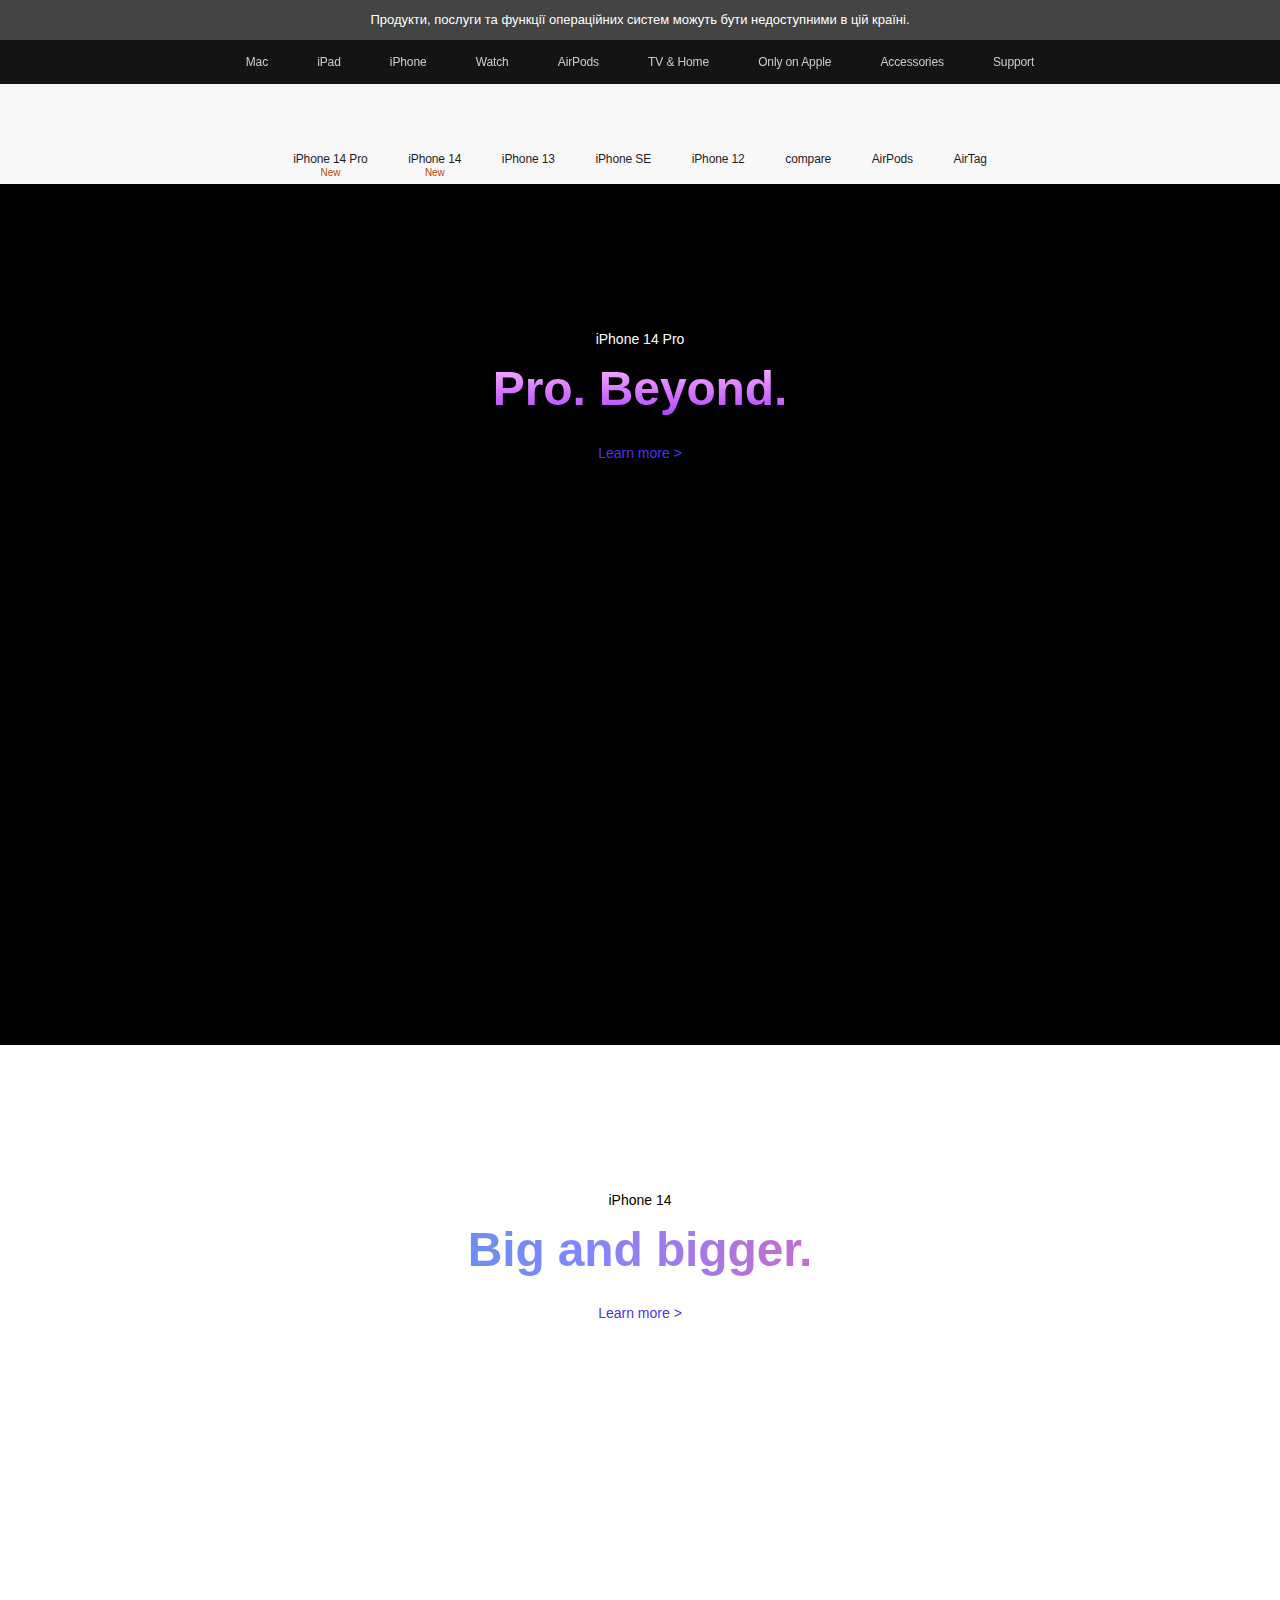
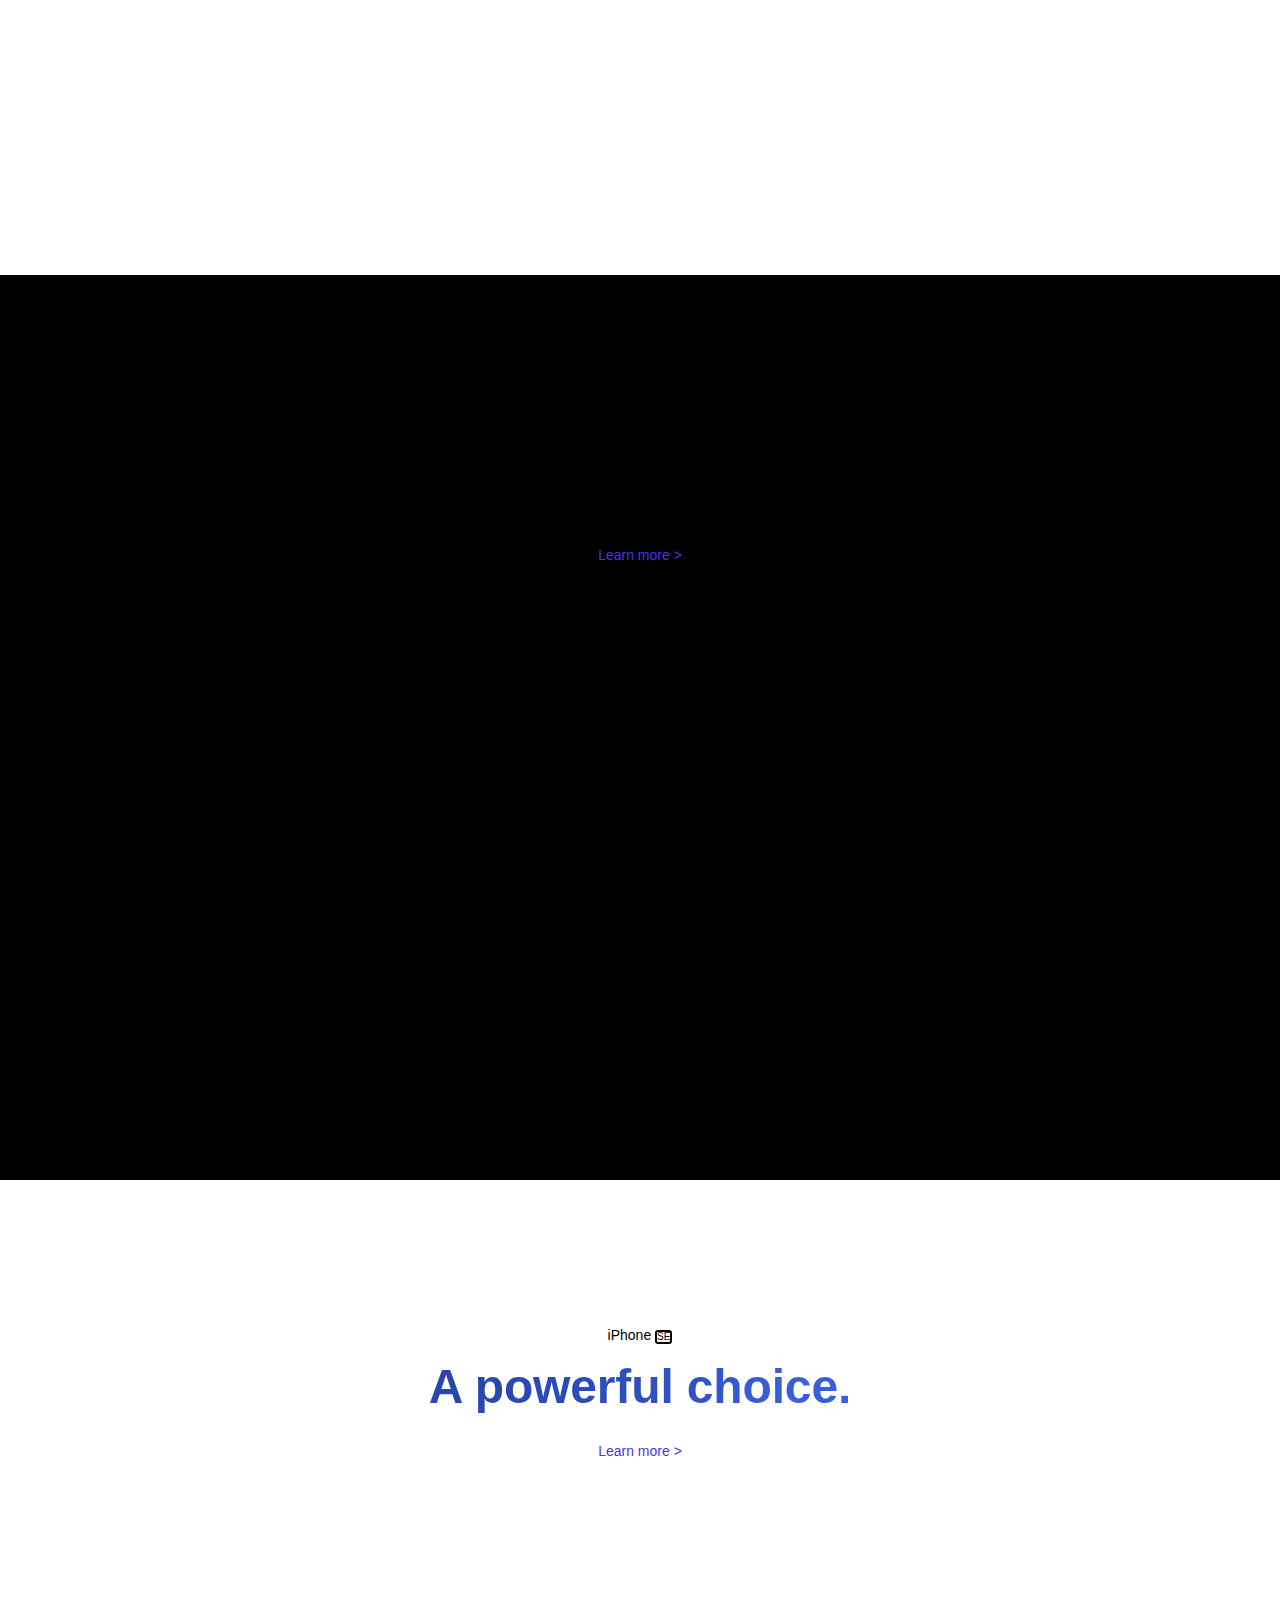
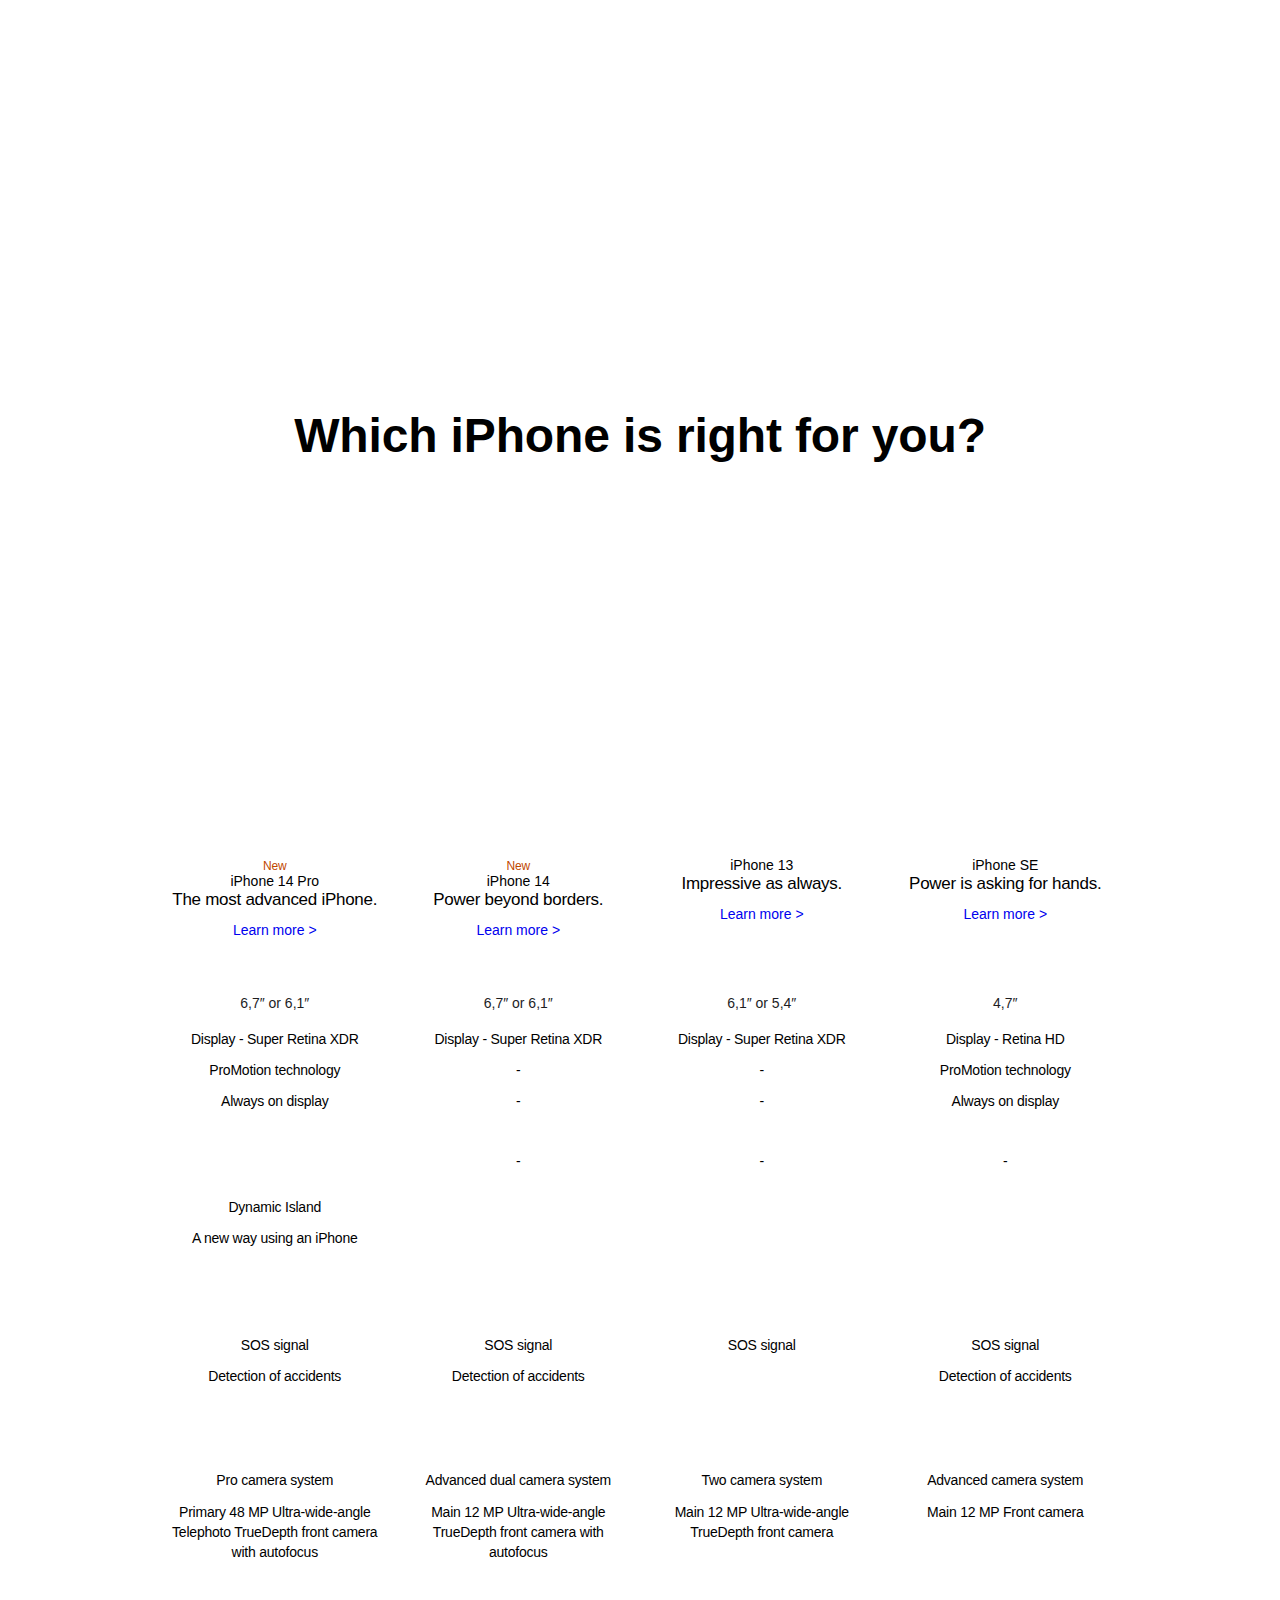
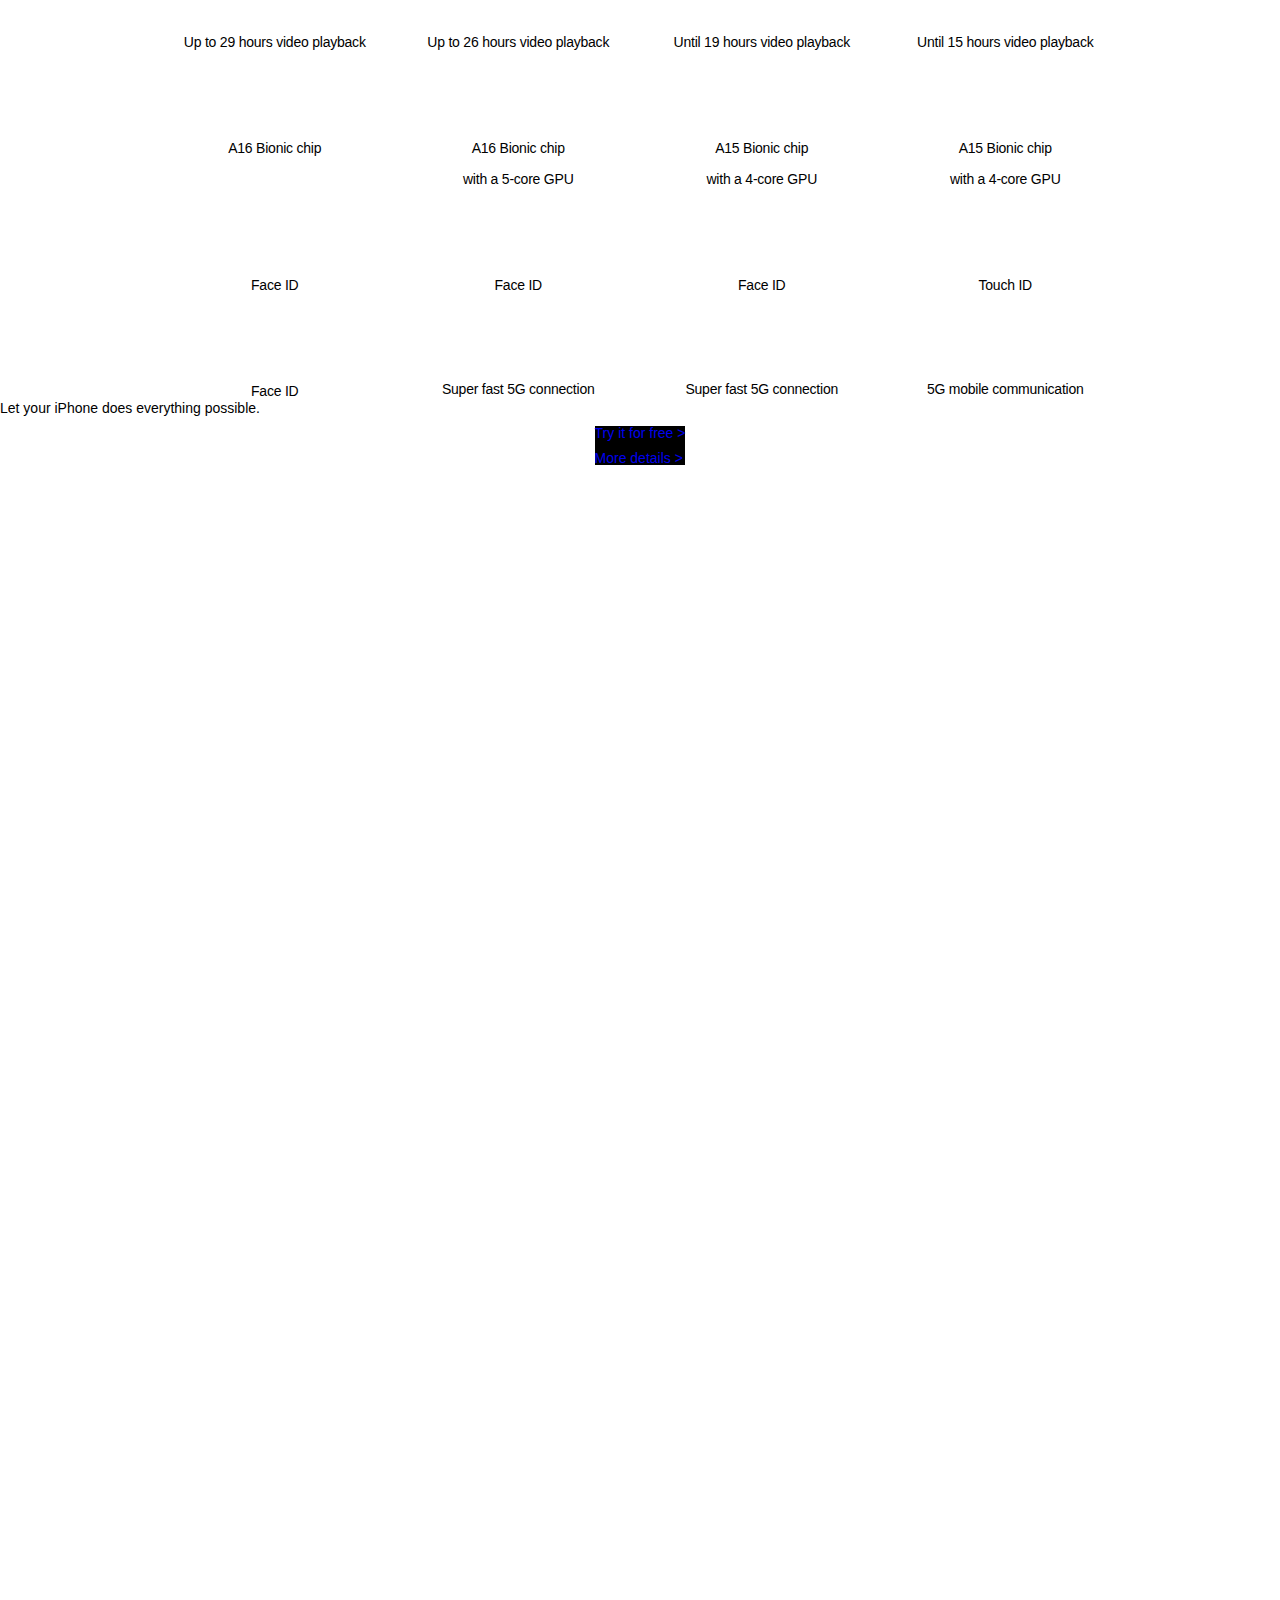
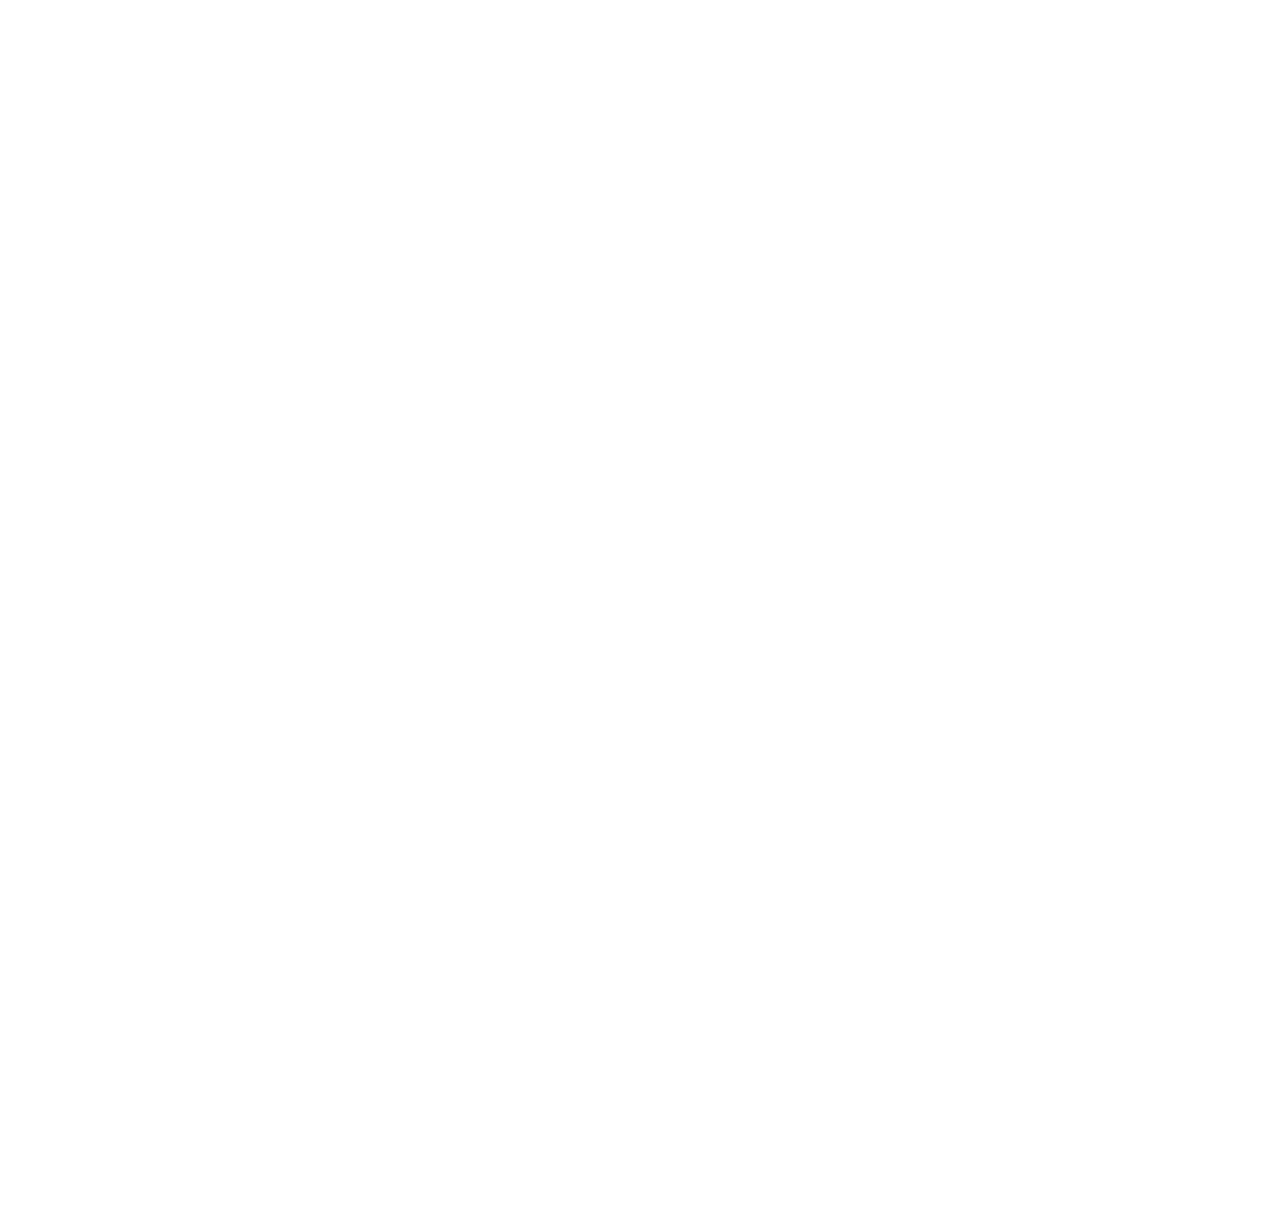
==== index.html @ 3da1f284 "tile-tv-plus-river" ====
<!DOCTYPE html>
<html lang="en">
<head>
    <meta charset="UTF-8">
    <meta http-equiv="X-UA-Compatible" content="IE=edge">
    <meta name="viewport" content="width=device-width, initial-scale=1.0">
    <link rel="stylesheet" href="css/style.css">
    <link rel="stylesheet" href="css/style-null.css">
    <link rel="stylesheet" href="css/fonts.css">
    <title>iPhone - Apple (UA)</title>
</head>
<body>
    <head>
        <div class="adv-wrapper">
            <div class="adv-wrapper-text">Продукти, послуги та&nbsp;функції операційних систем можуть&nbsp;бути&nbsp;недоступними&nbsp;в&nbsp;цій&nbsp;країні.</div>
        </div>
        <nav class="navbar">
            <ul class="navbar__list">
                <li class="navbar__item ac-gn-link-apple"></li>
                <li class="navbar__item">Mac</li>
                <li class="navbar__item">iPad</li>
                <li class="navbar__item">iPhone</li>
                <li class="navbar__item">Watch</li>
                <li class="navbar__item">AirPods</li>
                <li class="navbar__item">TV & Home</li>
                <li class="navbar__item">Only on Apple</li>
                <li class="navbar__item">Accessories</li>
                <li class="navbar__item">Support</li>
                <li class="navbar__item ac-gn-link-search"></li>
            </ul>
        </nav>
        <div class="chapternav">
            <div class="chapternav__wrapper">
                <ul class="chapternav__items">
                    <li class="chapternav-item">
                        <a href="#name">
                            <figure class="chapternav-icon chapternav-item--iphone-14-pro"></figure>
                            <p class="chapternav-label" >iPhone 14 Pro</p>
                            <span class="chapternav-new"> New</span>
                        </a>
                    </li>
                    <li class="chapternav-item">
                        <a href="#name">
                            <figure class="chapternav-icon chapternav-item--iphone-14"></figure>
                            <p class="chapternav-label" >iPhone 14</p>
                            <span class="chapternav-new"> New</span>
                        </a>
                    </li>
                    <li class="chapternav-item">
                        <a href="#name">
                            <figure class="chapternav-icon chapternav-item--iphone-13"></figure>
                            <p class="chapternav-label" >iPhone 13</p>
                            <span class="chapternav-new"> </span>
                        </a>
                    </li>
                    <li class="chapternav-item">
                        <a href="#name">
                            <figure class="chapternav-icon chapternav-item--iphone-se"></figure>
                            <p class="chapternav-label" >iPhone SE</p>
                            <span class="chapternav-new"> </span>
                        </a>
                    </li>
                    <li class="chapternav-item">
                        <a href="#name">
                            <figure class="chapternav-icon chapternav-item--iphone-12"></figure>
                            <p class="chapternav-label" >iPhone 12</p>
                            <span class="chapternav-new"> </span>
                        </a>
                    </li>
                    <li class="chapternav-item">
                        <a href="#name">
                            <figure class="chapternav-icon chapternav-item--compare"></figure>
                            <p class="chapternav-label" >compare</p>
                            <span class="chapternav-new"> </span>
                        </a>
                    </li>
                    <li class="chapternav-item">
                        <a href="#name">
                            <figure class="chapternav-icon chapternav-item--airpods"></figure>
                            <p class="chapternav-label" >AirPods</p>
                            <span class="chapternav-new"></span>
                        </a>
                    </li>
                    <li class="chapternav-item">
                        <a href="#name">
                            <figure class="chapternav-icon chapternav-item--airtag"></figure>
                            <p class="chapternav-label" >AirTag</p>
                            <span class="chapternav-new"></span>
                        </a>
                    </li>
                </ul>
            </div>
        </div>
    </head>
        <section class="homepage__section collection__module">
            <div class="section__iphone-14-pro">
                <div class="module__content">
                    <div class="unit-wrapper theme-dark">
                        <div class="unit-copy-wrapper">
                            <h2 class="headline headline__14-pro">iPhone 14 Pro</h2>
                            <h3 class="subhead subhead__14-pro">Pro. Beyond.</h3>
                            <h3 class="cta-links"><a href="#learnmore">Learn more ></a></h3>
                        </div>
                        <div class="unit__image-wrapper"></div>
                            <figure class="unit__image unit-image-iphone-14-pro"></figure>
                    </div>
                </div>
            </div>
        </section>
        <section class="homepage__section collection__module">
            <div class="section__iphone-14">
                <div class="module__content">
                    <div class="unit__wrapper">
                        <div class="unit-copy-wrapper">
                            <h2 class="headline headline__14">iPhone 14</h2>
                            <h3 class="subhead subhead__14">Big and bigger.</h3>
                            <h3 class="cta-links"><a href="#learnmore">Learn more ></a></h3>
                        </div>
                        <div class="unit__image-wrapper"></div>
                            <figure class="unit__image unit-image-iphone-14"></figure>
                    </div>
                </div>
            </div>
        </section>
        <section class="homepage__section collection__module theme-dark">
            <div class="section__apple-watch">
                <div class="module__content">
                    <div class="unit-wrapper theme-dark">
                        <div class="unit-copy-wrapper">
                            <h2 class="headline headline__apple-watch">iPhone SE</h2>
                            <h3 class="subhead subhead__apple-watch">Big and bigger.</h3>
                            <h3 class="cta-links cta-links__apple-watch"><a href="#learnmore">Learn more ></a></h3>
                        </div>
                        <div class="unit__image-wrapper"></div>
                            <figure class="unit__image unit-image-apple-watch"></figure>
                    </div>
                </div>
            </div>
        </section>
        <section class="homepage__section collection__module">
            <div class="section__iphone-se">
                <div class="module__content">
                    <div class="unit__wrapper unit__wrapper__se">
                        <div class="unit-copy-wrapper">
                            <h2 class="headline headline__se">iPhone <p>SE</p></h2>
                            <h3 class="subhead subhead__se">A powerful choice.</h3>
                            <h3 class="cta-links"><a href="#learnmore">Learn more ></a></h3>
                        </div>
                        <div class="unit__image-wrapper"></div>
                            <figure class="unit__image unit-image-iphone__se"></figure>
                    </div>
                </div>
            </div>
        </section>
        <section class="section__compare">
            <div class="section-content">
                <h2 class="typography-headline tile-headline">Which iPhone is right for you?</h2>
                <div class="compare-table">
                    <div class="iphone-14-pro device">
                        <div class="image-wrapper image-compare-iphone-14-pro"></div>
                        <div class="swatch-wrapper image-swatch-iphone-14-pro"></div>
                        <div class="device-content">
                            <h3 class="device-content-title" >
                                <span class="violator-frameless">New</span>
                                <span class="visuallyhidden">iPhone 14 Pro</span>
                            </h3>
                            <p class="typography-body-tight tout">The most advanced iPhone.</p>
                            <a href="#learnmore">Learn more ></a>
                        </div>
                    </div>
                    <div class="iphone-14-pro display cell row"> 
                        <h4 class="typography-compare-size size">6,7″ or 6,1″</h4>
                        <p class="typography-body-reduced column"> Display - Super Retina XDR</p>
                        <p class="typography-body-reduced">ProMotion technology</p>
                        <p class="typography-body-reduced">Always on display</p>
                    </div>
                    <div class="iphone-14-pro dynamic-island cell row">
                        <figure class="image-icon-dynamic-island image-icon"></figure>
                        <p class="typography-body-reduced column ">Dynamic Island</p>
                        <p class="typography-body-reduced column ">A new way using an iPhone</p>
                    </div>
                    <div class="iphone-14-pro sos cell row">
                        <figure class="image-icon-sos image-icon"></figure>
                        <p class="typography-body-reduced column ">SOS signal</p>
                        <p class="typography-body-reduced column ">Detection of accidents</p>
                    </div>
                    <div class="iphone-14-pro camera cell row">
                        <figure class="image-icon-14-pro-camera image-icon"></figure>
                        <p class="typography-body-reduced column ">Pro camera system</p>
                        <p class="typography-body-reduced feature-note column">Primary 48 MP Ultra-wide-angle Telephoto TrueDepth front camera with autofocus</p>
                    </div>
                    <div class="iphone-14-pro battery cell row">
                        <figure class="image-icon-battery image-icon"></figure>
                        <p class="typography-body-reduced column ">Up to 29 hours video playback</p>
                     </div>
                    <div class="iphone-14-pro chip cell row">
                        <figure class="image-icon-a16 image-icon"></figure>
                        <p class="typography-body-reduced column ">A16 Bionic chip</p>
                    </div>
                    <div class="iphone-14-pro authentication cell row">
                        <figure class="image-icon-face-id image-icon"></figure>
                        <p class="typography-body-reduced column ">Face ID</p>
                    </div>
                    <div class="iphone-14-pro cellular cell row">
                        <figure class="image-icon-face-id image-icon"></figure>
                        <p class="typography-body-reduced column ">Face ID</p>
                    </div>
                    <div class="iphone-14-pro device">
                        <div class="image-wrapper image-compare-iphone-14"></div>
                        <div class="swatch-wrapper image-swatch-iphone-14"></div>
                        <div class="device-content">
                            <h3 class="device-content-title">
                                <span class="violator-frameless">New</span>
                                <span class="visuallyhidden">iPhone 14</span>
                            </h3>
                            <p class="typography-body-tight tout">Power beyond borders.</p>
                            <a href="#learnmore">Learn more ></a>
                        </div>
                    </div>
                    <div class="iphone-14-pro display cell row"> 
                        <h4 class="typography-compare-size size">6,7″ or 6,1″</h4>
                        <p class="typography-body-reduced column"> Display - Super Retina XDR</p>
                        <p class="typography-body-reduced feature-null-secondary">-</p>
                        <p class="typography-body-reduced feature-null-secondary">-</p>
                    </div>
                    <div class="iphone-14-pro dynamic-island cell row">
                        <figure class="image-icon-dynamic-island image-icon hidden"></figure>
                        <p class="typography-body-reduced column feature-null-secondary">-</p>
                        <p class="typography-body-reduced column feature-null-secondary"> </p>
                    </div>
                    <div class="iphone-14-pro sos cell row">
                        <figure class="image-icon-sos image-icon"></figure>
                        <p class="typography-body-reduced column ">SOS signal</p>
                        <p class="typography-body-reduced column ">Detection of accidents</p>
                    </div>
                    <div class="iphone-14-pro camera cell row">
                        <figure class="image-icon-14-camera image-icon"></figure>
                        <p class="typography-body-reduced column ">Advanced dual camera system</p>
                        <p class="typography-body-reduced feature-note column">Main 12 MP Ultra-wide-angle
                            TrueDepth front camera
                            with autofocus</p>
                    </div>
                    <div class="iphone-14-pro battery cell row">
                        <figure class="image-icon-battery image-icon"></figure>
                        <p class="typography-body-reduced column ">Up to 26 hours video playback</p>
                     </div>
                    <div class="iphone-14-pro chip cell row">
                        <figure class="image-icon-a16 image-icon"></figure>
                        <p class="typography-body-reduced column ">A16 Bionic chip</p>
                        <p class="typography-body-reduced column ">with a 5-core GPU</p>
                    </div>
                    <div class="iphone-14-pro authentication cell row">
                        <figure class="image-icon-face-id image-icon"></figure>
                        <p class="typography-body-reduced column ">Face ID</p>
                    </div>
                    <div class="iphone-14-pro cellular cell row">
                        <figure class="image-icon-5g image-icon"></figure>
                        <p class="typography-body-reduced column ">Super fast 5G connection</p>
                    </div>
                    <div class="iphone-13 device">
                        <div class="image-wrapper image-compare-iphone-13"></div>
                        <div class="swatch-wrapper image-swatch-iphone-13"></div>
                        <div class="device-content">
                            <h3 class="device-content-title">
                                <span class="violator-frameless"></span>
                                <span class="visuallyhidden">iPhone 13</span>
                            </h3>
                            <p class="typography-body-tight tout">Impressive as always.</p>
                            <a href="#learnmore">Learn more ></a>
                        </div>
                    </div>
                    <div class="iphone-13 display cell row"> 
                        <h4 class="typography-compare-size size">6,1″ or 5,4″</h4>
                        <p class="typography-body-reduced column"> Display - Super Retina XDR</p>
                        <p class="typography-body-reduced">-</p>
                        <p class="typography-body-reduced">-</p>
                    </div>
                    <div class="iphone-13 dynamic-island cell row">
                        <figure class="image-icon-dynamic-island image-icon hidden"></figure>
                        <p class="typography-body-reduced column feature-null-secondary">-</p>
                        <p class="typography-body-reduced column "></p>
                    </div>
                    <div class="iphone-13 sos cell row">
                        <figure class="image-icon-sos image-icon"></figure>
                        <p class="typography-body-reduced column ">SOS signal</p>
                        <p class="typography-body-reduced column "></p>
                    </div>
                    <div class="iphone-13 camera cell row">
                        <figure class="image-icon-13-camera image-icon"></figure>
                        <p class="typography-body-reduced column ">Two camera system</p>
                        <p class="typography-body-reduced feature-note column">Main 12 MP Ultra-wide-angle

                            TrueDepth front camera</p>
                    </div>
                    <div class="iphone-13 battery cell row">
                        <figure class="image-icon-battery image-icon"></figure>
                        <p class="typography-body-reduced column ">Until 19 hours
                            video playback</p>
                     </div>
                    <div class="iphone-13 chip cell row">
                        <figure class="image-icon-a15 image-icon"></figure>
                        <p class="typography-body-reduced column ">A15 Bionic chip</p>
                        <p class="typography-body-reduced column ">with a 4-core GPU</p>
                    </div>
                    <div class="iphone-13 authentication cell row">
                        <figure class="image-icon-face-id image-icon"></figure>
                        <p class="typography-body-reduced column ">Face ID</p>
                    </div>
                    <div class="iphone-13 cellular cell row">
                        <figure class="image-icon-5g image-icon"></figure>
                        <p class="typography-body-reduced column ">Super fast 5G connection</p>
                    </div>
                    <div class="iphone-14-pro device">
                        <div class="image-wrapper image-compare-iphone-se"></div>
                        <div class="swatch-wrapper image-swatch-iphone-se"></div>
                        <div class="device-content">
                            <h3 class="device-content-title">
                                <span class="violator-frameless"> </span>
                                <span class="visuallyhidden headline__se">iPhone SE</span>
                            </h3>
                            <p class="typography-body-tight tout">Power is asking for hands.</p>
                            <a href="#learnmore">Learn more ></a>
                        </div>
                    </div>
                    <div class="iphone-se display cell row"> 
                        <h4 class="typography-compare-size size">4,7″</h4>
                        <p class="typography-body-reduced column"> Display - Retina HD</p>
                        <p class="typography-body-reduced">ProMotion technology</p>
                        <p class="typography-body-reduced">Always on display</p>
                    </div>
                    <div class="iphone-se dynamic-island cell row">
                        <figure class="image-icon-dynamic-island image-icon hidden"></figure>
                        <p class="typography-body-reduced column feature-null-secondary">-</p>
                        <p class="typography-body-reduced column feature-null-secondary"></p>
                    </div>
                    <div class="iphone-se sos cell row">
                        <figure class="image-icon-sos image-icon"></figure>
                        <p class="typography-body-reduced column ">SOS signal</p>
                        <p class="typography-body-reduced column ">Detection of accidents</p>
                    </div>
                    <div class="iphone-se camera cell row">
                        <figure class="image-icon-se-camera image-icon"></figure>
                        <p class="typography-body-reduced column ">Advanced camera system</p>
                        <p class="typography-body-reduced feature-note column">Main 12 MP


                            Front camera</p>
                    </div>
                    <div class="iphone-se battery cell row">
                        <figure class="image-icon-battery image-icon"></figure>
                        <p class="typography-body-reduced column ">Until 15 hours
                            video playback</p>
                     </div>
                    <div class="iphone-se chip cell row">
                        <figure class="image-icon-a15 image-icon"></figure>
                        <p class="typography-body-reduced column ">A15 Bionic chip</p>
                        <p class="typography-body-reduced column ">with a 4-core GPU</p>
                    </div>
                    <div class="iphone-se authentication cell row">
                        <figure class="image-icon-touch-id image-icon"></figure>
                        <p class="typography-body-reduced column ">Touch ID</p>
                    </div>
                    <div class="iphone-se cellular cell row">
                        <figure class="image-icon-5g image-icon"></figure>
                        <p class="typography-body-reduced column ">5G mobile communication</p>
                    </div>
                    
                    
                </div>
            </div>
        </section>
        <section class="section section-more-iphone">
            <h2 class="typography-section-headline more-iphone-headline large-centered large-10">Let your iPhone
                does everything possible.</h2>
            <div class="flex-tile-wrapper row">
                <div class="tile-wrapper tile-tv-plus-river two-up-tile-wrapper large-12 small-12">
                    <div class="tv-plus-river geo-alt">
                        <div class="content-wrapper theme-dark">
                            <div class="promo-copy">
                                <h3 class="tv-plus-river-icon"> </h3>
                                <p class="typography-tile-copy tile-copy"></p>
                                <p class="typography-tile-copy trial-cta cta-color">
                                    <a href="#">Try it for free ></a>
                                </p>
                                <p class="typography-tile-copy tile-cta cta-color">
                                    <a href="#">More details ></a>
                                </p>
                            </div>
                        </div>
                        <div class="river-wrapper">
                            <div class="controls enhanced">
                                <play-pause-btn class="control playing"> </play-pause-btn>
                            </div>
                            <div class="transform-wrapper will-change-t" style="transform: translateX(-4017.36px);"><ul><li style="background-image: url(&quot;https://is3-ssl.mzstatic.com/image/thumb/Jj8T9VNcfHfMQ4fDwp31-Q/476x267.jpg&quot;);" aria-hidden="true">
                                <a href="https://tv.apple.com/us/show/servant/umc.cmc.4y25wuby7pck9o6vaubbbk7gb?itscg=10000&amp;itsct=atv-apl_iphone--atv_river-220405" target="_blank" data-analytics-exit-link="" aria-label="Stream Servant now" data-analytics-title="stream now - servant" data-rid-relay="{&quot;289&quot;:&quot;itsct&quot;}" tabindex="-1">
                                <h4 class="marquee-hover-content" aria-hidden="true">
                                    <span aria-hidden="true" class="marquee-cta">Stream  now</span>
                                </h4>
                            </a></li><li style="background-image: url(&quot;https://is1-ssl.mzstatic.com/image/thumb/qL-yBoKCFztx-kDyvIXlHw/476x267.jpg&quot;);" aria-hidden="true">
                                <a href="https://tv.apple.com/us/show/shrinking/umc.cmc.apzybj6eqf6pzccd97kev7bs?itscg=10000&amp;itsct=atv-apl_iphone--atv_river-220405" target="_blank" data-analytics-exit-link="" aria-label="Stream Shrinking now" data-analytics-title="stream now - shrinking" data-rid-relay="{&quot;289&quot;:&quot;itsct&quot;}" tabindex="-1">
                                <h4 class="marquee-hover-content" aria-hidden="true">
                                    <span aria-hidden="true" class="marquee-cta">Stream  now</span>
                                </h4>
                            </a></li><li style="background-image: url(&quot;https://is3-ssl.mzstatic.com/image/thumb/Cij0RwKUCosYztZKtOovKg/476x267.jpg&quot;);" aria-hidden="true">
                                <a href="https://tv.apple.com/us/show/truth-be-told/umc.cmc.6hegr60w8pjyfcblgocjek7oo?itscg=10000&amp;itsct=atv-apl_iphone--atv_river-220405" target="_blank" data-analytics-exit-link="" aria-label="Stream Truth Be Told now" data-analytics-title="stream now - truth be told" data-rid-relay="{&quot;289&quot;:&quot;itsct&quot;}" tabindex="-1">
                                <h4 class="marquee-hover-content" aria-hidden="true">
                                    <span aria-hidden="true" class="marquee-cta">Stream  now</span>
                                </h4>
                            </a></li><li style="background-image: url(&quot;https://is3-ssl.mzstatic.com/image/thumb/CUcDZ-At1_oNSxrwvuRguA/476x267.jpg&quot;);" aria-hidden="true">
                                <a href="https://tv.apple.com/us/movie/causeway/umc.cmc.30p2zn6vd14159dorn1vo68el?itscg=10000&amp;itsct=atv-apl_iphone--atv_river-220405" target="_blank" data-analytics-exit-link="" aria-label="Stream Causeway now" data-analytics-title="stream now - causeway" data-rid-relay="{&quot;289&quot;:&quot;itsct&quot;}" tabindex="-1">
                                <h4 class="marquee-hover-content" aria-hidden="true">
                                    <span aria-hidden="true" class="marquee-cta">Stream  now</span>
                                </h4>
                            </a></li><li style="background-image: url(&quot;https://is2-ssl.mzstatic.com/image/thumb/GT66HoV8VJL1IZwaqos_TQ/476x267.jpg&quot;);" aria-hidden="true">
                                <a href="https://tv.apple.com/us/show/ted-lasso/umc.cmc.vtoh0mn0xn7t3c643xqonfzy?itscg=10000&amp;itsct=atv-apl_iphone--atv_river-220405" target="_blank" data-analytics-exit-link="" aria-label="Stream Ted Lasso now" data-analytics-title="stream now - ted lasso" data-rid-relay="{&quot;289&quot;:&quot;itsct&quot;}" tabindex="-1">
                                <h4 class="marquee-hover-content" aria-hidden="true">
                                    <span aria-hidden="true" class="marquee-cta">Stream  now</span>
                                </h4>
                            </a></li><li style="background-image: url(&quot;https://is3-ssl.mzstatic.com/image/thumb/CXnyehPcDHEauavhg0D79Q/476x267.jpg&quot;);" aria-hidden="true">
                                <a href="https://tv.apple.com/us/movie/selena-gomez-my-mind--me/umc.cmc.39yw4dp13gshxq5bt9fsl0o5y?itscg=10000&amp;itsct=atv-apl_iphone--atv_river-220405" target="_blank" data-analytics-exit-link="" aria-label="Stream Selena Gomez: My Mind &amp; Me now" data-analytics-title="stream now - selena gomez: my mind &amp; me" data-rid-relay="{&quot;289&quot;:&quot;itsct&quot;}" tabindex="-1">
                                <h4 class="marquee-hover-content" aria-hidden="true">
                                    <span aria-hidden="true" class="marquee-cta">Stream  now</span>
                                </h4>
                            </a></li><li style="background-image: url(&quot;https://is2-ssl.mzstatic.com/image/thumb/OM7DSB_I6MgAJQDYTEWc5w/476x267.jpg&quot;);" aria-hidden="true">
                                <a href="https://tv.apple.com/us/show/super-league-the-war-for-football/umc.cmc.744k10sqewo1m6taxvt8rcnhy?itscg=10000&amp;itsct=atv-apl_iphone--atv_river-220405" target="_blank" data-analytics-exit-link="" aria-label="Stream Super League: The War for Football now" data-analytics-title="stream now - super league: the war for football" data-rid-relay="{&quot;289&quot;:&quot;itsct&quot;}" tabindex="-1">
                                <h4 class="marquee-hover-content" aria-hidden="true">
                                    <span aria-hidden="true" class="marquee-cta">Stream  now</span>
                                </h4>
                            </a></li><li style="background-image: url(&quot;https://is3-ssl.mzstatic.com/image/thumb/Auxgchkiva7ORjAQy9DP6w/476x267.jpg&quot;);" aria-hidden="true">
                                <a href="https://tv.apple.com/us/show/mythic-quest/umc.cmc.1nfdfd5zlk05fo1bwwetzldy3?itscg=10000&amp;itsct=atv-apl_iphone--atv_river-220405" target="_blank" data-analytics-exit-link="" aria-label="Stream Mythic Quest now" data-analytics-title="stream now - mythic quest" data-rid-relay="{&quot;289&quot;:&quot;itsct&quot;}" tabindex="-1">
                                <h4 class="marquee-hover-content" aria-hidden="true">
                                    <span aria-hidden="true" class="marquee-cta">Stream  now</span>
                                </h4>
                            </a></li><li style="background-image: url(&quot;https://is3-ssl.mzstatic.com/image/thumb/EuF6BWsgBeic_Ap2qeAGBQ/476x267.jpg&quot;);" aria-hidden="true">
                                <a href="https://tv.apple.com/us/show/echo-3/umc.cmc.mzqa5sj4m2i80g51cgu04i3j?itscg=10000&amp;itsct=atv-apl_iphone--atv_river-220405" target="_blank" data-analytics-exit-link="" aria-label="Stream Echo 3 now" data-analytics-title="stream now - echo 3" data-rid-relay="{&quot;289&quot;:&quot;itsct&quot;}" tabindex="-1">
                                <h4 class="marquee-hover-content" aria-hidden="true">
                                    <span aria-hidden="true" class="marquee-cta">Stream  now</span>
                                </h4>
                            </a></li><li style="background-image: url(&quot;https://is2-ssl.mzstatic.com/image/thumb/StRHuSLsy2WhrdoPNZ07xQ/476x267.jpg&quot;);" aria-hidden="true">
                                <a href="https://tv.apple.com/us/show/pinecone--pony/umc.cmc.2jwlalsi34m25fcfljpvk990r?itscg=10000&amp;itsct=atv-apl_iphone--atv_river-220405" target="_blank" data-analytics-exit-link="" aria-label="Stream Pinecone &amp; Pony now" data-analytics-title="stream now - pinecone &amp; pony" data-rid-relay="{&quot;289&quot;:&quot;itsct&quot;}" tabindex="-1">
                                <h4 class="marquee-hover-content" aria-hidden="true">
                                    <span aria-hidden="true" class="marquee-cta">Stream  now</span>
                                </h4>
                            </a></li><li style="background-image: url(&quot;https://is1-ssl.mzstatic.com/image/thumb/NuIOgsGJ11I4jRoa7-GbSA/476x267.jpg&quot;);" aria-hidden="true">
                                <a href="https://tv.apple.com/us/show/bad-sisters/umc.cmc.14kr4vv65unannh7doqgvlh20?itscg=10000&amp;itsct=atv-apl_iphone--atv_river-220405" target="_blank" data-analytics-exit-link="" aria-label="Stream Bad Sisters now" data-analytics-title="stream now - bad sisters" data-rid-relay="{&quot;289&quot;:&quot;itsct&quot;}" tabindex="-1">
                                <h4 class="marquee-hover-content" aria-hidden="true">
                                    <span aria-hidden="true" class="marquee-cta">Stream  now</span>
                                </h4>
                            </a></li><li style="background-image: url(&quot;https://is2-ssl.mzstatic.com/image/thumb/78-I7VenST4ztZYfwMf6AQ/476x267.jpg&quot;);" aria-hidden="true">
                                <a href="https://tv.apple.com/us/show/severance/umc.cmc.1srk2goyh2q2zdxcx605w8vtx?itscg=10000&amp;itsct=atv-apl_iphone--atv_river-220405" target="_blank" data-analytics-exit-link="" aria-label="Stream Severance now" data-analytics-title="stream now - severance" data-rid-relay="{&quot;289&quot;:&quot;itsct&quot;}" tabindex="-1">
                                <h4 class="marquee-hover-content" aria-hidden="true">
                                    <span aria-hidden="true" class="marquee-cta">Stream  now</span>
                                </h4>
                            </a></li><li style="background-image: url(&quot;https://is1-ssl.mzstatic.com/image/thumb/kjrFHClZ3Bt-pT0MJnwdFw/476x267.jpg&quot;);" aria-hidden="true">
                                <a href="https://tv.apple.com/us/show/for-all-mankind/umc.cmc.6wsi780sz5tdbqcf11k76mkp7?itscg=10000&amp;itsct=atv-apl_iphone--atv_river-220405" target="_blank" data-analytics-exit-link="" aria-label="Stream For All Mankind now" data-analytics-title="stream now - for all mankind" data-rid-relay="{&quot;289&quot;:&quot;itsct&quot;}" tabindex="-1">
                                <h4 class="marquee-hover-content" aria-hidden="true">
                                    <span aria-hidden="true" class="marquee-cta">Stream  now</span>
                                </h4>
                            </a></li><li style="background-image: url(&quot;https://is2-ssl.mzstatic.com/image/thumb/WTDZpzkQlaatpb1X4w9jZg/476x267.jpg&quot;);" aria-hidden="true">
                                <a href="https://tv.apple.com/us/show/black-bird/umc.cmc.30gx1y8nwthydkrvhqu156p3?itscg=10000&amp;itsct=atv-apl_iphone--atv_river-220405" target="_blank" data-analytics-exit-link="" aria-label="Stream Black Bird now" data-analytics-title="stream now - black bird" data-rid-relay="{&quot;289&quot;:&quot;itsct&quot;}" tabindex="-1">
                                <h4 class="marquee-hover-content" aria-hidden="true">
                                    <span aria-hidden="true" class="marquee-cta">Stream  now</span>
                                </h4>
                            </a></li><li style="background-image: url(&quot;https://is1-ssl.mzstatic.com/image/thumb/vPnF3gIE_xEMoXPI1SyluA/476x267.jpg&quot;);" aria-hidden="true">
                                <a href="https://tv.apple.com/us/show/prehistoric-planet/umc.cmc.4lh4bmztauvkooqz400akxav?itscg=10000&amp;itsct=atv-apl_iphone--atv_river-220405" target="_blank" data-analytics-exit-link="" aria-label="Stream Prehistoric Planet now" data-analytics-title="stream now - prehistoric planet" data-rid-relay="{&quot;289&quot;:&quot;itsct&quot;}" tabindex="-1">
                                <h4 class="marquee-hover-content" aria-hidden="true">
                                    <span aria-hidden="true" class="marquee-cta">Stream  now</span>
                                </h4>
                            </a></li><li style="background-image: url(&quot;https://is3-ssl.mzstatic.com/image/thumb/AWDRdQz0nepFpnsUNiTDuw/476x267.jpg&quot;);" aria-hidden="true">
                                <a href="https://tv.apple.com/us/show/the-morning-show/umc.cmc.25tn3v8ku4b39tr6ccgb8nl6m?itscg=10000&amp;itsct=atv-apl_iphone--atv_river-220405" target="_blank" data-analytics-exit-link="" aria-label="Stream The Morning Show now" data-analytics-title="stream now - the morning show" data-rid-relay="{&quot;289&quot;:&quot;itsct&quot;}" tabindex="-1">
                                <h4 class="marquee-hover-content" aria-hidden="true">
                                    <span aria-hidden="true" class="marquee-cta">Stream  now</span>
                                </h4>
                            </a></li><li style="background-image: url(&quot;https://is3-ssl.mzstatic.com/image/thumb/wz1O2ciZoiyoBS7pvEHkog/476x267.jpg&quot;);" aria-hidden="true">
                                <a href="https://tv.apple.com/us/show/shape-island/umc.cmc.40xdlw2jijoj95c3a6y2m3738?itscg=10000&amp;itsct=atv-apl_iphone--atv_river-220405" target="_blank" data-analytics-exit-link="" aria-label="Stream Shape Island now" data-analytics-title="stream now - shape island" data-rid-relay="{&quot;289&quot;:&quot;itsct&quot;}" tabindex="-1">
                                <h4 class="marquee-hover-content" aria-hidden="true">
                                    <span aria-hidden="true" class="marquee-cta">Stream  now</span>
                                </h4>
                            </a></li><li style="background-image: url(&quot;https://is4-ssl.mzstatic.com/image/thumb/P-HquLNfkzU1g_Wx0-eZUA/476x267.jpg&quot;);">
                                <a href="https://tv.apple.com/us/movie/the-boy-the-mole-the-fox-and-the-horse/umc.cmc.2aenzye90tqkj7iy0131oom9x?itscg=10000&amp;itsct=atv-apl_iphone--atv_river-220405" target="_blank" data-analytics-exit-link="" aria-label="Stream The Boy, the Mole, the Fox and the Horse now" data-analytics-title="stream now - the boy, the mole, the fox and the horse" data-rid-relay="{&quot;289&quot;:&quot;itsct&quot;}">
                                <h4 class="marquee-hover-content" aria-hidden="true">
                                    <span aria-hidden="true" class="marquee-cta">Stream  now</span>
                                </h4>
                            </a></li></ul><ul class="clone"><li style="background-image: url(&quot;https://is3-ssl.mzstatic.com/image/thumb/Jj8T9VNcfHfMQ4fDwp31-Q/476x267.jpg&quot;);">
                                <a href="https://tv.apple.com/us/show/servant/umc.cmc.4y25wuby7pck9o6vaubbbk7gb?itscg=10000&amp;itsct=atv-apl_iphone--atv_river-220405" target="_blank" data-analytics-exit-link="" aria-label="Stream Servant now" data-analytics-title="stream now - servant" data-rid-relay="{&quot;289&quot;:&quot;itsct&quot;}">
                                <h4 class="marquee-hover-content" aria-hidden="true">
                                    <span aria-hidden="true" class="marquee-cta">Stream  now</span>
                                </h4>
                            </a></li><li style="background-image: url(&quot;https://is1-ssl.mzstatic.com/image/thumb/qL-yBoKCFztx-kDyvIXlHw/476x267.jpg&quot;);">
                                <a href="https://tv.apple.com/us/show/shrinking/umc.cmc.apzybj6eqf6pzccd97kev7bs?itscg=10000&amp;itsct=atv-apl_iphone--atv_river-220405" target="_blank" data-analytics-exit-link="" aria-label="Stream Shrinking now" data-analytics-title="stream now - shrinking" data-rid-relay="{&quot;289&quot;:&quot;itsct&quot;}">
                                <h4 class="marquee-hover-content" aria-hidden="true">
                                    <span aria-hidden="true" class="marquee-cta">Stream  now</span>
                                </h4>
                            </a></li><li style="background-image: url(&quot;https://is3-ssl.mzstatic.com/image/thumb/Cij0RwKUCosYztZKtOovKg/476x267.jpg&quot;);">
                                <a href="https://tv.apple.com/us/show/truth-be-told/umc.cmc.6hegr60w8pjyfcblgocjek7oo?itscg=10000&amp;itsct=atv-apl_iphone--atv_river-220405" target="_blank" data-analytics-exit-link="" aria-label="Stream Truth Be Told now" data-analytics-title="stream now - truth be told" data-rid-relay="{&quot;289&quot;:&quot;itsct&quot;}">
                                <h4 class="marquee-hover-content" aria-hidden="true">
                                    <span aria-hidden="true" class="marquee-cta">Stream  now</span>
                                </h4>
                            </a></li><li style="background-image: url(&quot;https://is3-ssl.mzstatic.com/image/thumb/CUcDZ-At1_oNSxrwvuRguA/476x267.jpg&quot;);" aria-hidden="true">
                                <a href="https://tv.apple.com/us/movie/causeway/umc.cmc.30p2zn6vd14159dorn1vo68el?itscg=10000&amp;itsct=atv-apl_iphone--atv_river-220405" target="_blank" data-analytics-exit-link="" aria-label="Stream Causeway now" data-analytics-title="stream now - causeway" data-rid-relay="{&quot;289&quot;:&quot;itsct&quot;}" tabindex="-1">
                                <h4 class="marquee-hover-content" aria-hidden="true">
                                    <span aria-hidden="true" class="marquee-cta">Stream  now</span>
                                </h4>
                            </a></li><li style="background-image: url(&quot;https://is2-ssl.mzstatic.com/image/thumb/GT66HoV8VJL1IZwaqos_TQ/476x267.jpg&quot;);" aria-hidden="true">
                                <a href="https://tv.apple.com/us/show/ted-lasso/umc.cmc.vtoh0mn0xn7t3c643xqonfzy?itscg=10000&amp;itsct=atv-apl_iphone--atv_river-220405" target="_blank" data-analytics-exit-link="" aria-label="Stream Ted Lasso now" data-analytics-title="stream now - ted lasso" data-rid-relay="{&quot;289&quot;:&quot;itsct&quot;}" tabindex="-1">
                                <h4 class="marquee-hover-content" aria-hidden="true">
                                    <span aria-hidden="true" class="marquee-cta">Stream  now</span>
                                </h4>
                            </a></li><li style="background-image: url(&quot;https://is3-ssl.mzstatic.com/image/thumb/CXnyehPcDHEauavhg0D79Q/476x267.jpg&quot;);" aria-hidden="true">
                                <a href="https://tv.apple.com/us/movie/selena-gomez-my-mind--me/umc.cmc.39yw4dp13gshxq5bt9fsl0o5y?itscg=10000&amp;itsct=atv-apl_iphone--atv_river-220405" target="_blank" data-analytics-exit-link="" aria-label="Stream Selena Gomez: My Mind &amp; Me now" data-analytics-title="stream now - selena gomez: my mind &amp; me" data-rid-relay="{&quot;289&quot;:&quot;itsct&quot;}" tabindex="-1">
                                <h4 class="marquee-hover-content" aria-hidden="true">
                                    <span aria-hidden="true" class="marquee-cta">Stream  now</span>
                                </h4>
                            </a></li><li style="background-image: url(&quot;https://is2-ssl.mzstatic.com/image/thumb/OM7DSB_I6MgAJQDYTEWc5w/476x267.jpg&quot;);" aria-hidden="true">
                                <a href="https://tv.apple.com/us/show/super-league-the-war-for-football/umc.cmc.744k10sqewo1m6taxvt8rcnhy?itscg=10000&amp;itsct=atv-apl_iphone--atv_river-220405" target="_blank" data-analytics-exit-link="" aria-label="Stream Super League: The War for Football now" data-analytics-title="stream now - super league: the war for football" data-rid-relay="{&quot;289&quot;:&quot;itsct&quot;}" tabindex="-1">
                                <h4 class="marquee-hover-content" aria-hidden="true">
                                    <span aria-hidden="true" class="marquee-cta">Stream  now</span>
                                </h4>
                            </a></li><li style="background-image: url(&quot;https://is3-ssl.mzstatic.com/image/thumb/Auxgchkiva7ORjAQy9DP6w/476x267.jpg&quot;);" aria-hidden="true">
                                <a href="https://tv.apple.com/us/show/mythic-quest/umc.cmc.1nfdfd5zlk05fo1bwwetzldy3?itscg=10000&amp;itsct=atv-apl_iphone--atv_river-220405" target="_blank" data-analytics-exit-link="" aria-label="Stream Mythic Quest now" data-analytics-title="stream now - mythic quest" data-rid-relay="{&quot;289&quot;:&quot;itsct&quot;}" tabindex="-1">
                                <h4 class="marquee-hover-content" aria-hidden="true">
                                    <span aria-hidden="true" class="marquee-cta">Stream  now</span>
                                </h4>
                            </a></li><li style="background-image: url(&quot;https://is3-ssl.mzstatic.com/image/thumb/EuF6BWsgBeic_Ap2qeAGBQ/476x267.jpg&quot;);" aria-hidden="true">
                                <a href="https://tv.apple.com/us/show/echo-3/umc.cmc.mzqa5sj4m2i80g51cgu04i3j?itscg=10000&amp;itsct=atv-apl_iphone--atv_river-220405" target="_blank" data-analytics-exit-link="" aria-label="Stream Echo 3 now" data-analytics-title="stream now - echo 3" data-rid-relay="{&quot;289&quot;:&quot;itsct&quot;}" tabindex="-1">
                                <h4 class="marquee-hover-content" aria-hidden="true">
                                    <span aria-hidden="true" class="marquee-cta">Stream  now</span>
                                </h4>
                            </a></li><li style="background-image: url(&quot;https://is2-ssl.mzstatic.com/image/thumb/StRHuSLsy2WhrdoPNZ07xQ/476x267.jpg&quot;);" aria-hidden="true">
                                <a href="https://tv.apple.com/us/show/pinecone--pony/umc.cmc.2jwlalsi34m25fcfljpvk990r?itscg=10000&amp;itsct=atv-apl_iphone--atv_river-220405" target="_blank" data-analytics-exit-link="" aria-label="Stream Pinecone &amp; Pony now" data-analytics-title="stream now - pinecone &amp; pony" data-rid-relay="{&quot;289&quot;:&quot;itsct&quot;}" tabindex="-1">
                                <h4 class="marquee-hover-content" aria-hidden="true">
                                    <span aria-hidden="true" class="marquee-cta">Stream  now</span>
                                </h4>
                            </a></li><li style="background-image: url(&quot;https://is1-ssl.mzstatic.com/image/thumb/NuIOgsGJ11I4jRoa7-GbSA/476x267.jpg&quot;);" aria-hidden="true">
                                <a href="https://tv.apple.com/us/show/bad-sisters/umc.cmc.14kr4vv65unannh7doqgvlh20?itscg=10000&amp;itsct=atv-apl_iphone--atv_river-220405" target="_blank" data-analytics-exit-link="" aria-label="Stream Bad Sisters now" data-analytics-title="stream now - bad sisters" data-rid-relay="{&quot;289&quot;:&quot;itsct&quot;}" tabindex="-1">
                                <h4 class="marquee-hover-content" aria-hidden="true">
                                    <span aria-hidden="true" class="marquee-cta">Stream  now</span>
                                </h4>
                            </a></li><li style="background-image: url(&quot;https://is2-ssl.mzstatic.com/image/thumb/78-I7VenST4ztZYfwMf6AQ/476x267.jpg&quot;);" aria-hidden="true">
                                <a href="https://tv.apple.com/us/show/severance/umc.cmc.1srk2goyh2q2zdxcx605w8vtx?itscg=10000&amp;itsct=atv-apl_iphone--atv_river-220405" target="_blank" data-analytics-exit-link="" aria-label="Stream Severance now" data-analytics-title="stream now - severance" data-rid-relay="{&quot;289&quot;:&quot;itsct&quot;}" tabindex="-1">
                                <h4 class="marquee-hover-content" aria-hidden="true">
                                    <span aria-hidden="true" class="marquee-cta">Stream  now</span>
                                </h4>
                            </a></li><li style="background-image: url(&quot;https://is1-ssl.mzstatic.com/image/thumb/kjrFHClZ3Bt-pT0MJnwdFw/476x267.jpg&quot;);" aria-hidden="true">
                                <a href="https://tv.apple.com/us/show/for-all-mankind/umc.cmc.6wsi780sz5tdbqcf11k76mkp7?itscg=10000&amp;itsct=atv-apl_iphone--atv_river-220405" target="_blank" data-analytics-exit-link="" aria-label="Stream For All Mankind now" data-analytics-title="stream now - for all mankind" data-rid-relay="{&quot;289&quot;:&quot;itsct&quot;}" tabindex="-1">
                                <h4 class="marquee-hover-content" aria-hidden="true">
                                    <span aria-hidden="true" class="marquee-cta">Stream  now</span>
                                </h4>
                            </a></li><li style="background-image: url(&quot;https://is2-ssl.mzstatic.com/image/thumb/WTDZpzkQlaatpb1X4w9jZg/476x267.jpg&quot;);" aria-hidden="true">
                                <a href="https://tv.apple.com/us/show/black-bird/umc.cmc.30gx1y8nwthydkrvhqu156p3?itscg=10000&amp;itsct=atv-apl_iphone--atv_river-220405" target="_blank" data-analytics-exit-link="" aria-label="Stream Black Bird now" data-analytics-title="stream now - black bird" data-rid-relay="{&quot;289&quot;:&quot;itsct&quot;}" tabindex="-1">
                                <h4 class="marquee-hover-content" aria-hidden="true">
                                    <span aria-hidden="true" class="marquee-cta">Stream  now</span>
                                </h4>
                            </a></li><li style="background-image: url(&quot;https://is1-ssl.mzstatic.com/image/thumb/vPnF3gIE_xEMoXPI1SyluA/476x267.jpg&quot;);" aria-hidden="true">
                                <a href="https://tv.apple.com/us/show/prehistoric-planet/umc.cmc.4lh4bmztauvkooqz400akxav?itscg=10000&amp;itsct=atv-apl_iphone--atv_river-220405" target="_blank" data-analytics-exit-link="" aria-label="Stream Prehistoric Planet now" data-analytics-title="stream now - prehistoric planet" data-rid-relay="{&quot;289&quot;:&quot;itsct&quot;}" tabindex="-1">
                                <h4 class="marquee-hover-content" aria-hidden="true">
                                    <span aria-hidden="true" class="marquee-cta">Stream  now</span>
                                </h4>
                            </a></li><li style="background-image: url(&quot;https://is3-ssl.mzstatic.com/image/thumb/AWDRdQz0nepFpnsUNiTDuw/476x267.jpg&quot;);" aria-hidden="true">
                                <a href="https://tv.apple.com/us/show/the-morning-show/umc.cmc.25tn3v8ku4b39tr6ccgb8nl6m?itscg=10000&amp;itsct=atv-apl_iphone--atv_river-220405" target="_blank" data-analytics-exit-link="" aria-label="Stream The Morning Show now" data-analytics-title="stream now - the morning show" data-rid-relay="{&quot;289&quot;:&quot;itsct&quot;}" tabindex="-1">
                                <h4 class="marquee-hover-content" aria-hidden="true">
                                    <span aria-hidden="true" class="marquee-cta">Stream  now</span>
                                </h4>
                            </a></li><li style="background-image: url(&quot;https://is3-ssl.mzstatic.com/image/thumb/wz1O2ciZoiyoBS7pvEHkog/476x267.jpg&quot;);" aria-hidden="true">
                                <a href="https://tv.apple.com/us/show/shape-island/umc.cmc.40xdlw2jijoj95c3a6y2m3738?itscg=10000&amp;itsct=atv-apl_iphone--atv_river-220405" target="_blank" data-analytics-exit-link="" aria-label="Stream Shape Island now" data-analytics-title="stream now - shape island" data-rid-relay="{&quot;289&quot;:&quot;itsct&quot;}" tabindex="-1">
                                <h4 class="marquee-hover-content" aria-hidden="true">
                                    <span aria-hidden="true" class="marquee-cta">Stream  now</span>
                                </h4>
                            </a></li><li style="background-image: url(&quot;https://is4-ssl.mzstatic.com/image/thumb/P-HquLNfkzU1g_Wx0-eZUA/476x267.jpg&quot;);" aria-hidden="true">
                                <a href="https://tv.apple.com/us/movie/the-boy-the-mole-the-fox-and-the-horse/umc.cmc.2aenzye90tqkj7iy0131oom9x?itscg=10000&amp;itsct=atv-apl_iphone--atv_river-220405" target="_blank" data-analytics-exit-link="" aria-label="Stream The Boy, the Mole, the Fox and the Horse now" data-analytics-title="stream now - the boy, the mole, the fox and the horse" data-rid-relay="{&quot;289&quot;:&quot;itsct&quot;}" tabindex="-1">
                                <h4 class="marquee-hover-content" aria-hidden="true">
                                    <span aria-hidden="true" class="marquee-cta">Stream  now</span>
                                </h4>
                            </a></li></ul></div>
                            <div class="transform-wrapper will-change-t" style="transform: translateX(-4252.4px);"><ul><li style="background-image: url(&quot;https://is5-ssl.mzstatic.com/image/thumb/lgskq6n1xkUI5DOyA5tWWQ/476x267.jpg&quot;);" aria-hidden="true">
                                <a href="https://tv.apple.com/us/movie/emancipation/umc.cmc.1j6fdxookwtqml3bd8ivvcbbv?itscg=10000&amp;itsct=atv-apl_iphone--atv_river-220405" target="_blank" data-analytics-exit-link="" aria-label="Stream Emancipation now" data-analytics-title="stream now - emancipation" data-rid-relay="{&quot;289&quot;:&quot;itsct&quot;}" tabindex="-1">
                                <h4 class="marquee-hover-content" aria-hidden="true">
                                    <span aria-hidden="true" class="marquee-cta">Stream  now</span>
                                </h4>
                            </a></li><li style="background-image: url(&quot;https://is3-ssl.mzstatic.com/image/thumb/J1yl4jEMcms8sTty6L5OFg/476x267.jpg&quot;);" aria-hidden="true">
                                <a href="https://tv.apple.com/us/show/helpsters/umc.cmc.kfh7cellb1a3dmiehxhvq8gl?itscg=10000&amp;itsct=atv-apl_iphone--atv_river-220405" target="_blank" data-analytics-exit-link="" aria-label="Stream Helpsters now" data-analytics-title="stream now - helpsters" data-rid-relay="{&quot;289&quot;:&quot;itsct&quot;}" tabindex="-1">
                                <h4 class="marquee-hover-content" aria-hidden="true">
                                    <span aria-hidden="true" class="marquee-cta">Stream  now</span>
                                </h4>
                            </a></li><li style="background-image: url(&quot;https://is1-ssl.mzstatic.com/image/thumb/gkWjLqLfF8Pahc6a6Udtxg/476x267.jpg&quot;);" aria-hidden="true">
                                <a href="https://tv.apple.com/us/show/slow-horses/umc.cmc.2szz3fdt71tl1ulnbp8utgq5o?itscg=10000&amp;itsct=atv-apl_iphone--atv_river-220405" target="_blank" data-analytics-exit-link="" aria-label="Stream Slow Horses now" data-analytics-title="stream now - slow horses" data-rid-relay="{&quot;289&quot;:&quot;itsct&quot;}" tabindex="-1">
                                <h4 class="marquee-hover-content" aria-hidden="true">
                                    <span aria-hidden="true" class="marquee-cta">Stream  now</span>
                                </h4>
                            </a></li><li style="background-image: url(&quot;https://is5-ssl.mzstatic.com/image/thumb/RcgPZ5VHFSmr43fk1fjuMw/476x267.jpg&quot;);" aria-hidden="true">
                                <a href="https://tv.apple.com/us/movie/louis-armstrongs-black--blues/umc.cmc.fj66nlndoybhmetv2a0dcarj?itscg=10000&amp;itsct=atv-apl_iphone--atv_river-220405" target="_blank" data-analytics-exit-link="" aria-label="Stream Louis Armstrong's Black &amp; Blues now" data-analytics-title="stream now - louis armstrong's black &amp; blues" data-rid-relay="{&quot;289&quot;:&quot;itsct&quot;}" tabindex="-1">
                                <h4 class="marquee-hover-content" aria-hidden="true">
                                    <span aria-hidden="true" class="marquee-cta">Stream  now</span>
                                </h4>
                            </a></li><li style="background-image: url(&quot;https://is2-ssl.mzstatic.com/image/thumb/a_voEGGOjHGvUUhwrbStXQ/476x267.jpg&quot;);" aria-hidden="true">
                                <a href="https://tv.apple.com/us/movie/spirited/umc.cmc.3lp7wqowerzdbej98tveildi3?itscg=10000&amp;itsct=atv-apl_iphone--atv_river-220405" target="_blank" data-analytics-exit-link="" aria-label="Stream Spirited now" data-analytics-title="stream now - spirited" data-rid-relay="{&quot;289&quot;:&quot;itsct&quot;}" tabindex="-1">
                                <h4 class="marquee-hover-content" aria-hidden="true">
                                    <span aria-hidden="true" class="marquee-cta">Stream  now</span>
                                </h4>
                            </a></li><li style="background-image: url(&quot;https://is5-ssl.mzstatic.com/image/thumb/BG3rKYXaPe9KkpZOZUjj_w/476x267.jpg&quot;);" aria-hidden="true">
                                <a href="https://tv.apple.com/us/show/little-america/umc.cmc.2ice8mlcn1zrtxf81e5ktwg8p?itscg=10000&amp;itsct=atv-apl_iphone--atv_river-220405" target="_blank" data-analytics-exit-link="" aria-label="Stream Little America now" data-analytics-title="stream now - little america" data-rid-relay="{&quot;289&quot;:&quot;itsct&quot;}" tabindex="-1">
                                <h4 class="marquee-hover-content" aria-hidden="true">
                                    <span aria-hidden="true" class="marquee-cta">Stream  now</span>
                                </h4>
                            </a></li><li style="background-image: url(&quot;https://is4-ssl.mzstatic.com/image/thumb/C7vq4me467uKBCWL8QZA6g/476x267.jpg&quot;);" aria-hidden="true">
                                <a href="https://tv.apple.com/us/show/the-mosquito-coast/umc.cmc.5nghmxp88xe0qxhtlhfiu5r2h?itscg=10000&amp;itsct=atv-apl_iphone--atv_river-220405" target="_blank" data-analytics-exit-link="" aria-label="Stream The Mosquito Coast now" data-analytics-title="stream now - the mosquito coast" data-rid-relay="{&quot;289&quot;:&quot;itsct&quot;}" tabindex="-1">
                                <h4 class="marquee-hover-content" aria-hidden="true">
                                    <span aria-hidden="true" class="marquee-cta">Stream  now</span>
                                </h4>
                            </a></li><li style="background-image: url(&quot;https://is2-ssl.mzstatic.com/image/thumb/_vkF4kzNiSCdmWsVNp0gjw/476x267.jpg&quot;);" aria-hidden="true">
                                <a href="https://tv.apple.com/us/movie/raymond--ray/umc.cmc.3mkaxf4ege0ytr5ycan41jzjb?itscg=10000&amp;itsct=atv-apl_iphone--atv_river-220405" target="_blank" data-analytics-exit-link="" aria-label="Stream Raymond &amp; Ray now" data-analytics-title="stream now - raymond &amp; ray" data-rid-relay="{&quot;289&quot;:&quot;itsct&quot;}" tabindex="-1">
                                <h4 class="marquee-hover-content" aria-hidden="true">
                                    <span aria-hidden="true" class="marquee-cta">Stream  now</span>
                                </h4>
                            </a></li><li style="background-image: url(&quot;https://is5-ssl.mzstatic.com/image/thumb/xq9mcYu6NXUtGcDJMMfc5w/476x267.jpg&quot;);" aria-hidden="true">
                                <a href="https://tv.apple.com/us/show/acapulco/umc.cmc.8xrkg9zywke7g6a9ahmvpr3l?itscg=10000&amp;itsct=atv-apl_iphone--atv_river-220405" target="_blank" data-analytics-exit-link="" aria-label="Stream Acapulco now" data-analytics-title="stream now - acapulco" data-rid-relay="{&quot;289&quot;:&quot;itsct&quot;}" tabindex="-1">
                                <h4 class="marquee-hover-content" aria-hidden="true">
                                    <span aria-hidden="true" class="marquee-cta">Stream  now</span>
                                </h4>
                            </a></li><li style="background-image: url(&quot;https://is5-ssl.mzstatic.com/image/thumb/nnWkHXH4wyIt0sZovHx0tA/476x267.jpg&quot;);" aria-hidden="true">
                                <a href="https://tv.apple.com/us/show/the-problem-with-jon-stewart/umc.cmc.4fcexvzqezr25p9weks6sxpob?itscg=10000&amp;itsct=atv-apl_iphone--atv_river-220405" target="_blank" data-analytics-exit-link="" aria-label="Stream The Problem With Jon Stewart now" data-analytics-title="stream now - the problem with jon stewart" data-rid-relay="{&quot;289&quot;:&quot;itsct&quot;}" tabindex="-1">
                                <h4 class="marquee-hover-content" aria-hidden="true">
                                    <span aria-hidden="true" class="marquee-cta">Stream  now</span>
                                </h4>
                            </a></li><li style="background-image: url(&quot;https://is2-ssl.mzstatic.com/image/thumb/vkRecJ7JSiYQecCMWMmzOA/476x267.jpg&quot;);" aria-hidden="true">
                                <a href="https://tv.apple.com/us/movie/the-greatest-beer-run-ever/umc.cmc.54tpvwt1vapino8t6kulcf2d1?itscg=10000&amp;itsct=atv-apl_iphone--atv_river-220405" target="_blank" data-analytics-exit-link="" aria-label="Stream The Greatest Beer Run Ever now" data-analytics-title="stream now - the greatest beer run ever" data-rid-relay="{&quot;289&quot;:&quot;itsct&quot;}" tabindex="-1">
                                <h4 class="marquee-hover-content" aria-hidden="true">
                                    <span aria-hidden="true" class="marquee-cta">Stream  now</span>
                                </h4>
                            </a></li><li style="background-image: url(&quot;https://is5-ssl.mzstatic.com/image/thumb/ewq0-5ZSairVdRtcg43s0w/476x267.jpg&quot;);" aria-hidden="true">
                                <a href="https://tv.apple.com/us/show/five-days-at-memorial/umc.cmc.50agn5zbvuj7z70teq1p0pixn?itscg=10000&amp;itsct=atv-apl_iphone--atv_river-220405" target="_blank" data-analytics-exit-link="" aria-label="Stream Five Days at Memorial now" data-analytics-title="stream now - five days at memorial" data-rid-relay="{&quot;289&quot;:&quot;itsct&quot;}" tabindex="-1">
                                <h4 class="marquee-hover-content" aria-hidden="true">
                                    <span aria-hidden="true" class="marquee-cta">Stream  now</span>
                                </h4>
                            </a></li><li style="background-image: url(&quot;https://is1-ssl.mzstatic.com/image/thumb/IyvoDdhWEjtSADaSryepIw/476x267.jpg&quot;);" aria-hidden="true">
                                <a href="https://tv.apple.com/us/show/loot/umc.cmc.5erbujil1mpazuerhr1udnk45?itscg=10000&amp;itsct=atv-apl_iphone--atv_river-220405" target="_blank" data-analytics-exit-link="" aria-label="Stream Loot now" data-analytics-title="stream now - loot" data-rid-relay="{&quot;289&quot;:&quot;itsct&quot;}" tabindex="-1">
                                <h4 class="marquee-hover-content" aria-hidden="true">
                                    <span aria-hidden="true" class="marquee-cta">Stream  now</span>
                                </h4>
                            </a></li><li style="background-image: url(&quot;https://is5-ssl.mzstatic.com/image/thumb/7SeRlnCzKlgeqrg6-ixkig/476x267.jpg&quot;);" aria-hidden="true">
                                <a href="https://tv.apple.com/us/show/see/umc.cmc.3s4mgg2y7h95fks9gnc4pw13m?itscg=10000&amp;itsct=atv-apl_iphone--atv_river-220405" target="_blank" data-analytics-exit-link="" aria-label="Stream See now" data-analytics-title="stream now - see" data-rid-relay="{&quot;289&quot;:&quot;itsct&quot;}" tabindex="-1">
                                <h4 class="marquee-hover-content" aria-hidden="true">
                                    <span aria-hidden="true" class="marquee-cta">Stream  now</span>
                                </h4>
                            </a></li><li style="background-image: url(&quot;https://is2-ssl.mzstatic.com/image/thumb/_dJgnWG8W30_qMRZYCEx-Q/476x267.jpg&quot;);" aria-hidden="true">
                                <a href="https://tv.apple.com/us/movie/luck/umc.cmc.5w6fq1u39v7ozsdv3jkx0nrfs?itscg=10000&amp;itsct=atv-apl_iphone--atv_river-220405" target="_blank" data-analytics-exit-link="" aria-label="Stream Luck now" data-analytics-title="stream now - luck" data-rid-relay="{&quot;289&quot;:&quot;itsct&quot;}" tabindex="-1">
                                <h4 class="marquee-hover-content" aria-hidden="true">
                                    <span aria-hidden="true" class="marquee-cta">Stream  now</span>
                                </h4>
                            </a></li><li style="background-image: url(&quot;https://is5-ssl.mzstatic.com/image/thumb/P-1f-E_Qew_9syoQd34Wlw/476x267.jpg&quot;);" aria-hidden="true">
                                <a href="https://tv.apple.com/us/show/the-snoopy-show/umc.cmc.5iswprrvjjw6ab020a17x4ca3?itscg=10000&amp;itsct=atv-apl_iphone--atv_river-220405" target="_blank" data-analytics-exit-link="" aria-label="Stream The Snoopy Show now" data-analytics-title="stream now - the snoopy show" data-rid-relay="{&quot;289&quot;:&quot;itsct&quot;}" tabindex="-1">
                                <h4 class="marquee-hover-content" aria-hidden="true">
                                    <span aria-hidden="true" class="marquee-cta">Stream  now</span>
                                </h4>
                            </a></li><li style="background-image: url(&quot;https://is1-ssl.mzstatic.com/image/thumb/zRCSBlp0LjwClRXsjyDNYQ/476x267.jpg&quot;);" aria-hidden="true">
                                <a href="https://tv.apple.com/us/movie/coda/umc.cmc.3eh9r5iz32ggdm4ccvw5igiir?itscg=10000&amp;itsct=atv-apl_iphone--atv_river-220405" target="_blank" data-analytics-exit-link="" aria-label="Stream CODA now" data-analytics-title="stream now - coda" data-rid-relay="{&quot;289&quot;:&quot;itsct&quot;}" tabindex="-1">
                                <h4 class="marquee-hover-content" aria-hidden="true">
                                    <span aria-hidden="true" class="marquee-cta">Stream  now</span>
                                </h4>
                            </a></li><li style="background-image: url(&quot;https://is5-ssl.mzstatic.com/image/thumb/owNSUO3F109RC75YDPMY7A/476x267.jpg&quot;);">
                                <a href="https://tv.apple.com/us/show/fraggle-rock-back-to-the-rock/umc.cmc.2r077021gw7fu0noml0hln2yq?itscg=10000&amp;itsct=atv-apl_iphone--atv_river-220405" target="_blank" data-analytics-exit-link="" aria-label="Stream Fraggle Rock: Back to the Rock now" data-analytics-title="stream now - fraggle rock: back to the rock" data-rid-relay="{&quot;289&quot;:&quot;itsct&quot;}">
                                <h4 class="marquee-hover-content" aria-hidden="true">
                                    <span aria-hidden="true" class="marquee-cta">Stream  now</span>
                                </h4>
                            </a></li></ul><ul class="clone"><li style="background-image: url(&quot;https://is5-ssl.mzstatic.com/image/thumb/lgskq6n1xkUI5DOyA5tWWQ/476x267.jpg&quot;);">
                                <a href="https://tv.apple.com/us/movie/emancipation/umc.cmc.1j6fdxookwtqml3bd8ivvcbbv?itscg=10000&amp;itsct=atv-apl_iphone--atv_river-220405" target="_blank" data-analytics-exit-link="" aria-label="Stream Emancipation now" data-analytics-title="stream now - emancipation" data-rid-relay="{&quot;289&quot;:&quot;itsct&quot;}">
                                <h4 class="marquee-hover-content" aria-hidden="true">
                                    <span aria-hidden="true" class="marquee-cta">Stream  now</span>
                                </h4>
                            </a></li><li style="background-image: url(&quot;https://is3-ssl.mzstatic.com/image/thumb/J1yl4jEMcms8sTty6L5OFg/476x267.jpg&quot;);">
                                <a href="https://tv.apple.com/us/show/helpsters/umc.cmc.kfh7cellb1a3dmiehxhvq8gl?itscg=10000&amp;itsct=atv-apl_iphone--atv_river-220405" target="_blank" data-analytics-exit-link="" aria-label="Stream Helpsters now" data-analytics-title="stream now - helpsters" data-rid-relay="{&quot;289&quot;:&quot;itsct&quot;}">
                                <h4 class="marquee-hover-content" aria-hidden="true">
                                    <span aria-hidden="true" class="marquee-cta">Stream  now</span>
                                </h4>
                            </a></li><li style="background-image: url(&quot;https://is1-ssl.mzstatic.com/image/thumb/gkWjLqLfF8Pahc6a6Udtxg/476x267.jpg&quot;);">
                                <a href="https://tv.apple.com/us/show/slow-horses/umc.cmc.2szz3fdt71tl1ulnbp8utgq5o?itscg=10000&amp;itsct=atv-apl_iphone--atv_river-220405" target="_blank" data-analytics-exit-link="" aria-label="Stream Slow Horses now" data-analytics-title="stream now - slow horses" data-rid-relay="{&quot;289&quot;:&quot;itsct&quot;}">
                                <h4 class="marquee-hover-content" aria-hidden="true">
                                    <span aria-hidden="true" class="marquee-cta">Stream  now</span>
                                </h4>
                            </a></li><li style="background-image: url(&quot;https://is5-ssl.mzstatic.com/image/thumb/RcgPZ5VHFSmr43fk1fjuMw/476x267.jpg&quot;);" aria-hidden="true">
                                <a href="https://tv.apple.com/us/movie/louis-armstrongs-black--blues/umc.cmc.fj66nlndoybhmetv2a0dcarj?itscg=10000&amp;itsct=atv-apl_iphone--atv_river-220405" target="_blank" data-analytics-exit-link="" aria-label="Stream Louis Armstrong's Black &amp; Blues now" data-analytics-title="stream now - louis armstrong's black &amp; blues" data-rid-relay="{&quot;289&quot;:&quot;itsct&quot;}" tabindex="-1">
                                <h4 class="marquee-hover-content" aria-hidden="true">
                                    <span aria-hidden="true" class="marquee-cta">Stream  now</span>
                                </h4>
                            </a></li><li style="background-image: url(&quot;https://is2-ssl.mzstatic.com/image/thumb/a_voEGGOjHGvUUhwrbStXQ/476x267.jpg&quot;);" aria-hidden="true">
                                <a href="https://tv.apple.com/us/movie/spirited/umc.cmc.3lp7wqowerzdbej98tveildi3?itscg=10000&amp;itsct=atv-apl_iphone--atv_river-220405" target="_blank" data-analytics-exit-link="" aria-label="Stream Spirited now" data-analytics-title="stream now - spirited" data-rid-relay="{&quot;289&quot;:&quot;itsct&quot;}" tabindex="-1">
                                <h4 class="marquee-hover-content" aria-hidden="true">
                                    <span aria-hidden="true" class="marquee-cta">Stream  now</span>
                                </h4>
                            </a></li><li style="background-image: url(&quot;https://is5-ssl.mzstatic.com/image/thumb/BG3rKYXaPe9KkpZOZUjj_w/476x267.jpg&quot;);" aria-hidden="true">
                                <a href="https://tv.apple.com/us/show/little-america/umc.cmc.2ice8mlcn1zrtxf81e5ktwg8p?itscg=10000&amp;itsct=atv-apl_iphone--atv_river-220405" target="_blank" data-analytics-exit-link="" aria-label="Stream Little America now" data-analytics-title="stream now - little america" data-rid-relay="{&quot;289&quot;:&quot;itsct&quot;}" tabindex="-1">
                                <h4 class="marquee-hover-content" aria-hidden="true">
                                    <span aria-hidden="true" class="marquee-cta">Stream  now</span>
                                </h4>
                            </a></li><li style="background-image: url(&quot;https://is4-ssl.mzstatic.com/image/thumb/C7vq4me467uKBCWL8QZA6g/476x267.jpg&quot;);" aria-hidden="true">
                                <a href="https://tv.apple.com/us/show/the-mosquito-coast/umc.cmc.5nghmxp88xe0qxhtlhfiu5r2h?itscg=10000&amp;itsct=atv-apl_iphone--atv_river-220405" target="_blank" data-analytics-exit-link="" aria-label="Stream The Mosquito Coast now" data-analytics-title="stream now - the mosquito coast" data-rid-relay="{&quot;289&quot;:&quot;itsct&quot;}" tabindex="-1">
                                <h4 class="marquee-hover-content" aria-hidden="true">
                                    <span aria-hidden="true" class="marquee-cta">Stream  now</span>
                                </h4>
                            </a></li><li style="background-image: url(&quot;https://is2-ssl.mzstatic.com/image/thumb/_vkF4kzNiSCdmWsVNp0gjw/476x267.jpg&quot;);" aria-hidden="true">
                                <a href="https://tv.apple.com/us/movie/raymond--ray/umc.cmc.3mkaxf4ege0ytr5ycan41jzjb?itscg=10000&amp;itsct=atv-apl_iphone--atv_river-220405" target="_blank" data-analytics-exit-link="" aria-label="Stream Raymond &amp; Ray now" data-analytics-title="stream now - raymond &amp; ray" data-rid-relay="{&quot;289&quot;:&quot;itsct&quot;}" tabindex="-1">
                                <h4 class="marquee-hover-content" aria-hidden="true">
                                    <span aria-hidden="true" class="marquee-cta">Stream  now</span>
                                </h4>
                            </a></li><li style="background-image: url(&quot;https://is5-ssl.mzstatic.com/image/thumb/xq9mcYu6NXUtGcDJMMfc5w/476x267.jpg&quot;);" aria-hidden="true">
                                <a href="https://tv.apple.com/us/show/acapulco/umc.cmc.8xrkg9zywke7g6a9ahmvpr3l?itscg=10000&amp;itsct=atv-apl_iphone--atv_river-220405" target="_blank" data-analytics-exit-link="" aria-label="Stream Acapulco now" data-analytics-title="stream now - acapulco" data-rid-relay="{&quot;289&quot;:&quot;itsct&quot;}" tabindex="-1">
                                <h4 class="marquee-hover-content" aria-hidden="true">
                                    <span aria-hidden="true" class="marquee-cta">Stream  now</span>
                                </h4>
                            </a></li><li style="background-image: url(&quot;https://is5-ssl.mzstatic.com/image/thumb/nnWkHXH4wyIt0sZovHx0tA/476x267.jpg&quot;);" aria-hidden="true">
                                <a href="https://tv.apple.com/us/show/the-problem-with-jon-stewart/umc.cmc.4fcexvzqezr25p9weks6sxpob?itscg=10000&amp;itsct=atv-apl_iphone--atv_river-220405" target="_blank" data-analytics-exit-link="" aria-label="Stream The Problem With Jon Stewart now" data-analytics-title="stream now - the problem with jon stewart" data-rid-relay="{&quot;289&quot;:&quot;itsct&quot;}" tabindex="-1">
                                <h4 class="marquee-hover-content" aria-hidden="true">
                                    <span aria-hidden="true" class="marquee-cta">Stream  now</span>
                                </h4>
                            </a></li><li style="background-image: url(&quot;https://is2-ssl.mzstatic.com/image/thumb/vkRecJ7JSiYQecCMWMmzOA/476x267.jpg&quot;);" aria-hidden="true">
                                <a href="https://tv.apple.com/us/movie/the-greatest-beer-run-ever/umc.cmc.54tpvwt1vapino8t6kulcf2d1?itscg=10000&amp;itsct=atv-apl_iphone--atv_river-220405" target="_blank" data-analytics-exit-link="" aria-label="Stream The Greatest Beer Run Ever now" data-analytics-title="stream now - the greatest beer run ever" data-rid-relay="{&quot;289&quot;:&quot;itsct&quot;}" tabindex="-1">
                                <h4 class="marquee-hover-content" aria-hidden="true">
                                    <span aria-hidden="true" class="marquee-cta">Stream  now</span>
                                </h4>
                            </a></li><li style="background-image: url(&quot;https://is5-ssl.mzstatic.com/image/thumb/ewq0-5ZSairVdRtcg43s0w/476x267.jpg&quot;);" aria-hidden="true">
                                <a href="https://tv.apple.com/us/show/five-days-at-memorial/umc.cmc.50agn5zbvuj7z70teq1p0pixn?itscg=10000&amp;itsct=atv-apl_iphone--atv_river-220405" target="_blank" data-analytics-exit-link="" aria-label="Stream Five Days at Memorial now" data-analytics-title="stream now - five days at memorial" data-rid-relay="{&quot;289&quot;:&quot;itsct&quot;}" tabindex="-1">
                                <h4 class="marquee-hover-content" aria-hidden="true">
                                    <span aria-hidden="true" class="marquee-cta">Stream  now</span>
                                </h4>
                            </a></li><li style="background-image: url(&quot;https://is1-ssl.mzstatic.com/image/thumb/IyvoDdhWEjtSADaSryepIw/476x267.jpg&quot;);" aria-hidden="true">
                                <a href="https://tv.apple.com/us/show/loot/umc.cmc.5erbujil1mpazuerhr1udnk45?itscg=10000&amp;itsct=atv-apl_iphone--atv_river-220405" target="_blank" data-analytics-exit-link="" aria-label="Stream Loot now" data-analytics-title="stream now - loot" data-rid-relay="{&quot;289&quot;:&quot;itsct&quot;}" tabindex="-1">
                                <h4 class="marquee-hover-content" aria-hidden="true">
                                    <span aria-hidden="true" class="marquee-cta">Stream  now</span>
                                </h4>
                            </a></li><li style="background-image: url(&quot;https://is5-ssl.mzstatic.com/image/thumb/7SeRlnCzKlgeqrg6-ixkig/476x267.jpg&quot;);" aria-hidden="true">
                                <a href="https://tv.apple.com/us/show/see/umc.cmc.3s4mgg2y7h95fks9gnc4pw13m?itscg=10000&amp;itsct=atv-apl_iphone--atv_river-220405" target="_blank" data-analytics-exit-link="" aria-label="Stream See now" data-analytics-title="stream now - see" data-rid-relay="{&quot;289&quot;:&quot;itsct&quot;}" tabindex="-1">
                                <h4 class="marquee-hover-content" aria-hidden="true">
                                    <span aria-hidden="true" class="marquee-cta">Stream  now</span>
                                </h4>
                            </a></li><li style="background-image: url(&quot;https://is2-ssl.mzstatic.com/image/thumb/_dJgnWG8W30_qMRZYCEx-Q/476x267.jpg&quot;);" aria-hidden="true">
                                <a href="https://tv.apple.com/us/movie/luck/umc.cmc.5w6fq1u39v7ozsdv3jkx0nrfs?itscg=10000&amp;itsct=atv-apl_iphone--atv_river-220405" target="_blank" data-analytics-exit-link="" aria-label="Stream Luck now" data-analytics-title="stream now - luck" data-rid-relay="{&quot;289&quot;:&quot;itsct&quot;}" tabindex="-1">
                                <h4 class="marquee-hover-content" aria-hidden="true">
                                    <span aria-hidden="true" class="marquee-cta">Stream  now</span>
                                </h4>
                            </a></li><li style="background-image: url(&quot;https://is5-ssl.mzstatic.com/image/thumb/P-1f-E_Qew_9syoQd34Wlw/476x267.jpg&quot;);" aria-hidden="true">
                                <a href="https://tv.apple.com/us/show/the-snoopy-show/umc.cmc.5iswprrvjjw6ab020a17x4ca3?itscg=10000&amp;itsct=atv-apl_iphone--atv_river-220405" target="_blank" data-analytics-exit-link="" aria-label="Stream The Snoopy Show now" data-analytics-title="stream now - the snoopy show" data-rid-relay="{&quot;289&quot;:&quot;itsct&quot;}" tabindex="-1">
                                <h4 class="marquee-hover-content" aria-hidden="true">
                                    <span aria-hidden="true" class="marquee-cta">Stream  now</span>
                                </h4>
                            </a></li><li style="background-image: url(&quot;https://is1-ssl.mzstatic.com/image/thumb/zRCSBlp0LjwClRXsjyDNYQ/476x267.jpg&quot;);" aria-hidden="true">
                                <a href="https://tv.apple.com/us/movie/coda/umc.cmc.3eh9r5iz32ggdm4ccvw5igiir?itscg=10000&amp;itsct=atv-apl_iphone--atv_river-220405" target="_blank" data-analytics-exit-link="" aria-label="Stream CODA now" data-analytics-title="stream now - coda" data-rid-relay="{&quot;289&quot;:&quot;itsct&quot;}" tabindex="-1">
                                <h4 class="marquee-hover-content" aria-hidden="true">
                                    <span aria-hidden="true" class="marquee-cta">Stream  now</span>
                                </h4>
                            </a></li><li style="background-image: url(&quot;https://is5-ssl.mzstatic.com/image/thumb/owNSUO3F109RC75YDPMY7A/476x267.jpg&quot;);" aria-hidden="true">
                                <a href="https://tv.apple.com/us/show/fraggle-rock-back-to-the-rock/umc.cmc.2r077021gw7fu0noml0hln2yq?itscg=10000&amp;itsct=atv-apl_iphone--atv_river-220405" target="_blank" data-analytics-exit-link="" aria-label="Stream Fraggle Rock: Back to the Rock now" data-analytics-title="stream now - fraggle rock: back to the rock" data-rid-relay="{&quot;289&quot;:&quot;itsct&quot;}" tabindex="-1">
                                <h4 class="marquee-hover-content" aria-hidden="true">
                                    <span aria-hidden="true" class="marquee-cta">Stream  now</span>
                                </h4>
                            </a></li></ul></div>
                        </div>
                    </div>
                </div>
            </div>
        </section>
    
</body>
</html>
---- css/style.css ----
body{
    overflow-x:hidden;
    font-family: "SF Pro Text","Myriad Set Pro","SF Pro Icons","Helvetica Neue","Helvetica","Arial",sans-serif;
}

h1, h2, h3, h4, h5, h6 {
    font-size: inherit;
    font-weight: 400;
}

h4 {
    display: block;
    margin-block-start: 1.33em;
    margin-block-end: 1.33em;
    margin-inline-start: 0px;
    margin-inline-end: 0px;
    font-weight: bold;
    font-weight: 600;
    color: rgb(29 29 31);
}

ol+*, p+*, ul+* {
    margin-top: .8em;
}

.adv-wrapper {
    background: #444;
    width: 100%;
    height: 40px;
    z-index: 9999;
}

.adv-wrapper .adv-wrapper-text {
    display: block;
    padding-top: 13px;
    font-size: 13px;
    font-family: "SF Pro Text", "Myriad Set Pro", "Helvetica Neue", Helvetica, Arial, sans-serif;
    color: rgb(255 255 255);
    text-align: center;
  
}

nav{
    /* position: absolute;
    top: 0;
    right: 0;
    left: 0; */
    z-index: 9999;
    display: block;
    margin: 0;
    width: 100%;
    min-width: 1024px;
    height: 48px;
    max-height: 44px;
    background: rgba(0,0,0,0.92);
    font-size: 17px;
    -webkit-user-select: none;
    -moz-user-select: none;
    -ms-user-select: none;
    user-select: none;
}

.navbar__list{
    display: flex;
    margin: 0 auto;
    max-width: 980px;
    padding: 0 22px;
    position: relative;
    flex-direction: row;
    justify-content: space-around;
    align-items: center;
}

.navbar__item{
    
    font-size: 12px;
    line-height: 3.66667;
    font-weight: 400;
    letter-spacing: -.01em;
    font-family: "SF Pro Text","Myriad Set Pro","SF Pro Icons","Helvetica Neue","Helvetica","Arial",sans-serif;
    color: #f5f5f7;
    position: relative;
    z-index: 1;
    display: inline-block;
    padding: 0 8px;
    height: 44px;
    opacity: .8;
    background: no-repeat;
    text-decoration: none;
    white-space: nowrap;
    -webkit-transition: opacity 0.3s cubic-bezier(0.25, 0.1, 0.25, 1);
    transition: opacity 0.3s cubic-bezier(0.25, 0.1, 0.25, 1);
    -webkit-tap-highlight-color: rgba(0,0,0,0);
    outline-offset: -7px;
}



.ac-gn-link-apple {
    background-size: 14px 44px;
    background-repeat: no-repeat;
    background-image: url(https://www.apple.com/ac/globalnav/7/uk_UA/images/be15095f-5a20-57d0-ad14-cf4c638e223a/globalnav_apple_image__b5er5ngrzxqq_large.svg);
    background-position: center center;
    width: 14px;
}

.ac-gn-link-search {
    background-size: 15px 88px;
    background-repeat: no-repeat;
    background-image: url(https://www.apple.com/ac/globalnav/7/uk_UA/images/be15095f-5a20-57d0-ad14-cf4c638e223a/globalnav_search_image__cbllq1gkias2_large.svg);
    background-position: center center;
    width: 15px;
    background-position: 0px 0;
}

.chapternav {
    background: rgb(251 251 253);
    background: rgb(245 245 247 / 70%);
    padding: 3px 0;
    text-align: center;
    height: 100px;
    z-index: 9987;
    --chapternav-paddle-width: 34px;
    --chapternav-paddle-chevron-color: rgb(29 29 31);
    --chapternav-border-color: rgb(210 210 215);
    --chapternav-paddle-opacity: 0.8;
    --chapternav-paddle-hover-opacity: 1;
    --chapternav-paddle-hover-duration: 200ms;
    --chapternav-paddle-fade-duration: 150ms;
    --chapternav-paddle-horizontal-offset: -0.5px;
    --chapternav-border-width: 1px;
    --chapternav-safearea-offset: -10px;
    width: 100%;
    position: relative;
    overflow: hidden;
    
}

.chapternav-wrapper {
    position: relative;
    height: 100%;
    z-index: 1;
}

.chapternav-items {
    margin: 0 var(--chapternav-paddle-width);
    overflow-x: auto;
    overflow-y: hidden;
    white-space: nowrap;
    -webkit-overflow-scrolling: touch;
    -ms-overflow-style: none;
    list-style: none;
    padding-bottom: 50px;
}

.chapternav-item {
    display: inline-block;
    vertical-align: top;
    margin: 0 -0.1176470588em;
    padding: 0 20px;
    
    
}

.chapternav-item a {
    color: rgb(29 29 31);
    display: block;
    padding: 0;
    margin-top: 3px;
    position: relative;
    z-index: 1;
    
}

.chapternav-icon {
    background: bottom no-repeat;
    display: block;
    margin: 0 auto 7px;
    height: 54px;
    
    
}

.chapternav-item--iphone-14-pro{
    background-size: 40px 54px;
    background-repeat: no-repeat;
    width: 40px;
    background-image: url(https://www.apple.com/v/iphone/home/bj/images/chapternav/iphone_14_pro_light__dfhcc00ur2oi_large.svg);
}

.chapternav-item--iphone-14{
    background-size: 38px 54px;
    background-repeat: no-repeat;
    background-image: url(https://www.apple.com/v/iphone/home/bj/images/chapternav/iphone_14_light__fwknsxkf80uq_large.svg);
    width: 38px;
}

.chapternav-item--iphone-13{
    background-size: 36px 54px;
    background-repeat: no-repeat;
    background-image: url(https://www.apple.com/v/iphone/home/bj/images/chapternav/iphone_13_light__ewo3e0sf67o2_large.svg);
    width: 36px;
}

.chapternav-item--iphone-se {
    background-size: 19px 54px;
    background-repeat: no-repeat;
    background-image: url(https://www.apple.com/v/iphone/home/bj/images/chapternav/iphone_se_light__fhg8duy6ffau_large.svg);
    width: 19px;
}

.chapternav-item--iphone-12 {
    background-size: 22px 54px;
    background-repeat: no-repeat;
    background-image: url(https://www.apple.com/v/iphone/home/bj/images/chapternav/iphone_12_light__cxh2ll1zwpw2_large.svg);
    width: 22px;
}

.chapternav-item--compare{
    background-size: 45px 54px;
    background-repeat: no-repeat;
    background-image: url(https://www.apple.com/v/iphone/home/bj/images/chapternav/iphone_compare_light__f4jj7brpbvm2_large.svg);
    width: 45px;
}

.chapternav-item--airpods{
    background-size: 39px 54px;
    background-repeat: no-repeat;
    background-image: url(https://www.apple.com/v/iphone/home/bj/images/chapternav/airpods_light__8oj157p2476a_large.svg);
    width: 39px;
}

.chapternav-item--airtag {
    background-size: 30px 54px;
    background-repeat: no-repeat;
    background-image: url(https://www.apple.com/v/iphone/home/bj/images/chapternav/airtag_light__cb2bmnv6aoeu_large.svg);
    width: 30px;
}

.chapternav-label{
    font-size: 12px;
    line-height: 1.3333733333;
    font-weight: 400;
    letter-spacing: -0.01em;
    font-family: "SF Pro Text","Myriad Set Pro","SF Pro Icons","Helvetica Neue","Helvetica","Arial",sans-serif;
    display: block;
    margin: 0;
}

.chapternav-new{
    font-size: 10px;
    line-height: 1.2;
    font-weight: 400;
    letter-spacing: -0.008em;
    font-family: "SF Pro Text","Myriad Set Pro","SF Pro Icons","Helvetica Neue","Helvetica","Arial",sans-serif;
    color: rgb(191 72 0);
    display: block;
    margin-top: 0px;
}


section{

}

.theme-dark {
    background-color: rgb(0 0 0);
}

.collection__module {
    margin-left: auto;
    margin-right: auto;
}

.unit-copy-wrapper{
    padding-top: 148px;
    padding-bottom: 0;
    margin-bottom: 15px;
}

.headline{
    
    text-align: center;
    font-family: "SF Pro Text","Myriad Set Pro","SF Pro Icons","Helvetica Neue","Helvetica","Arial",sans-serif;
}

.headline__14-pro{
    color: #fff;
}

.subhead{
    display: block;
    color: rgb(0 0 0 / 0%);
    -webkit-background-clip: text;
    padding-top: 0.5px;
    overflow: hidden;
    margin-top: 16px;
    font-size: 48px;
    line-height: 1.0834933333;
    font-weight: 600;
    letter-spacing: -0.003em;
    font-family: "SF Pro Text","Myriad Set Pro","SF Pro Icons","Helvetica Neue","Helvetica","Arial",sans-serif;
    text-align: center;
    
}

.subhead__14-pro{
    background-image: linear-gradient(180deg,rgb(255 182 255),rgb(179 68 255));
    background-color: #ffb6ff 0%;
}

.cta-links{
    text-align: center;
    margin-top: 31px;
    margin-bottom: 43px;
    
}

.cta-links a{
    color: rgb(76, 51, 237);
}



.unit-image-iphone-14-pro{
    width: 782px;
    height: 542px;
    background-size: 782px 542px;
    margin-left: auto;
    margin-right: auto;
    background-repeat: no-repeat;
    position: relative;
    background-image: url(https://www.apple.com/v/iphone/home/bj/images/overview/hero/iphone_14_pro_hero__e4ivycyx40k2_large.jpg); 
}

.iphone-14{
    
    
}

.headline__14{
    color:  rgb(0, 0, 0);
    font-family: "SF Pro Text","Myriad Set Pro","SF Pro Icons","Helvetica Neue","Helvetica","Arial",sans-serif;
}

.subhead__14{
    color: rgb(0 0 0 / 0%);
    -webkit-background-clip: text;
    background-clip: text;
    background-image: linear-gradient(90deg,rgb(44 162 180),rgb(85 152 222) 24%,rgb(127 135 255) 45%,rgb(246 90 173) 76%,rgb(236 61 67));
    will-change: transform;
    padding-top: 0.5px;
    overflow: hidden;
}

.unit-image-iphone-14{
    width: 529px;
    height: 481px;
    margin-left: auto;
    margin-right: auto;
    background-repeat: no-repeat;
    position: relative;
    background-image: url(https://www.apple.com/ua/iphone/home/images/overview/hero/iphone_14_hero__ceub5xriecgi_medium.jpg);
}

.apple-watch{
    position: relative;
    height: 670px;
    margin-left: auto;
    margin-right: auto;
    position: relative;
   
    
}
.headline__apple-watch{
    height: 72px;
    margin-left: auto;
    margin-right: auto;
    background-size: 190px 72px;
    background-repeat: no-repeat;
    background-image: url(https://www.apple.com/v/home/ay/images/logos/apple-watch-series-8/hero_logo_apple_watch_series_8__ezarmmoobhg2_medium.png);
    background-position: center;
    /* background-position: 50% 100%; */
}

.cta-links__apple-watch{
    margin-top: -15px;
}



.unit-image-apple-watch{
    height: 575px;
    margin-left: auto;
    margin-right: auto;
    position: relative;
    background-image: url(https://www.apple.com/v/home/ay/images/heroes/apple-watch-series-8/hero_apple_watch_series_8__bjc1ok5mkjua_medium.jpg);
    background-repeat: no-repeat;
    background-position: 50% 100%;
    background-size: 70%;
}

.unit__wrapper{

    height: 830px;
}

.headline__se p {
    display: inline-block;
    font-family: "SF Pro Text","Myriad Set Pro","SF Pro Icons","Helvetica Neue","Helvetica","Arial",sans-serif;
}
.headline__se p {
    border: 2px solid rgb(2, 2, 2);
    border-radius: 3px;
    font-size: 10px;

}

.subhead__se{
    background-image: linear-gradient(90deg,rgb(30 55 145) 0%,rgb(41 72 177) 40%,rgb(49 83 198) 55%,rgb(56 95 218) 60%);
    color: rgb(0 0 0 / 0%);
}

.unit-image-iphone__se{
    width: 282px;
    height: 468px;

    background-repeat: no-repeat;
    background-image: url(https://www.apple.com/v/iphone/home/bj/images/overview/hero/iphone_se_hero__gd586pazxqqa_medium.jpg);
    margin-left: auto;
    margin-right: auto;
}

.image-wrapper{
    min-height: 257px;
    display: flex;
    justify-content: flex-end;
    align-items: center;
    flex-direction: column;
    margin-bottom: 22px;
}

.swatch-wrapper{
    margin-left: auto;
    margin-right: auto;
    display: flex;
    justify-content: flex-end;
    align-items: center;
    flex-direction: column;
    margin-bottom: 35px;
}

.section-compare {
    background-color: rgb(255 255 255);
    padding-top: 116px;
    padding-bottom: 119px;
    position: relative;
    z-index: 1;
    text-align: center;
}

.section-content{
    margin-left: auto;
    margin-right: auto;
    width: 980px;
}

.typography-headline {
    font-size: 48px;
    line-height: 1.0834933333;
    font-weight: 600;
    letter-spacing: -0.003em;
    text-align: center;
    font-family: "SF Pro Text","Myriad Set Pro","SF Pro Icons","Helvetica Neue","Helvetica","Arial",sans-serif;
}

.compare-table {
    max-width: 940px;
    margin-top: 68px;
    margin-left: auto;
    margin-right: auto;
    display: grid;
    justify-items: center;
    grid-auto-flow: column;
    grid-template-columns: repeat(4,1fr);
    grid-template-rows: repeat(9,auto);
    grid-row-gap: 40px;
    grid-column-gap: 34px;
    /* grid-template-areas:
        "iphone-14-pro-device iphone-14-device iphone-13-device iphone-se-device"
        "iphone-14-pro-display iphone-14-display iphone-13-display iphone-se-display"
        "iphone-14-pro-dynamic-island iphone-14-dynamic-island iphone-13-dynamic-island iphone-se-dynamic-island"
        "iphone-14-pro-sos iphone-14-sos iphone-13-sos iphone-se-sos"
        "iphone-14-pro-camera iphone-14-camera iphone-13-camera iphone-se-camera"
        "iphone-14-pro-battery iphone-14-battery iphone-13-battery iphone-se-battery"
        "iphone-14-pro-chip iphone-14-chip iphone-13-chip iphone-se-chip"
        "iphone-14-pro-authentication iphone-14-authentication iphone-13-authentication iphone-se-authentication"
        "iphone-14-pro-cellular iphone-14-cellular iphone-13-cellular iphone-se-cellular"; */
}

.device-content {
    display: flex;
    flex-direction: column;
    align-items: center;
}

.device-content-title{
    display: flex;
    flex-direction: column;
    align-items: center;
}

.violator-frameless {
    font-size: 12px;
    line-height: 1.3333733333;
    font-weight: 400;
    letter-spacing: -0.01em;
    font-family: 'Helvetica 45 Light', sans-serif;
    display: block;
    color: rgb(191 72 0);
}

.image-compare-iphone-14-pro{
    width: 190px;
    height: 257px;
    background-size: 190px 257px;
    background-repeat: no-repeat;
    background-image: url(https://www.apple.com/v/iphone/home/bj/images/overview/compare/compare_iphone_14_pro__cjmfbiggqhpy_large.jpg);
}

.image-swatch-iphone-14-pro{
    width: 68px;
    height: 14px;
    background-size: 68px 14px;
    background-repeat: no-repeat;
    background-image: url(https://www.apple.com/v/iphone/home/bj/images/overview/compare/swatch_iphone_14_pro__c2bl98e0li4i_large.png);
}

.image-compare-iphone-14{
    width: 180px;
    height: 257px;
    background-size: 180px 257px;
    background-repeat: no-repeat;
    background-image: url(https://www.apple.com/v/iphone/home/bj/images/overview/compare/compare_iphone_14__ct4sjk962pea_large.jpg);
}

.image-swatch-iphone-14{
    width: 86px;
    height: 14px;
    background-size: 86px 14px;
    background-repeat: no-repeat;
    background-image: url(https://www.apple.com/v/iphone/home/bj/images/overview/compare/swatch_iphone_14__eatap63qk6wm_large.png);
}

.image-compare-iphone-13{
    width: 180px;
    height: 257px;
    background-size: 180px 257px;
    background-repeat: no-repeat;
    background-image: url(https://www.apple.com/v/iphone/home/bj/images/overview/compare/compare_iphone_13__fqzwhmfmroey_large.jpg);
}

.image-swatch-iphone-13{
    width: 104px;
    height: 14px;
    background-size: 104px 14px;
    background-repeat: no-repeat;
    background-image: url(https://www.apple.com/v/iphone/home/bj/images/overview/compare/swatch_iphone_13__cr1wl9d1b5aq_large.png);
}
.image-compare-iphone-se{
    width: 180px;
    height: 257px;
    background-size: 180px 257px;
    background-repeat: no-repeat;
    background-image: url(https://www.apple.com/v/iphone/home/bj/images/overview/compare/compare_iphone_se__d5blqx1pgymq_large.jpg);
}

.image-swatch-iphone-se{
    width: 50px;
    height: 14px;
    background-size: 50px 14px;
    background-repeat: no-repeat;
    background-image: url(https://www.apple.com/v/iphone/home/bj/images/overview/compare/swatch_iphone_se__bygc73yqw22u_large.png);
}

.image-icon-battery {
    width: 43px;
    height: 22px;
    background-size: 43px 22px;
    background-repeat: no-repeat;
    background-image: url(https://www.apple.com/v/iphone/home/bj/images/overview/compare/icon_battery__wqowcbwj50y2_large.png);
}

.image-icon-a16 {
    width: 38px;
    height: 38px;
    background-size: 38px 38px;
    background-repeat: no-repeat;
    background-image: url(https://www.apple.com/v/iphone/home/bj/images/overview/compare/icon_a16__fjqclpv24fma_large.png);
}

.image-icon-a15 {
    width: 38px;
    height: 38px;
    background-size: 38px 38px;
    background-repeat: no-repeat;
    background-image: url(https://www.apple.com/v/iphone/home/bj/images/overview/compare/icon_a15__gde9u4vunqqa_large.png);
}

.image-icon-face-id {
    width: 38px;
    height: 38px;
    background-size: 38px 38px;
    background-repeat: no-repeat;
    background-image: url(https://www.apple.com/v/iphone/home/bj/images/overview/compare/icon_face_id__eyzciiwkc5oy_large.png);
}

.image-icon-touch-id {
    width: 39px;
    height: 38px;
    background-size: 39px 38px;
    background-repeat: no-repeat;
    background-image: url(https://www.apple.com/v/iphone/home/bj/images/overview/compare/icon_touch_id__etlcbgeryay6_large.png);
}

.image-icon-5g {
    width: 50px;
    height: 36px;
    background-size: 50px 36px;
    background-repeat: no-repeat;
    background-image: url(https://www.apple.com/v/iphone/home/bj/images/overview/compare/icon_5g__f6zugtbm15ua_large.png);
}

.typography-compare-size .size {
    margin-bottom: 2px;
}

.display {
    display: flex;
    flex-direction: column;
    align-items: center;
}

.image-icon {
    margin-left: auto;
    margin-right: auto;
    margin-bottom: 8px;
}

.image-icon-dynamic-island {
    width: 38px;
    height: 38px;
    background-size: 38px 38px;
    background-repeat: no-repeat;
    background-image: url(https://www.apple.com/v/iphone/home/bj/images/overview/compare/icon_dynamic_island__d9d7y565nzsm_large.png);
}

.image-icon-sos {
    width: 39px;
    height: 39px;
    background-size: 39px 39px;
    background-repeat: no-repeat;
    background-image: url(https://www.apple.com/v/iphone/home/bj/images/overview/compare/icon_sos__d13do2p9n7qu_large.png);
}

.image-icon-14-pro-camera{
    width: 36px;
    height: 36px;
    background-size: 36px 36px;
    background-repeat: no-repeat;
    background-image: url(https://www.apple.com/v/iphone/home/bj/images/overview/compare/icon_14_pro_camera__fxu2mrckyk2u_large.png);
}

.image-icon-14-camera {
    width: 36px;
    height: 36px;
    background-size: 36px 36px;
    background-repeat: no-repeat;
    background-image: url(https://www.apple.com/v/iphone/home/bj/images/overview/compare/icon_14_camera__e6tkwcfw12wm_large.png);
}

.image-icon-13-camera {
    width: 36px;
    height: 36px;
    background-size: 36px 36px;
    background-repeat: no-repeat;
    background-image: url(https://www.apple.com/v/iphone/home/bj/images/overview/compare/icon_13_camera__dke1rclw32oi_large.png);
}

.image-icon-se-camera {
    width: 36px;
    height: 36px;
    background-size: 36px 36px;
    background-repeat: no-repeat;
    background-image: url(https://www.apple.com/v/iphone/home/bj/images/overview/compare/icon_se_camera__cs1t6sujjdiu_large.png);
}

.row {
    display: flex;
    flex-direction: column;
    align-items: center;
}

.column{
text-align: center;
}

.typography-body-tight{
    font-size: 17px;
    line-height: 1.4285914286;
    font-weight: 500;
    letter-spacing: -0.016em;
    font-family: 'Helvetica 35 Thin', sans-serif;
}

.typography-body-reduced{
    font-size: 14px;
    line-height: 1.4285914286;
    font-weight: 400;
    letter-spacing: -0.016em;
    font-family: 'Arial CE', sans-serif;
}




.hidden{
    display: none;
}

.feature-null-secondary {
    display: flex;
    position: relative;
    align-items: center;
    flex-direction: row;

}
---- css/style-null.css ----
* {
    padding: 0%;
    margin: 0;
    border: 0;
  }
  *,
  *::before,
  *::after {
    -moz-box-sizing: border-box;
    -webkit-box-sizing: border-box;
    box-sizing: border-box;
  }

  :focus-active {
    outline: none;
  }
  a:focus,
  a:active {
    outline: non;
  }
  nav,
  footer,
  header,
  aside {
    display: block;
  }
  html,
  body {
    height: 100%;
    width: 100%;
    font-size: 100%;
    line-height: 1;
    font-size: 14px;
    -ms-text-size-adjust: 100%;
    -moz-text-size-adjust: 100%;
    -webkit-text-size-adjust: 100%;
  }
  
  input,
  button,
  textarea {
    font-family: inherit;
  }
  
  input::-ms-clear {
    display: none;
  }
  button {
    cursor: pointer;
  }
  
  button::-moz-focus-inner {
    padding: 0;
    border: 0;
  }
  a,
  a:visited {
    text-decoration: none;
  }
  a:hover {
    text-decoration: none;
  }
  ul li {
    list-style: none;
  }
  img {
    vertical-align: top;
  }
  
  h1,
  h2,
  h3,
  h4,
  h5,
  h6 {
    font-size: inherit;
    font-weight: 400;
  }

  a {
    text-decoration:none;
  }

  input, textarea {
    outline: none;
    border: none;
    border: solid 1px #f2f2f2;
    }
---- css/fonts.css ----
/* font-family: 
"SF Pro Text",
"Myriad Set Pro",
"SF Pro Icons",
"Helvetica Neue"
,"Helvetica",
"Arial",sans-serif; */






@import url('https://fonts.cdnfonts.com/css/sf-pro-display');
/* 
font-family: 'SF Pro Display'; 
*/


@import url('https://fonts.cdnfonts.com/css/helvetica-neue-9');

/* 
font-family: 'Helvetica Neue', sans-serif;
font-family: 'Helvetica 25 UltraLight', sans-serif;
font-family: 'Helvetica 35 Thin', sans-serif;
font-family: 'Helvetica 45 Light', sans-serif;
font-family: 'Helvetica 55 Roman', sans-serif;
font-family: 'Helvetica 65 Medium', sans-serif; 
*/


@import url('https://fonts.cdnfonts.com/css/myriad-pro');

/* font-family: 'Myriad Pro', sans-serif; */

@import url('https://fonts.cdnfonts.com/css/helvetica-255');

/* 
font-family: 'Helvetica', sans-serif;
font-family: 'Helvetica Light', sans-serif; 
*/

@import url('https://fonts.cdnfonts.com/css/arial');

/* 
font-family: 'Arial', sans-serif;
font-family: 'Arial Black', sans-serif;
font-family: 'Arial Light', sans-serif;
font-family: 'Arial CE', sans-serif;
font-family: 'Arial CE MT Black', sans-serif;
 */
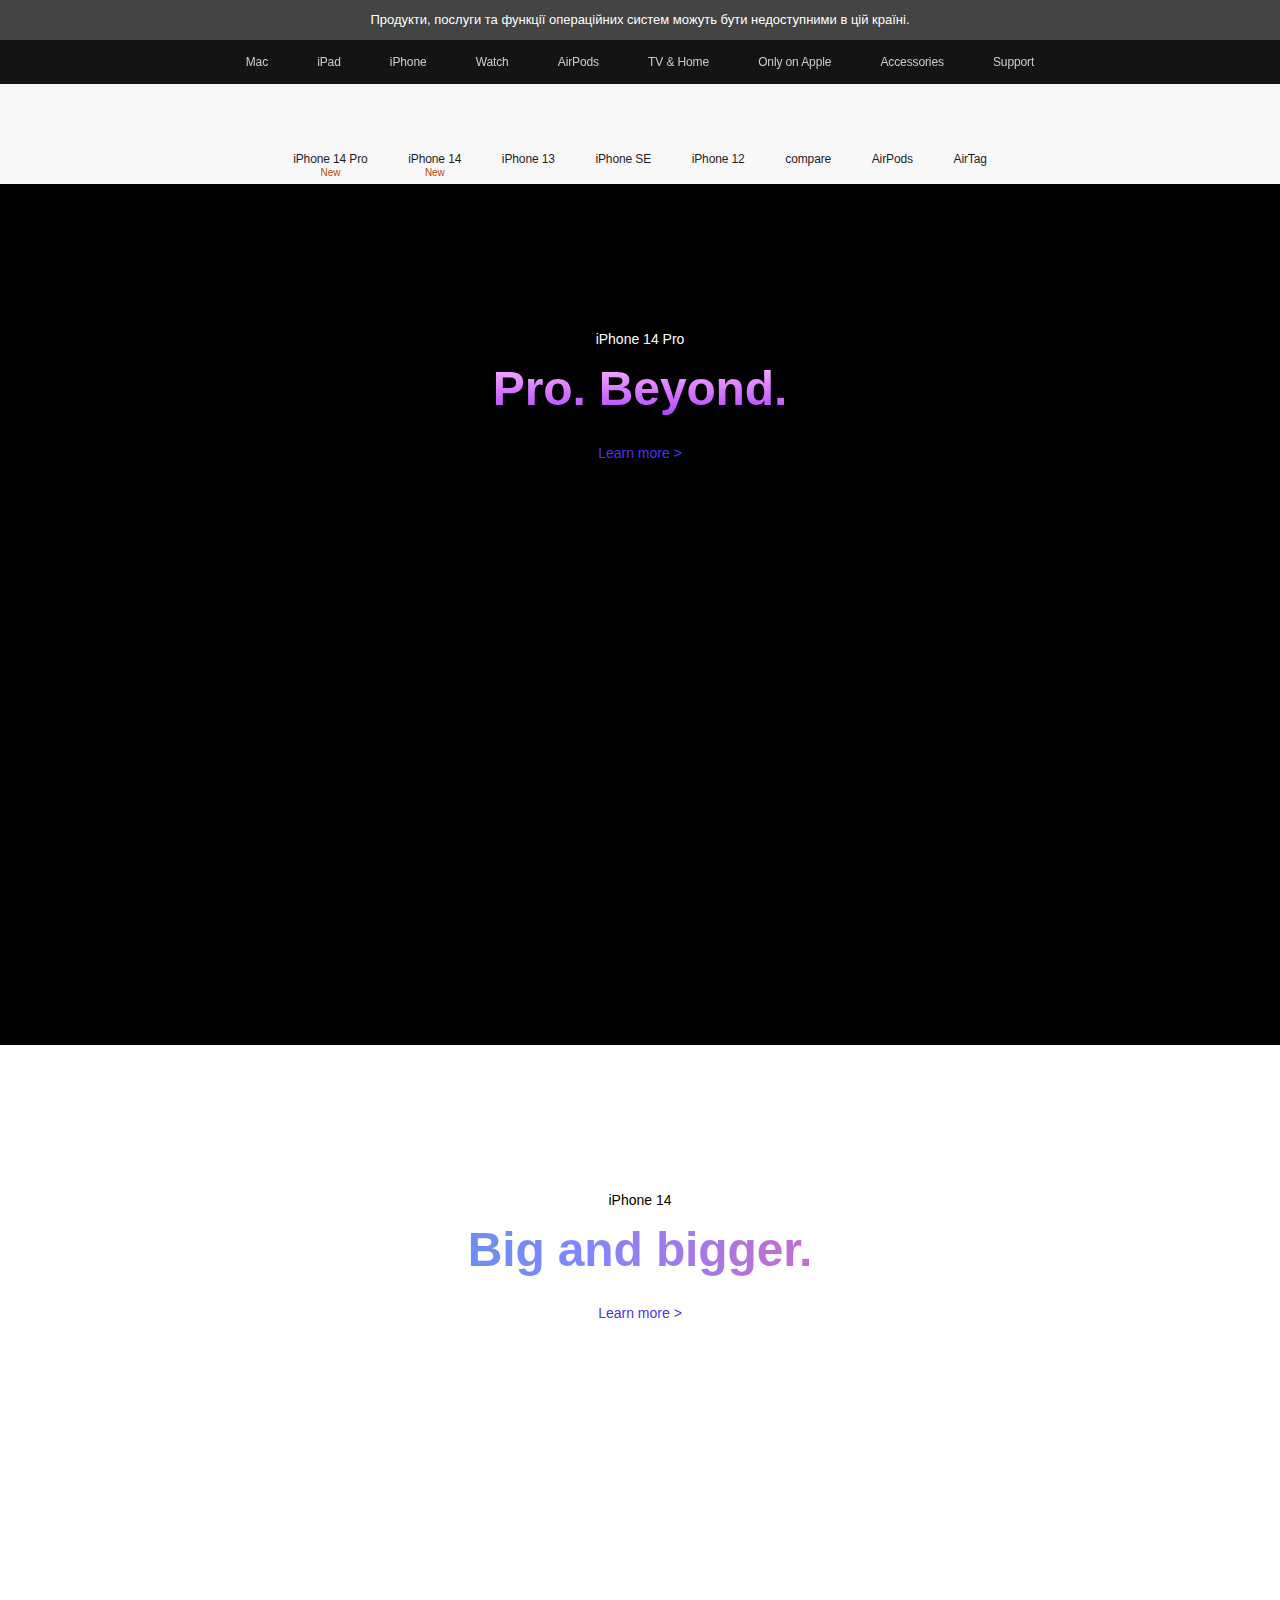
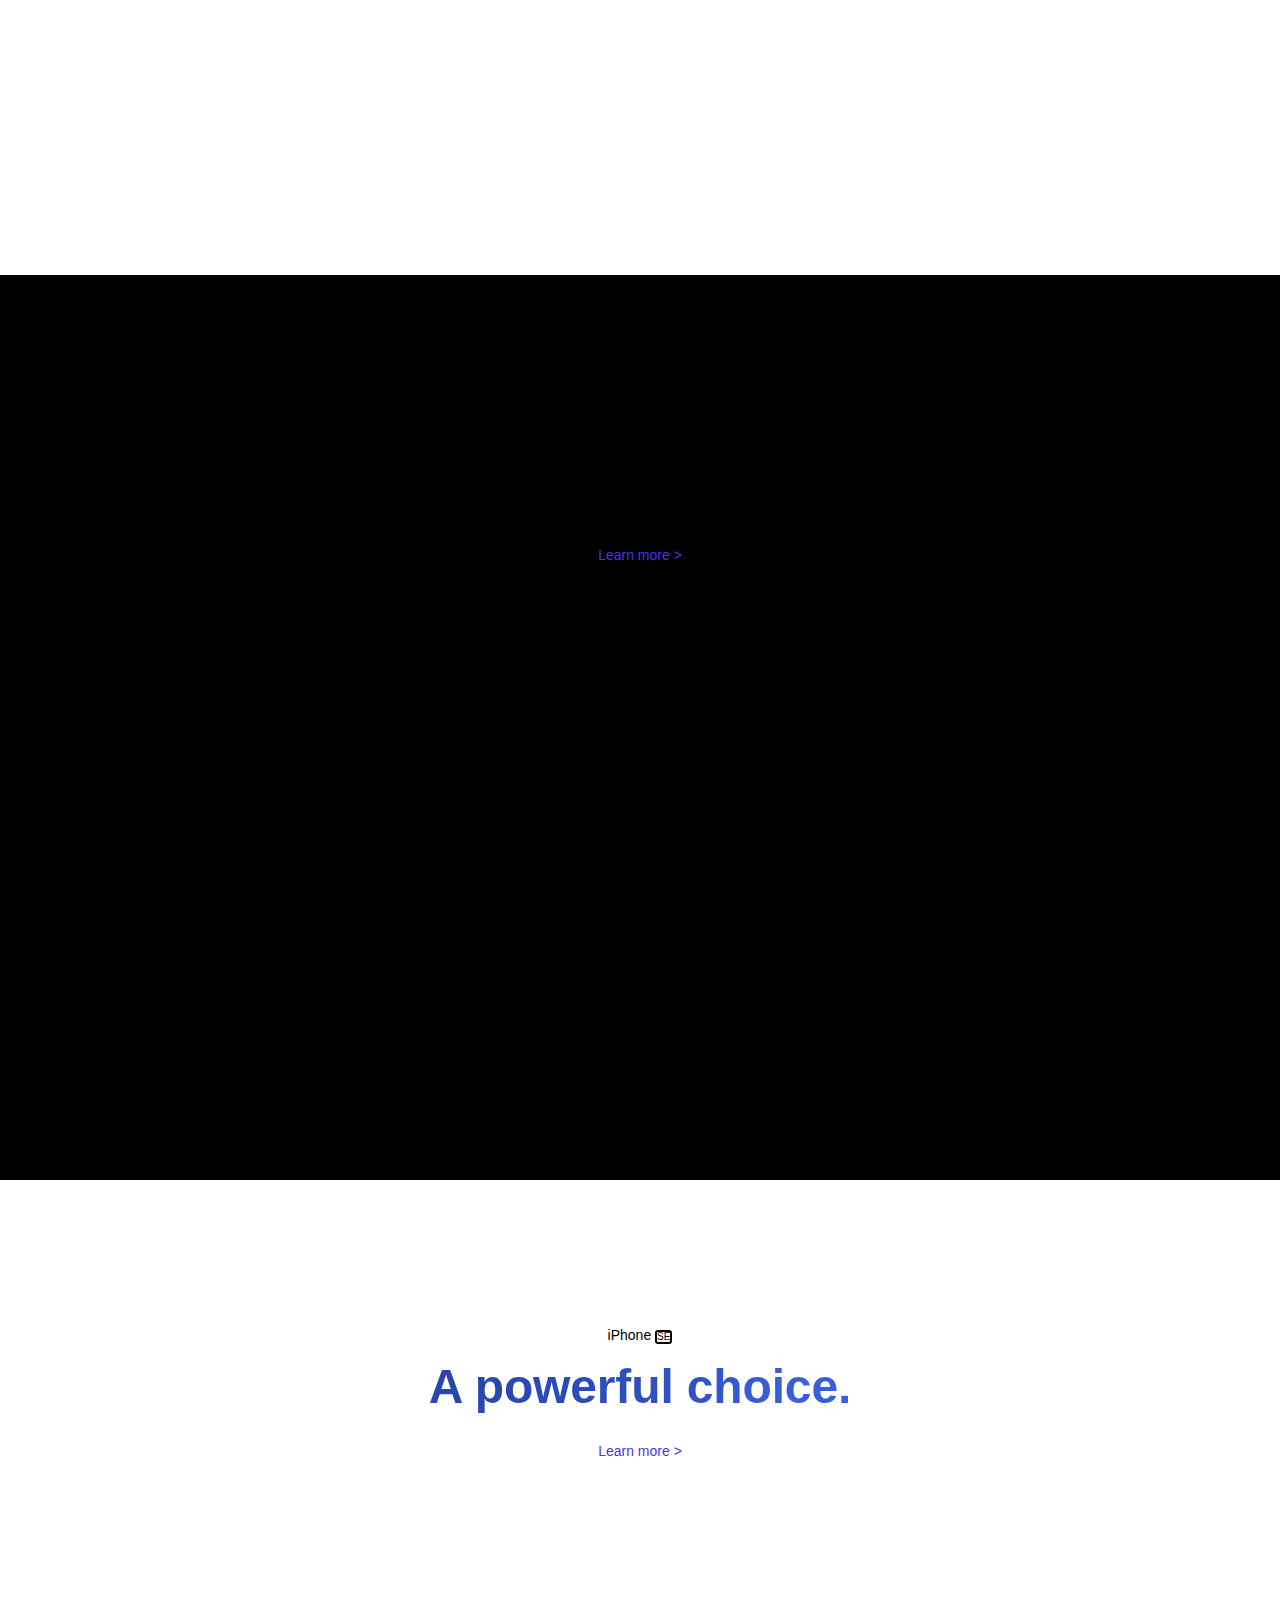
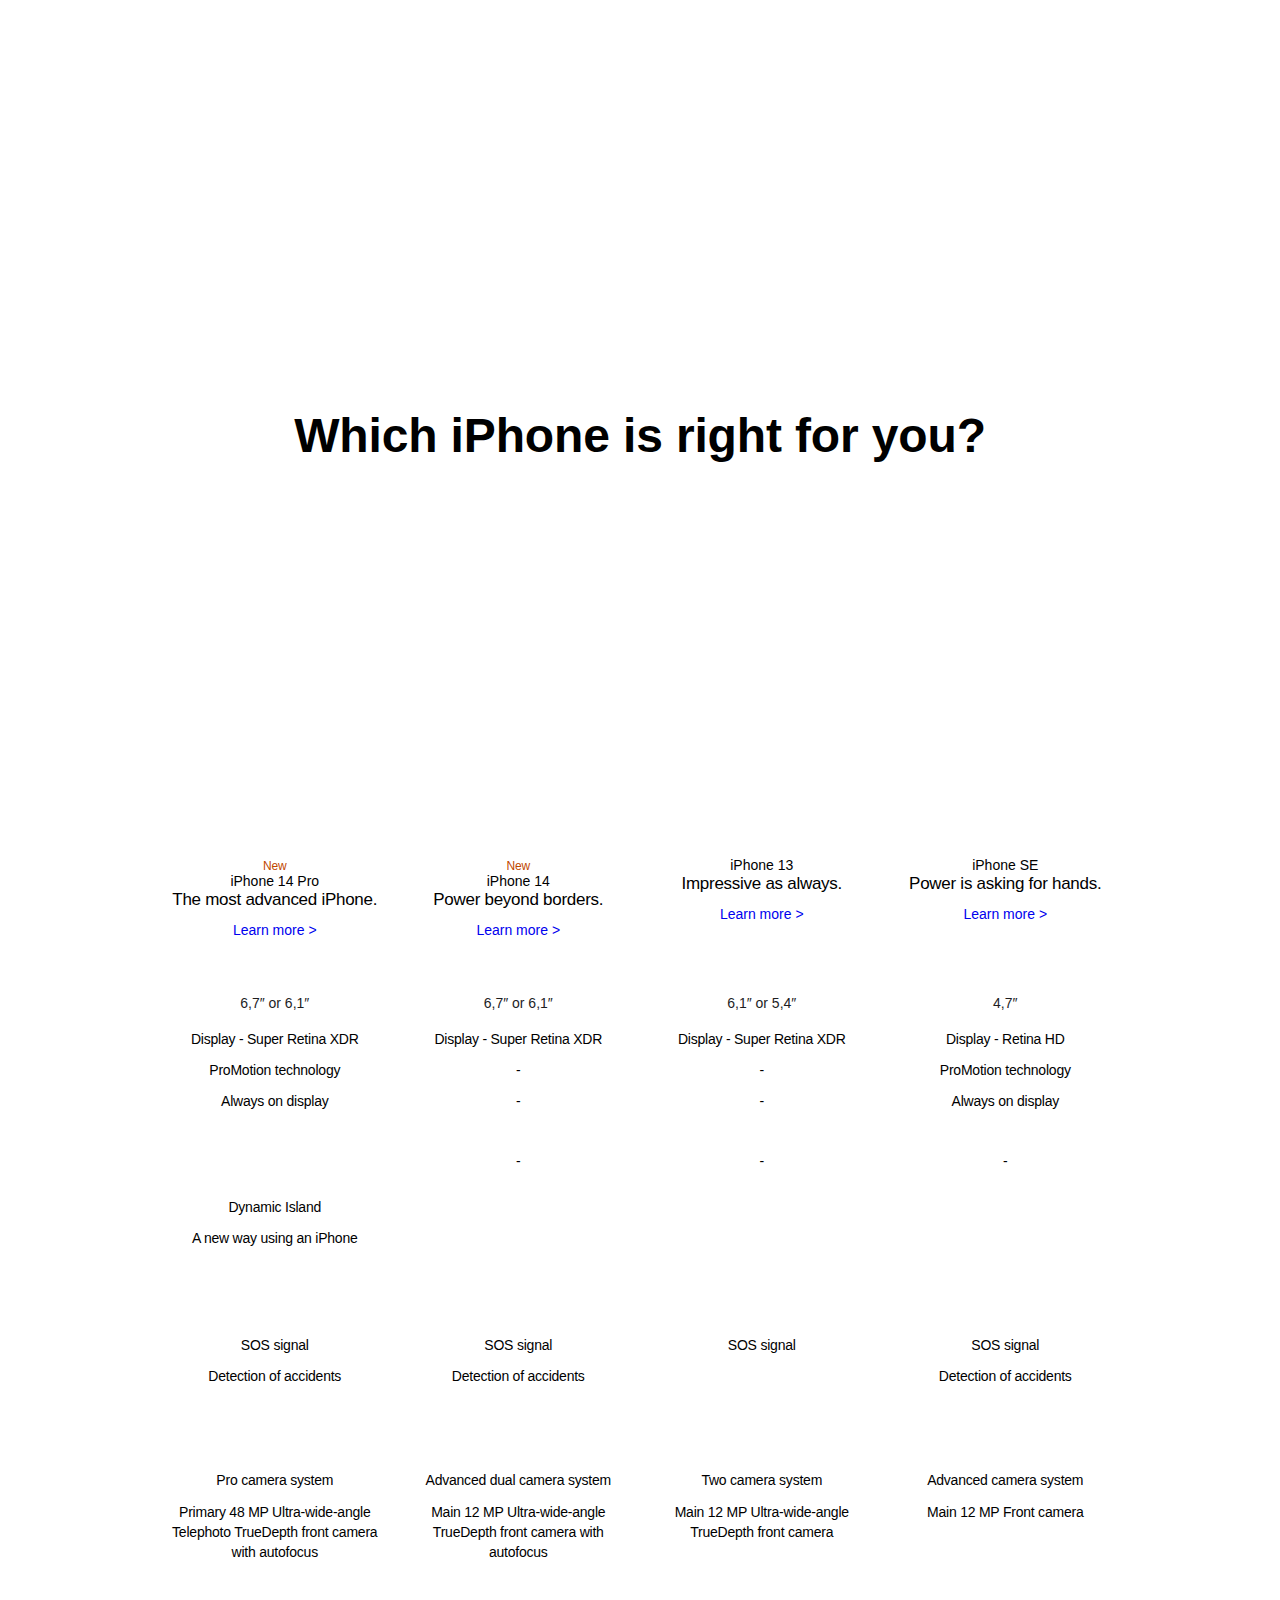
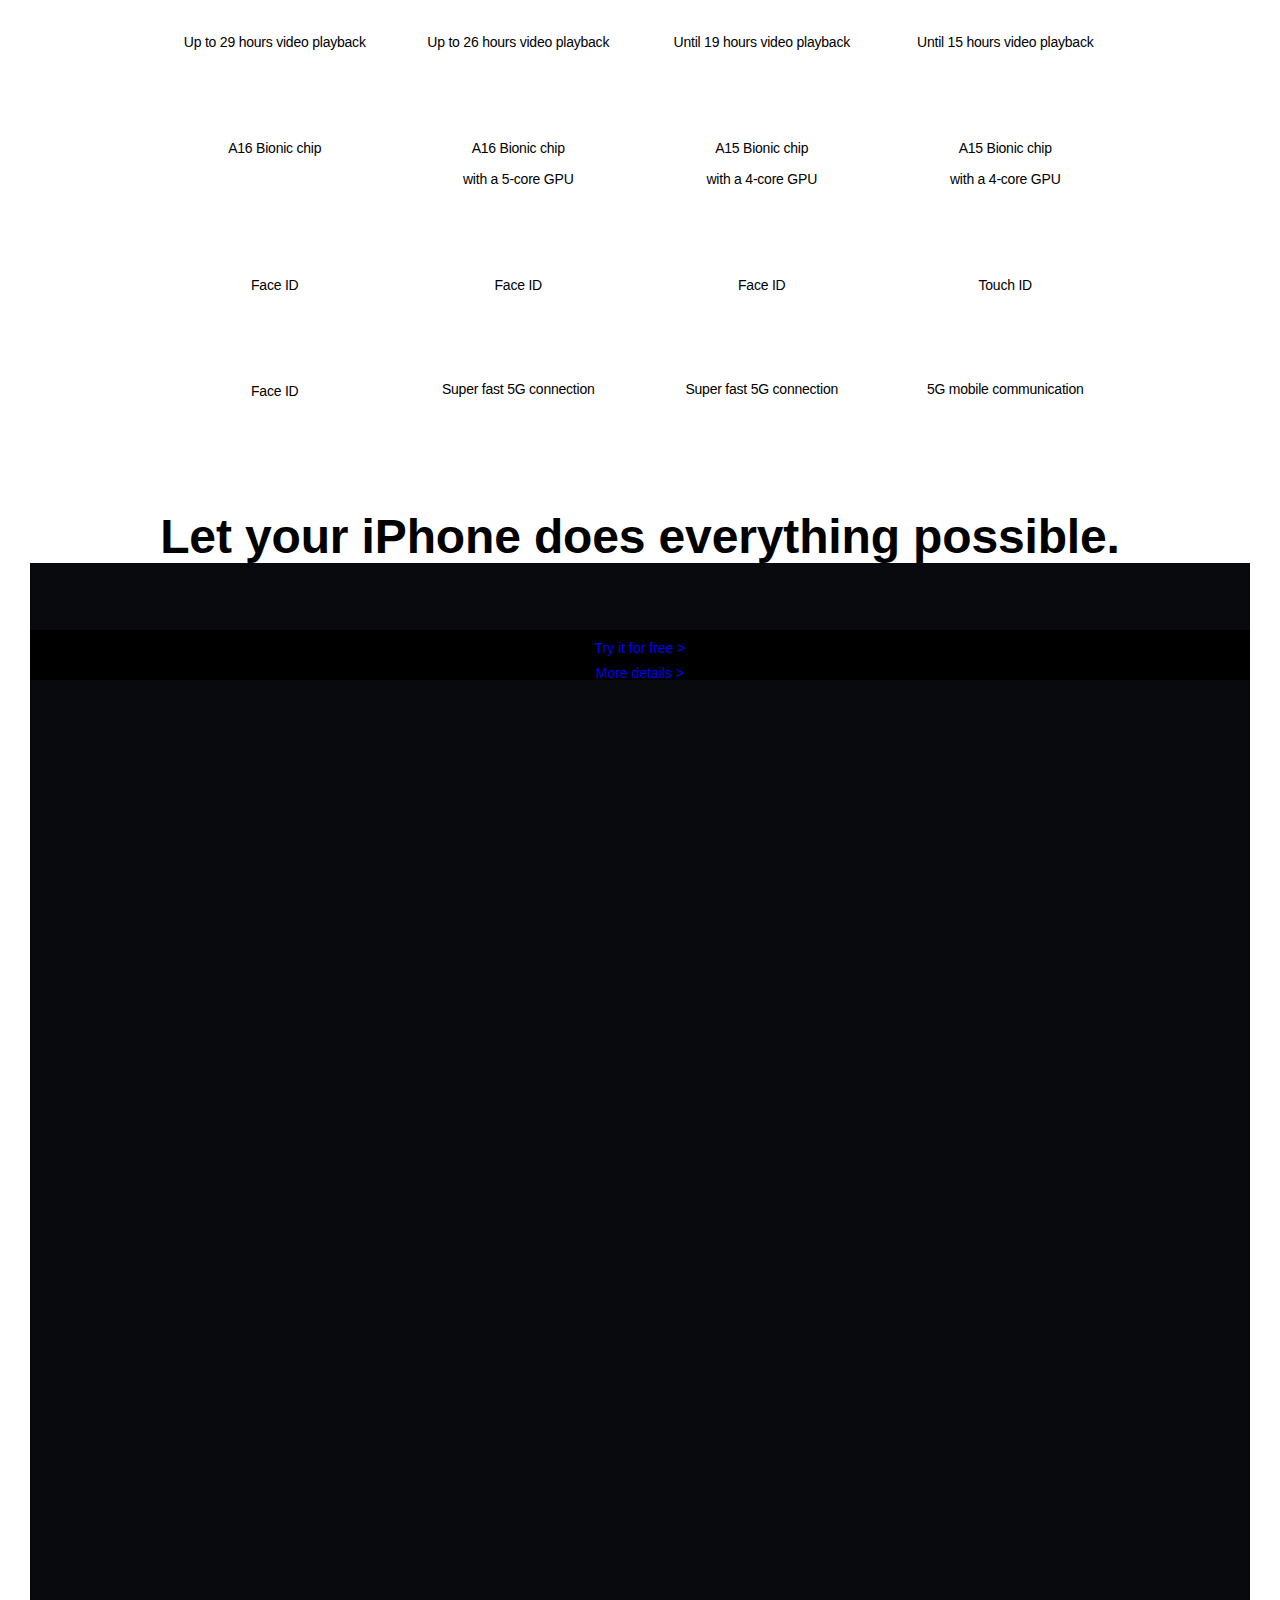
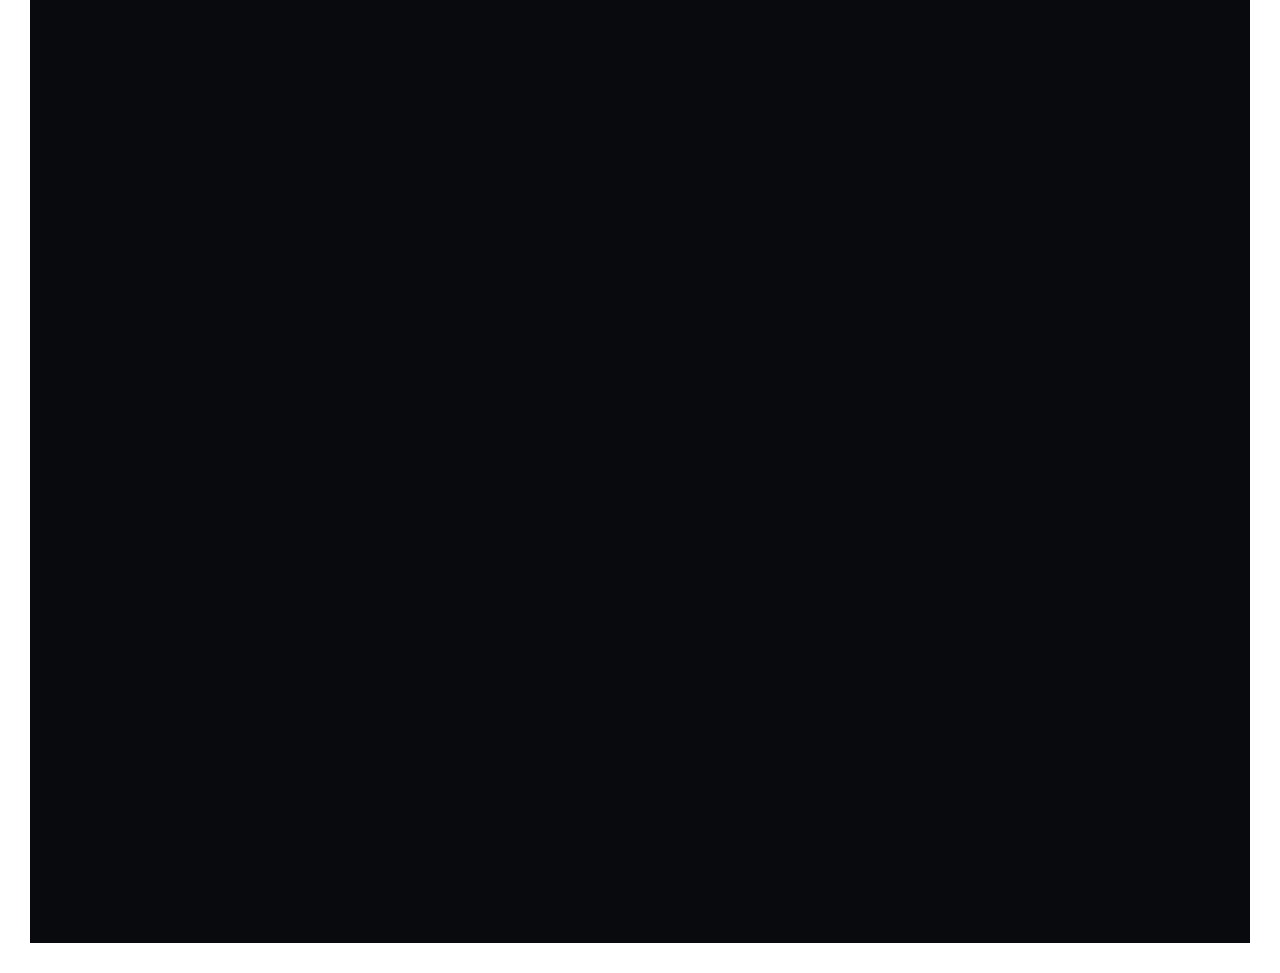
==== commit 382a610a: "river section" ====
--- a/index.html
+++ b/index.html
@@ -370,7 +370,7 @@
             </div>
         </section>
         <section class="section section-more-iphone">
-            <h2 class="typography-section-headline more-iphone-headline large-centered large-10">Let your iPhone
+            <h2 class="typography-section-headline more-iphone-headline large-centered large-10 typography-headline tile-headline">Let your iPhone
                 does everything possible.</h2>
             <div class="flex-tile-wrapper row">
                 <div class="tile-wrapper tile-tv-plus-river two-up-tile-wrapper large-12 small-12">
@@ -391,12 +391,15 @@
                             <div class="controls enhanced">
                                 <play-pause-btn class="control playing"> </play-pause-btn>
                             </div>
-                            <div class="transform-wrapper will-change-t" style="transform: translateX(-4017.36px);"><ul><li style="background-image: url(&quot;https://is3-ssl.mzstatic.com/image/thumb/Jj8T9VNcfHfMQ4fDwp31-Q/476x267.jpg&quot;);" aria-hidden="true">
+                            <div class="tcwill-change-t" style="transform: translateX(-4017.36px);">
+                                <ul>
+                                    <li style="background-image: url(&quot;https://is3-ssl.mzstatic.com/image/thumb/Jj8T9VNcfHfMQ4fDwp31-Q/476x267.jpg&quot;);" aria-hidden="true">
                                 <a href="https://tv.apple.com/us/show/servant/umc.cmc.4y25wuby7pck9o6vaubbbk7gb?itscg=10000&amp;itsct=atv-apl_iphone--atv_river-220405" target="_blank" data-analytics-exit-link="" aria-label="Stream Servant now" data-analytics-title="stream now - servant" data-rid-relay="{&quot;289&quot;:&quot;itsct&quot;}" tabindex="-1">
                                 <h4 class="marquee-hover-content" aria-hidden="true">
                                     <span aria-hidden="true" class="marquee-cta">Stream  now</span>
                                 </h4>
-                            </a></li><li style="background-image: url(&quot;https://is1-ssl.mzstatic.com/image/thumb/qL-yBoKCFztx-kDyvIXlHw/476x267.jpg&quot;);" aria-hidden="true">
+                            </a></li>
+                                    <li style="background-image: url(&quot;https://is1-ssl.mzstatic.com/image/thumb/qL-yBoKCFztx-kDyvIXlHw/476x267.jpg&quot;);" aria-hidden="true">
                                 <a href="https://tv.apple.com/us/show/shrinking/umc.cmc.apzybj6eqf6pzccd97kev7bs?itscg=10000&amp;itsct=atv-apl_iphone--atv_river-220405" target="_blank" data-analytics-exit-link="" aria-label="Stream Shrinking now" data-analytics-title="stream now - shrinking" data-rid-relay="{&quot;289&quot;:&quot;itsct&quot;}" tabindex="-1">
                                 <h4 class="marquee-hover-content" aria-hidden="true">
                                     <span aria-hidden="true" class="marquee-cta">Stream  now</span>
--- a/css/style.css
+++ b/css/style.css
@@ -450,6 +450,8 @@
     margin-bottom: 35px;
 }
 
+/* -----section campare ------ */
+
 .section-compare {
     background-color: rgb(255 255 255);
     padding-top: 116px;
@@ -734,4 +736,164 @@
     align-items: center;
     flex-direction: row;
 
-}+}
+/*  ------ section TV+ */
+
+.section-more-iphone {
+    padding-top: 110px;
+}
+
+.flex-tile-wrapper {
+    width: auto;
+    flex-wrap: wrap;
+    overflow: hidden;
+    max-width: 1440px;
+    margin: 0 auto;
+    padding: 0 30px;
+    box-sizing: border-box;
+}
+
+.two-up-tile-wrapper {
+    width: 100%;
+    text-align: center;
+    flex-grow: 1;
+    box-sizing: border-box;
+    margin: 0 auto 30px;
+}
+.large-12 {
+    flex-basis: 100%;
+    max-width: 100%;
+}
+
+.tv-plus-river {
+    flex-direction: column;
+    text-align: center;
+    background-color: rgb(9 10 14);
+    overflow: hidden;
+    height: 100%;
+}
+
+.tv-plus-river .content-wrapper {
+    margin-bottom: 17px;
+    margin-top: 67px;
+    height: auto;
+}
+.two-up-tile-wrapper .content-wrapper {
+    height: 100%;
+    display: flex;
+    flex-direction: column;
+    justify-content: space-between;
+}
+
+.tv-plus-river .river-wrapper {
+    max-width: unset;
+    transition: transform .6s ease-out,opacity .6s;
+    position: relative;
+    padding-top: 47.5px;
+}
+
+.tv-plus-river .river-wrapper .transform-wrapper:nth-of-type(2) {
+    margin-left: -210px;
+}
+
+.tv-plus-river .river-wrapper .will-change-t {
+    will-change: transform;
+}
+
+.tv-plus-river .river-wrapper .transform-wrapper {
+    display: flex;
+}
+
+.tv-plus-river .river-wrapper ul {
+    margin: 0;
+    padding: 0;
+    white-space: nowrap;
+}
+
+/*------------------------------------*\
+   LOCAL SCREENS
+\*------------------------------------*/
+
+/*------------------------------------*\
+   END LOCAL SCREENS
+\*------------------------------------*/
+
+/*------------------------------------*\
+   LOCAL FIXES
+\*------------------------------------*/
+
+/* iPhone 14 and 14 plus Hero */
+.tile-iphone-14 .hero-bgimage {
+	background-image: url(/ua/iphone/home/images/overview/hero/iphone_14_hero__ceub5xriecgi_large.jpg);
+}
+@media (-webkit-min-device-pixel-ratio: 1.5), (min-resolution: 144dpi), only screen and (-webkit-min-device-pixel-ratio: 1.5), only screen and (min-resolution: 1.5dppx) {
+	.tile-iphone-14 .hero-bgimage {
+		background-image: url(/ua/iphone/home/images/overview/hero/iphone_14_hero__ceub5xriecgi_large_2x.jpg);
+	}
+}
+@media only screen and (max-width: 1068px) {
+	.tile-iphone-14 .hero-bgimage {
+		width: 529px;
+		height: 481px;
+		background-size: 529px 481px;
+		background-repeat: no-repeat;
+		background-image: url(/ua/iphone/home/images/overview/hero/iphone_14_hero__ceub5xriecgi_medium.jpg);
+	}
+
+	.no-js .tile-apple-arcade .content-wrapper, .tile-apple-arcade .content-wrapper.hide {
+		background-position: center 260px;
+	}
+
+	.section-more-iphone .tile-apple-arcade .links-inline li:last-child .tile-cta, .section-more-iphone .trial-cta {
+		margin-top: 0px;
+	}
+
+	.tile-apple-arcade .links-inline {
+		margin-top: 18px;
+	}
+}
+@media only screen and (max-width: 1068px) and (-webkit-min-device-pixel-ratio: 1.5), only screen and (max-width: 1068px) and (min-resolution: 1.5dppx), only screen and (max-width: 1068px) and (min-resolution: 144dpi) {
+	.tile-iphone-14 .hero-bgimage {
+		background-image: url(/ua/iphone/home/images/overview/hero/iphone_14_hero__ceub5xriecgi_medium_2x.jpg);
+	}
+}
+@media only screen and (max-width: 734px) {
+	.tile-iphone-14 .hero-bgimage {
+		width: 349px;
+		height: 317px;
+		background-size: 349px 317px;
+		background-repeat: no-repeat;
+		background-image: url(/ua/iphone/home/images/overview/hero/iphone_14_hero__ceub5xriecgi_small.jpg);
+	}
+}
+@media only screen and (max-width: 734px) and (-webkit-min-device-pixel-ratio: 1.5), only screen and (max-width: 734px) and (min-resolution: 1.5dppx), only screen and (max-width: 734px) and (min-resolution: 144dpi) {
+	.tile-iphone-14 .hero-bgimage {
+		background-image: url(/ua/iphone/home/images/overview/hero/iphone_14_hero__ceub5xriecgi_small_2x.jpg);
+	}
+}
+
+@media only screen and (min-width: 1069px) {
+	.tile-apple-arcade .tile-copy-1 {
+		max-width: 415px;
+	}
+
+	.tile-apple-music .links-inline li:last-child {
+		margin-left: 0px;
+	}
+	.tile-iphone-14 .copy-wrapper .hero-cta {
+		margin-top: 9px;
+	}
+}
+@media only screen and (max-width: 1068px) {
+	.tile-iphone-14 .copy-wrapper .links-stacked.stacked-m {
+		margin-top: 9px;
+	}
+}
+@media only screen and (max-width: 734px) {
+	.tile-iphone-14 .copy-wrapper .links-stacked.stacked-m {
+		margin-top: 9px;
+	}
+}
+/*------------------------------------*\
+   END LOCAL FIXES
+\*------------------------------------*/
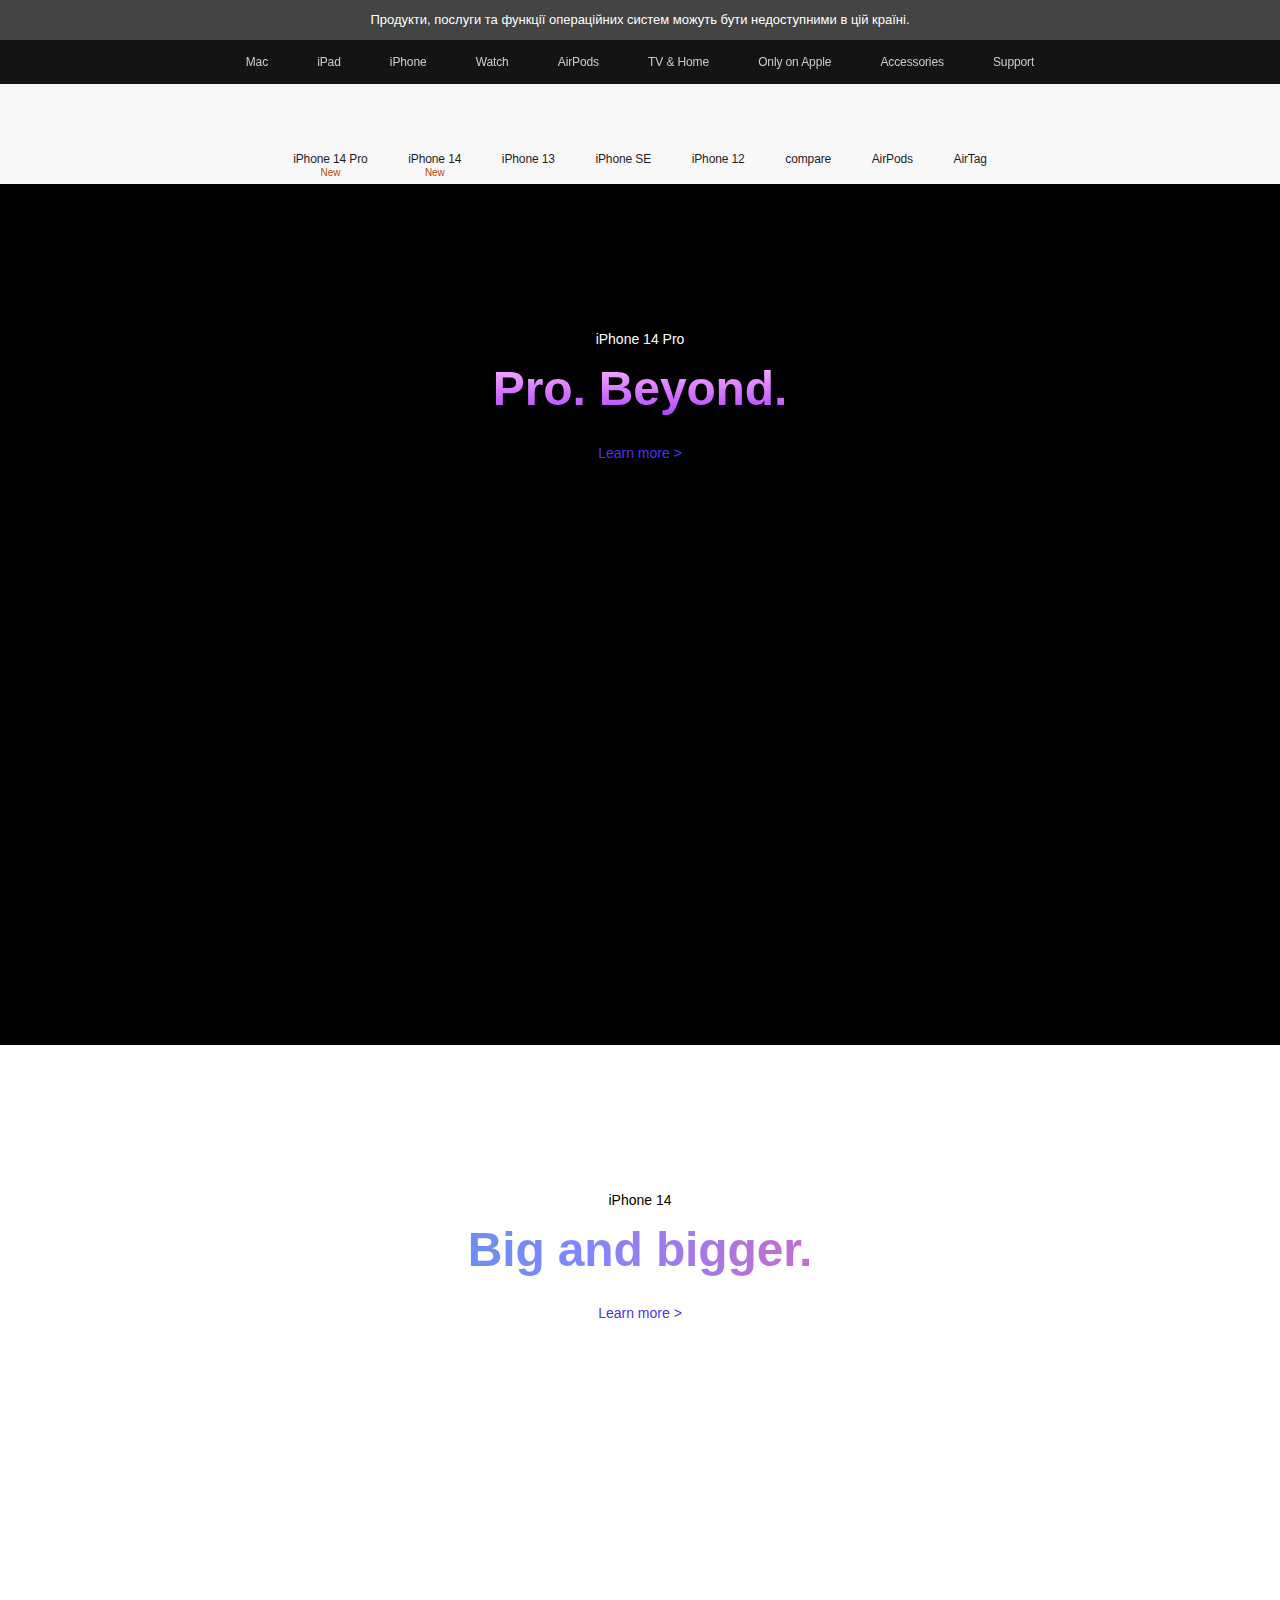
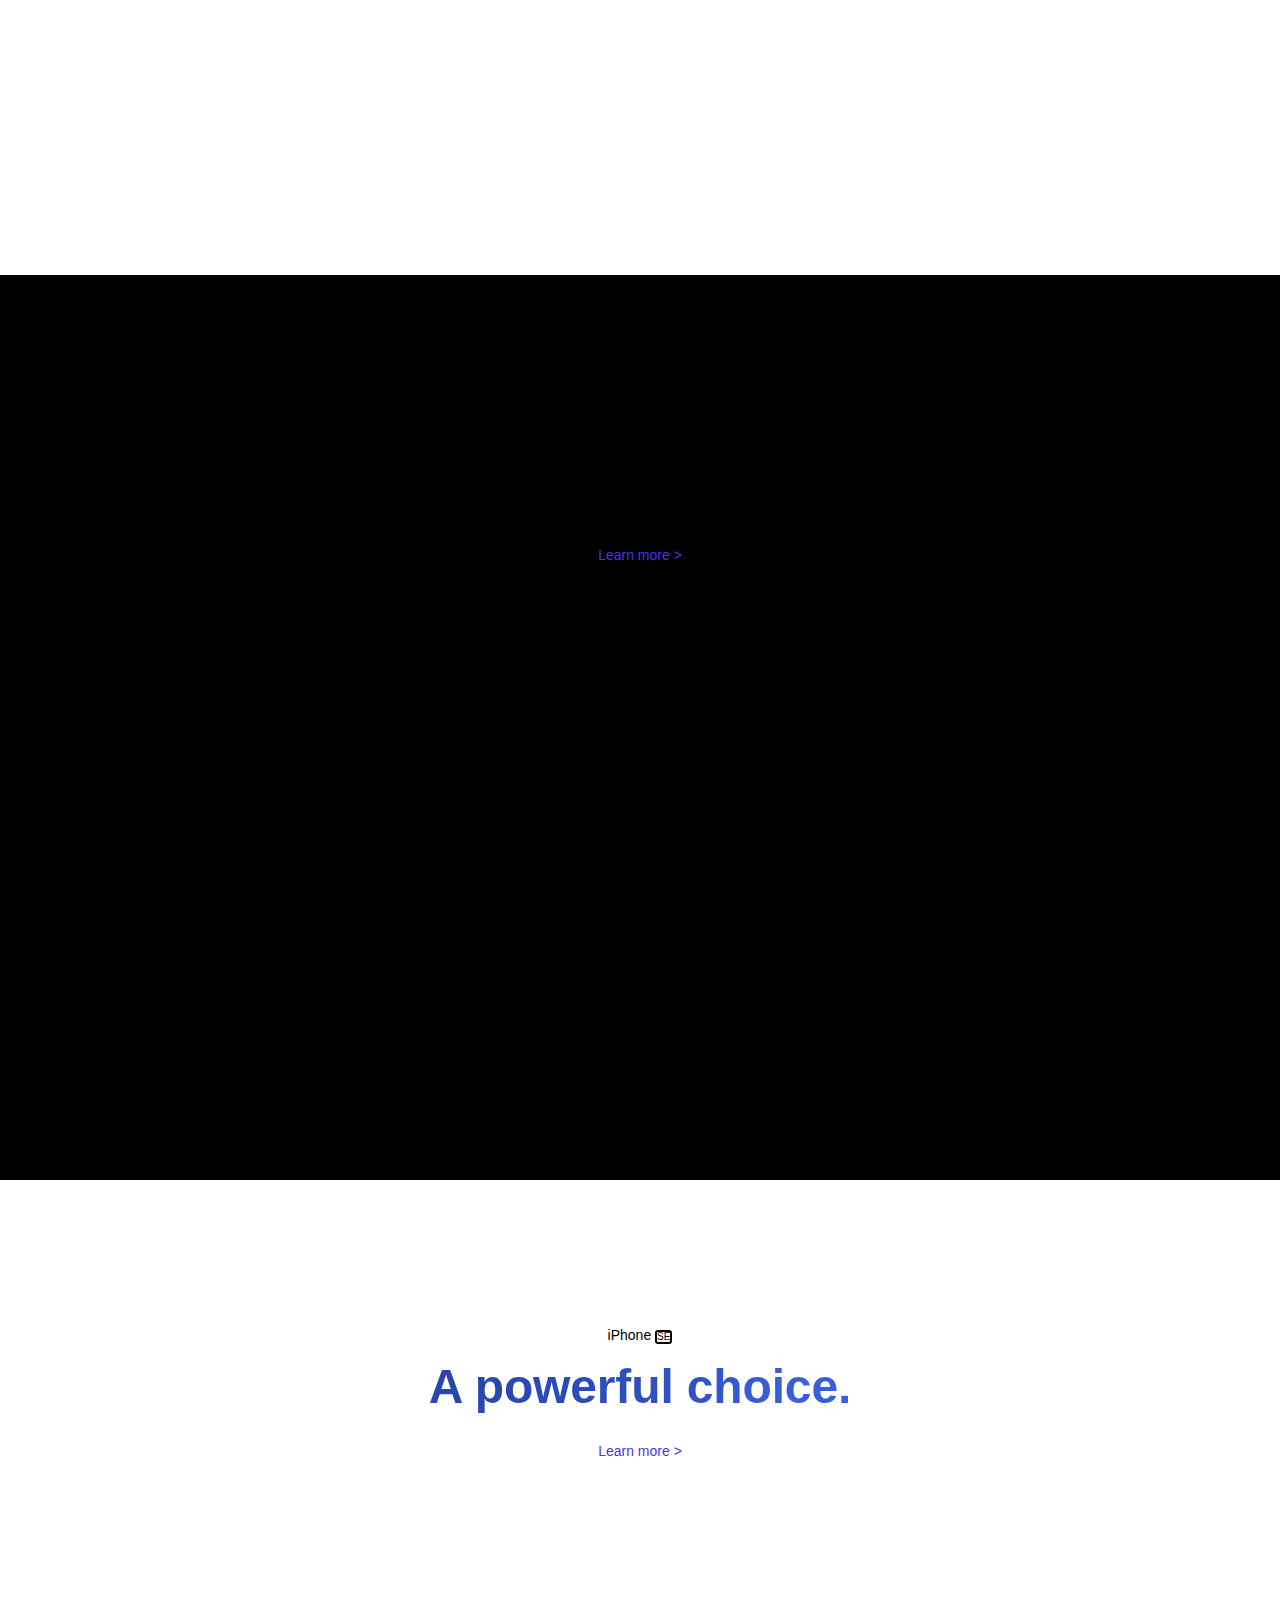
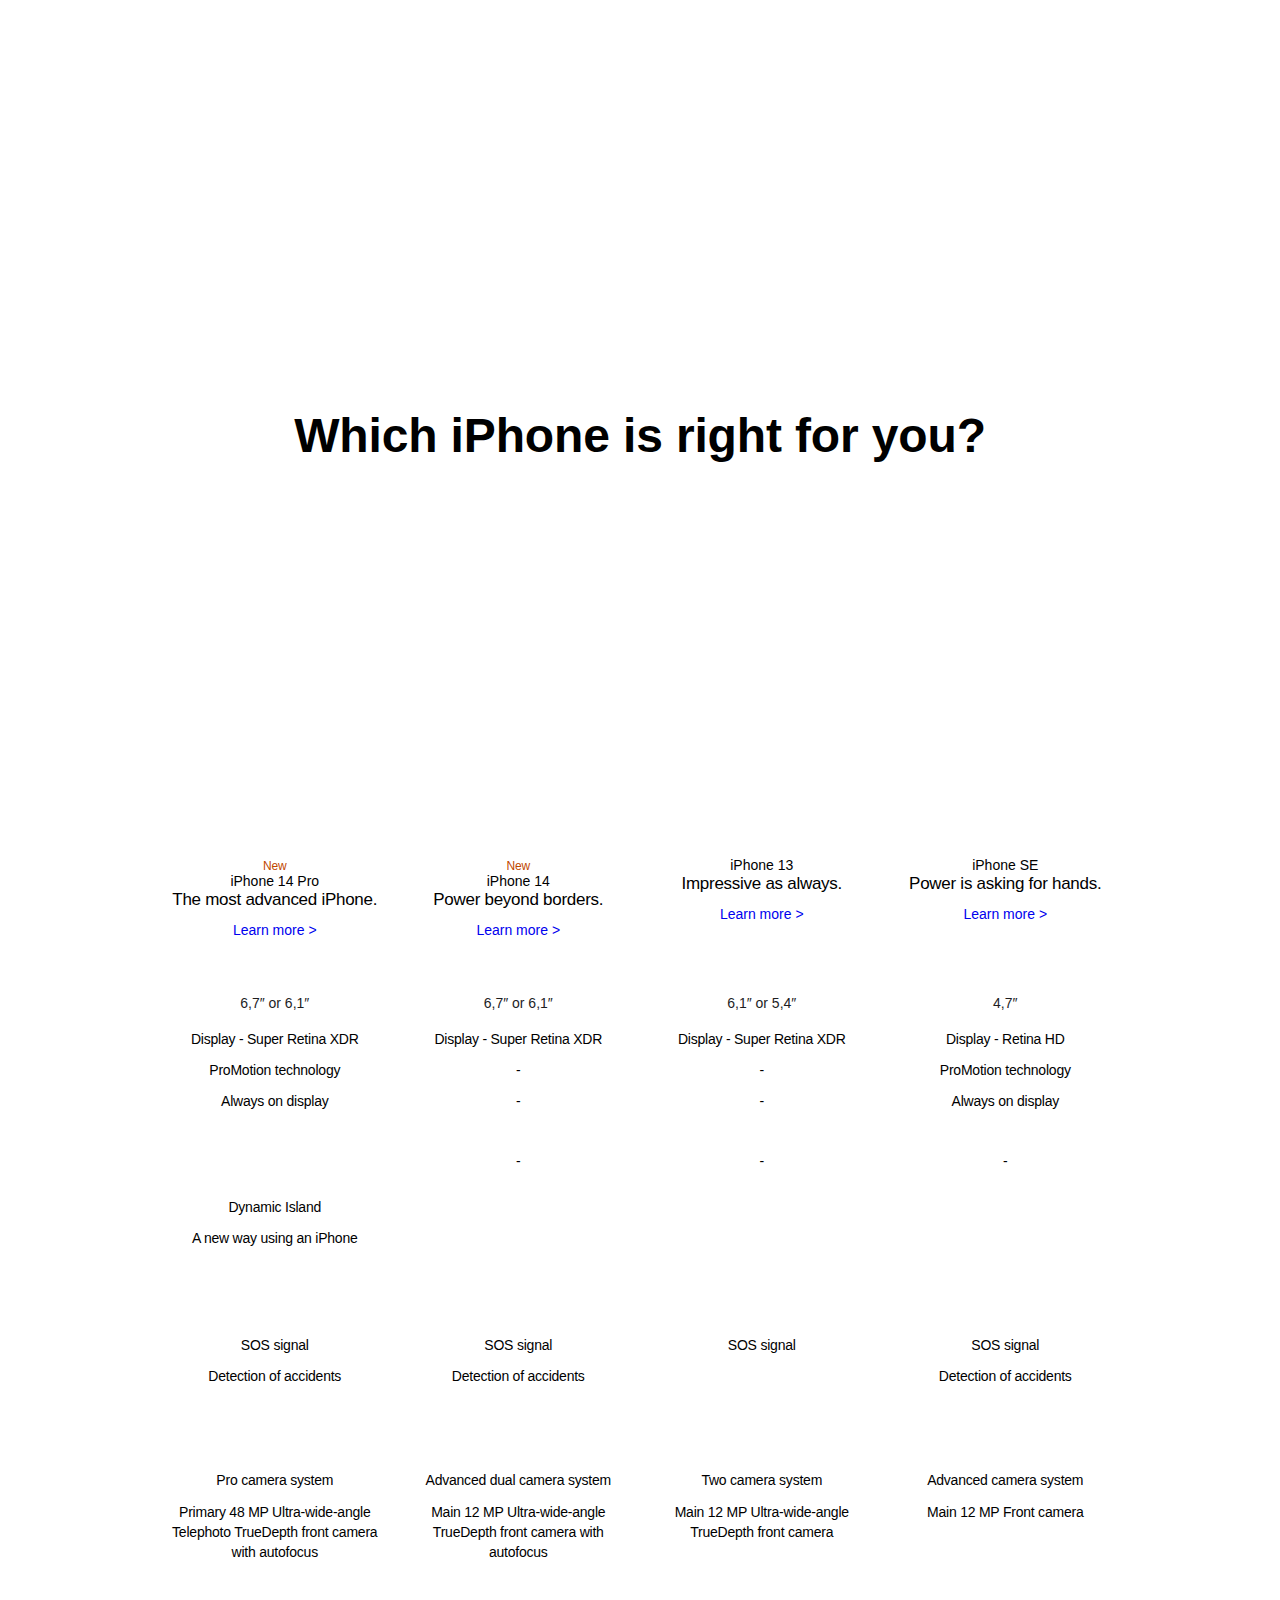
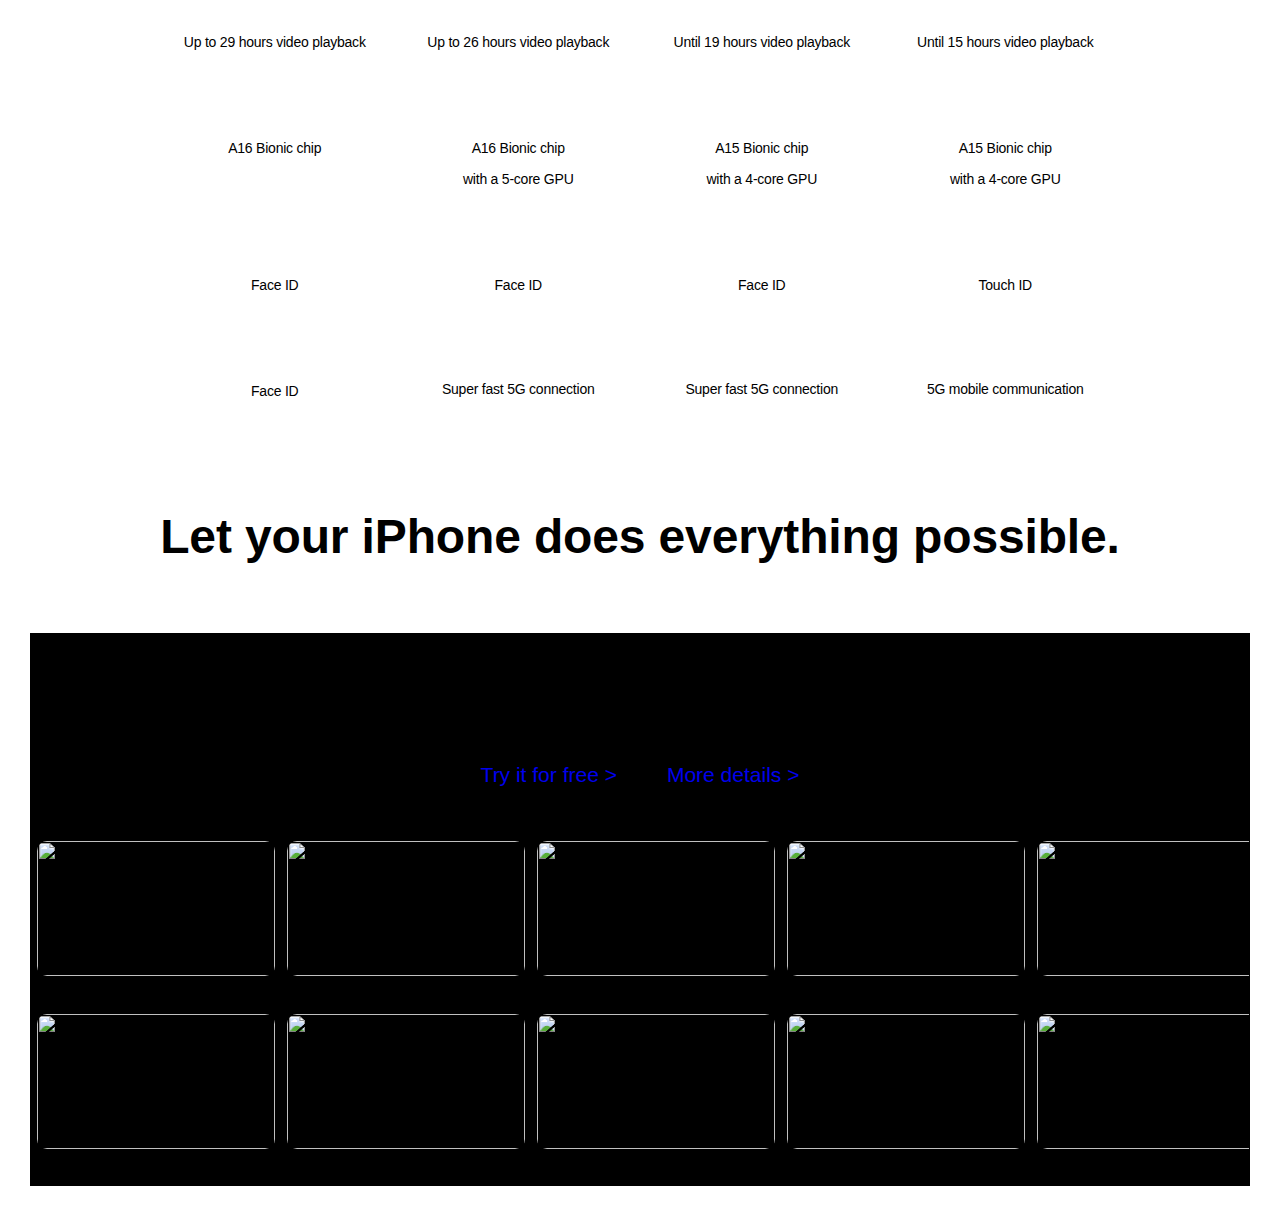
==== commit d59d04ac: "apple tv" ====
--- a/index.html
+++ b/index.html
@@ -376,9 +376,8 @@
                 <div class="tile-wrapper tile-tv-plus-river two-up-tile-wrapper large-12 small-12">
                     <div class="tv-plus-river geo-alt">
                         <div class="content-wrapper theme-dark">
+                            <h3 class="tv-plus-river-icon"> </h3>
                             <div class="promo-copy">
-                                <h3 class="tv-plus-river-icon"> </h3>
-                                <p class="typography-tile-copy tile-copy"></p>
                                 <p class="typography-tile-copy trial-cta cta-color">
                                     <a href="#">Try it for free ></a>
                                 </p>
@@ -387,376 +386,55 @@
                                 </p>
                             </div>
                         </div>
-                        <div class="river-wrapper">
-                            <div class="controls enhanced">
-                                <play-pause-btn class="control playing"> </play-pause-btn>
+                        <div class="marquee-infinite-left">
+                            <div>
+                                <span>
+                                    <img src="https://is3-ssl.mzstatic.com/image/thumb/Jj8T9VNcfHfMQ4fDwp31-Q/476x267.jpg" alt="">
+                                    <img src="https://is1-ssl.mzstatic.com/image/thumb/qL-yBoKCFztx-kDyvIXlHw/476x267.jpg" alt="">
+                                    <img src="https://is3-ssl.mzstatic.com/image/thumb/Cij0RwKUCosYztZKtOovKg/476x267.jpg" alt="">
+                                    <img src="https://is3-ssl.mzstatic.com/image/thumb/CUcDZ-At1_oNSxrwvuRguA/476x267.jpg" alt="">
+                                    <img src="https://is2-ssl.mzstatic.com/image/thumb/GT66HoV8VJL1IZwaqos_TQ/476x267.jpg" alt="">
+                                    <img src="https://is3-ssl.mzstatic.com/image/thumb/CXnyehPcDHEauavhg0D79Q/476x267.jpg" alt="">
+                                    <img src="https://is2-ssl.mzstatic.com/image/thumb/OM7DSB_I6MgAJQDYTEWc5w/476x267.jpg" alt="">
+                                    <img src="https://is3-ssl.mzstatic.com/image/thumb/Auxgchkiva7ORjAQy9DP6w/476x267.jpg" alt="">
+                                    <img src="https://is3-ssl.mzstatic.com/image/thumb/EuF6BWsgBeic_Ap2qeAGBQ/476x267.jpg" alt="">
+                                    <img src="https://is2-ssl.mzstatic.com/image/thumb/StRHuSLsy2WhrdoPNZ07xQ/476x267.jpg" alt="">
+                                    <img src="https://is1-ssl.mzstatic.com/image/thumb/NuIOgsGJ11I4jRoa7-GbSA/476x267.jpg" alt="">
+                                    <img src="https://is2-ssl.mzstatic.com/image/thumb/78-I7VenST4ztZYfwMf6AQ/476x267.jpg" alt="">
+                                    <img src="https://is1-ssl.mzstatic.com/image/thumb/kjrFHClZ3Bt-pT0MJnwdFw/476x267.jpg" alt="">
+                                    <img src="https://is2-ssl.mzstatic.com/image/thumb/WTDZpzkQlaatpb1X4w9jZg/476x267.jpg" alt="">
+                                    <img src="https://is1-ssl.mzstatic.com/image/thumb/vPnF3gIE_xEMoXPI1SyluA/476x267.jpg" alt="">
+                                    <img src="https://is3-ssl.mzstatic.com/image/thumb/AWDRdQz0nepFpnsUNiTDuw/476x267.jpg" alt="">
+                                    <img src="https://is3-ssl.mzstatic.com/image/thumb/wz1O2ciZoiyoBS7pvEHkog/476x267.jpg" alt="">
+                                </span>
                             </div>
-                            <div class="tcwill-change-t" style="transform: translateX(-4017.36px);">
-                                <ul>
-                                    <li style="background-image: url(&quot;https://is3-ssl.mzstatic.com/image/thumb/Jj8T9VNcfHfMQ4fDwp31-Q/476x267.jpg&quot;);" aria-hidden="true">
-                                <a href="https://tv.apple.com/us/show/servant/umc.cmc.4y25wuby7pck9o6vaubbbk7gb?itscg=10000&amp;itsct=atv-apl_iphone--atv_river-220405" target="_blank" data-analytics-exit-link="" aria-label="Stream Servant now" data-analytics-title="stream now - servant" data-rid-relay="{&quot;289&quot;:&quot;itsct&quot;}" tabindex="-1">
-                                <h4 class="marquee-hover-content" aria-hidden="true">
-                                    <span aria-hidden="true" class="marquee-cta">Stream  now</span>
-                                </h4>
-                            </a></li>
-                                    <li style="background-image: url(&quot;https://is1-ssl.mzstatic.com/image/thumb/qL-yBoKCFztx-kDyvIXlHw/476x267.jpg&quot;);" aria-hidden="true">
-                                <a href="https://tv.apple.com/us/show/shrinking/umc.cmc.apzybj6eqf6pzccd97kev7bs?itscg=10000&amp;itsct=atv-apl_iphone--atv_river-220405" target="_blank" data-analytics-exit-link="" aria-label="Stream Shrinking now" data-analytics-title="stream now - shrinking" data-rid-relay="{&quot;289&quot;:&quot;itsct&quot;}" tabindex="-1">
-                                <h4 class="marquee-hover-content" aria-hidden="true">
-                                    <span aria-hidden="true" class="marquee-cta">Stream  now</span>
-                                </h4>
-                            </a></li><li style="background-image: url(&quot;https://is3-ssl.mzstatic.com/image/thumb/Cij0RwKUCosYztZKtOovKg/476x267.jpg&quot;);" aria-hidden="true">
-                                <a href="https://tv.apple.com/us/show/truth-be-told/umc.cmc.6hegr60w8pjyfcblgocjek7oo?itscg=10000&amp;itsct=atv-apl_iphone--atv_river-220405" target="_blank" data-analytics-exit-link="" aria-label="Stream Truth Be Told now" data-analytics-title="stream now - truth be told" data-rid-relay="{&quot;289&quot;:&quot;itsct&quot;}" tabindex="-1">
-                                <h4 class="marquee-hover-content" aria-hidden="true">
-                                    <span aria-hidden="true" class="marquee-cta">Stream  now</span>
-                                </h4>
-                            </a></li><li style="background-image: url(&quot;https://is3-ssl.mzstatic.com/image/thumb/CUcDZ-At1_oNSxrwvuRguA/476x267.jpg&quot;);" aria-hidden="true">
-                                <a href="https://tv.apple.com/us/movie/causeway/umc.cmc.30p2zn6vd14159dorn1vo68el?itscg=10000&amp;itsct=atv-apl_iphone--atv_river-220405" target="_blank" data-analytics-exit-link="" aria-label="Stream Causeway now" data-analytics-title="stream now - causeway" data-rid-relay="{&quot;289&quot;:&quot;itsct&quot;}" tabindex="-1">
-                                <h4 class="marquee-hover-content" aria-hidden="true">
-                                    <span aria-hidden="true" class="marquee-cta">Stream  now</span>
-                                </h4>
-                            </a></li><li style="background-image: url(&quot;https://is2-ssl.mzstatic.com/image/thumb/GT66HoV8VJL1IZwaqos_TQ/476x267.jpg&quot;);" aria-hidden="true">
-                                <a href="https://tv.apple.com/us/show/ted-lasso/umc.cmc.vtoh0mn0xn7t3c643xqonfzy?itscg=10000&amp;itsct=atv-apl_iphone--atv_river-220405" target="_blank" data-analytics-exit-link="" aria-label="Stream Ted Lasso now" data-analytics-title="stream now - ted lasso" data-rid-relay="{&quot;289&quot;:&quot;itsct&quot;}" tabindex="-1">
-                                <h4 class="marquee-hover-content" aria-hidden="true">
-                                    <span aria-hidden="true" class="marquee-cta">Stream  now</span>
-                                </h4>
-                            </a></li><li style="background-image: url(&quot;https://is3-ssl.mzstatic.com/image/thumb/CXnyehPcDHEauavhg0D79Q/476x267.jpg&quot;);" aria-hidden="true">
-                                <a href="https://tv.apple.com/us/movie/selena-gomez-my-mind--me/umc.cmc.39yw4dp13gshxq5bt9fsl0o5y?itscg=10000&amp;itsct=atv-apl_iphone--atv_river-220405" target="_blank" data-analytics-exit-link="" aria-label="Stream Selena Gomez: My Mind &amp; Me now" data-analytics-title="stream now - selena gomez: my mind &amp; me" data-rid-relay="{&quot;289&quot;:&quot;itsct&quot;}" tabindex="-1">
-                                <h4 class="marquee-hover-content" aria-hidden="true">
-                                    <span aria-hidden="true" class="marquee-cta">Stream  now</span>
-                                </h4>
-                            </a></li><li style="background-image: url(&quot;https://is2-ssl.mzstatic.com/image/thumb/OM7DSB_I6MgAJQDYTEWc5w/476x267.jpg&quot;);" aria-hidden="true">
-                                <a href="https://tv.apple.com/us/show/super-league-the-war-for-football/umc.cmc.744k10sqewo1m6taxvt8rcnhy?itscg=10000&amp;itsct=atv-apl_iphone--atv_river-220405" target="_blank" data-analytics-exit-link="" aria-label="Stream Super League: The War for Football now" data-analytics-title="stream now - super league: the war for football" data-rid-relay="{&quot;289&quot;:&quot;itsct&quot;}" tabindex="-1">
-                                <h4 class="marquee-hover-content" aria-hidden="true">
-                                    <span aria-hidden="true" class="marquee-cta">Stream  now</span>
-                                </h4>
-                            </a></li><li style="background-image: url(&quot;https://is3-ssl.mzstatic.com/image/thumb/Auxgchkiva7ORjAQy9DP6w/476x267.jpg&quot;);" aria-hidden="true">
-                                <a href="https://tv.apple.com/us/show/mythic-quest/umc.cmc.1nfdfd5zlk05fo1bwwetzldy3?itscg=10000&amp;itsct=atv-apl_iphone--atv_river-220405" target="_blank" data-analytics-exit-link="" aria-label="Stream Mythic Quest now" data-analytics-title="stream now - mythic quest" data-rid-relay="{&quot;289&quot;:&quot;itsct&quot;}" tabindex="-1">
-                                <h4 class="marquee-hover-content" aria-hidden="true">
-                                    <span aria-hidden="true" class="marquee-cta">Stream  now</span>
-                                </h4>
-                            </a></li><li style="background-image: url(&quot;https://is3-ssl.mzstatic.com/image/thumb/EuF6BWsgBeic_Ap2qeAGBQ/476x267.jpg&quot;);" aria-hidden="true">
-                                <a href="https://tv.apple.com/us/show/echo-3/umc.cmc.mzqa5sj4m2i80g51cgu04i3j?itscg=10000&amp;itsct=atv-apl_iphone--atv_river-220405" target="_blank" data-analytics-exit-link="" aria-label="Stream Echo 3 now" data-analytics-title="stream now - echo 3" data-rid-relay="{&quot;289&quot;:&quot;itsct&quot;}" tabindex="-1">
-                                <h4 class="marquee-hover-content" aria-hidden="true">
-                                    <span aria-hidden="true" class="marquee-cta">Stream  now</span>
-                                </h4>
-                            </a></li><li style="background-image: url(&quot;https://is2-ssl.mzstatic.com/image/thumb/StRHuSLsy2WhrdoPNZ07xQ/476x267.jpg&quot;);" aria-hidden="true">
-                                <a href="https://tv.apple.com/us/show/pinecone--pony/umc.cmc.2jwlalsi34m25fcfljpvk990r?itscg=10000&amp;itsct=atv-apl_iphone--atv_river-220405" target="_blank" data-analytics-exit-link="" aria-label="Stream Pinecone &amp; Pony now" data-analytics-title="stream now - pinecone &amp; pony" data-rid-relay="{&quot;289&quot;:&quot;itsct&quot;}" tabindex="-1">
-                                <h4 class="marquee-hover-content" aria-hidden="true">
-                                    <span aria-hidden="true" class="marquee-cta">Stream  now</span>
-                                </h4>
-                            </a></li><li style="background-image: url(&quot;https://is1-ssl.mzstatic.com/image/thumb/NuIOgsGJ11I4jRoa7-GbSA/476x267.jpg&quot;);" aria-hidden="true">
-                                <a href="https://tv.apple.com/us/show/bad-sisters/umc.cmc.14kr4vv65unannh7doqgvlh20?itscg=10000&amp;itsct=atv-apl_iphone--atv_river-220405" target="_blank" data-analytics-exit-link="" aria-label="Stream Bad Sisters now" data-analytics-title="stream now - bad sisters" data-rid-relay="{&quot;289&quot;:&quot;itsct&quot;}" tabindex="-1">
-                                <h4 class="marquee-hover-content" aria-hidden="true">
-                                    <span aria-hidden="true" class="marquee-cta">Stream  now</span>
-                                </h4>
-                            </a></li><li style="background-image: url(&quot;https://is2-ssl.mzstatic.com/image/thumb/78-I7VenST4ztZYfwMf6AQ/476x267.jpg&quot;);" aria-hidden="true">
-                                <a href="https://tv.apple.com/us/show/severance/umc.cmc.1srk2goyh2q2zdxcx605w8vtx?itscg=10000&amp;itsct=atv-apl_iphone--atv_river-220405" target="_blank" data-analytics-exit-link="" aria-label="Stream Severance now" data-analytics-title="stream now - severance" data-rid-relay="{&quot;289&quot;:&quot;itsct&quot;}" tabindex="-1">
-                                <h4 class="marquee-hover-content" aria-hidden="true">
-                                    <span aria-hidden="true" class="marquee-cta">Stream  now</span>
-                                </h4>
-                            </a></li><li style="background-image: url(&quot;https://is1-ssl.mzstatic.com/image/thumb/kjrFHClZ3Bt-pT0MJnwdFw/476x267.jpg&quot;);" aria-hidden="true">
-                                <a href="https://tv.apple.com/us/show/for-all-mankind/umc.cmc.6wsi780sz5tdbqcf11k76mkp7?itscg=10000&amp;itsct=atv-apl_iphone--atv_river-220405" target="_blank" data-analytics-exit-link="" aria-label="Stream For All Mankind now" data-analytics-title="stream now - for all mankind" data-rid-relay="{&quot;289&quot;:&quot;itsct&quot;}" tabindex="-1">
-                                <h4 class="marquee-hover-content" aria-hidden="true">
-                                    <span aria-hidden="true" class="marquee-cta">Stream  now</span>
-                                </h4>
-                            </a></li><li style="background-image: url(&quot;https://is2-ssl.mzstatic.com/image/thumb/WTDZpzkQlaatpb1X4w9jZg/476x267.jpg&quot;);" aria-hidden="true">
-                                <a href="https://tv.apple.com/us/show/black-bird/umc.cmc.30gx1y8nwthydkrvhqu156p3?itscg=10000&amp;itsct=atv-apl_iphone--atv_river-220405" target="_blank" data-analytics-exit-link="" aria-label="Stream Black Bird now" data-analytics-title="stream now - black bird" data-rid-relay="{&quot;289&quot;:&quot;itsct&quot;}" tabindex="-1">
-                                <h4 class="marquee-hover-content" aria-hidden="true">
-                                    <span aria-hidden="true" class="marquee-cta">Stream  now</span>
-                                </h4>
-                            </a></li><li style="background-image: url(&quot;https://is1-ssl.mzstatic.com/image/thumb/vPnF3gIE_xEMoXPI1SyluA/476x267.jpg&quot;);" aria-hidden="true">
-                                <a href="https://tv.apple.com/us/show/prehistoric-planet/umc.cmc.4lh4bmztauvkooqz400akxav?itscg=10000&amp;itsct=atv-apl_iphone--atv_river-220405" target="_blank" data-analytics-exit-link="" aria-label="Stream Prehistoric Planet now" data-analytics-title="stream now - prehistoric planet" data-rid-relay="{&quot;289&quot;:&quot;itsct&quot;}" tabindex="-1">
-                                <h4 class="marquee-hover-content" aria-hidden="true">
-                                    <span aria-hidden="true" class="marquee-cta">Stream  now</span>
-                                </h4>
-                            </a></li><li style="background-image: url(&quot;https://is3-ssl.mzstatic.com/image/thumb/AWDRdQz0nepFpnsUNiTDuw/476x267.jpg&quot;);" aria-hidden="true">
-                                <a href="https://tv.apple.com/us/show/the-morning-show/umc.cmc.25tn3v8ku4b39tr6ccgb8nl6m?itscg=10000&amp;itsct=atv-apl_iphone--atv_river-220405" target="_blank" data-analytics-exit-link="" aria-label="Stream The Morning Show now" data-analytics-title="stream now - the morning show" data-rid-relay="{&quot;289&quot;:&quot;itsct&quot;}" tabindex="-1">
-                                <h4 class="marquee-hover-content" aria-hidden="true">
-                                    <span aria-hidden="true" class="marquee-cta">Stream  now</span>
-                                </h4>
-                            </a></li><li style="background-image: url(&quot;https://is3-ssl.mzstatic.com/image/thumb/wz1O2ciZoiyoBS7pvEHkog/476x267.jpg&quot;);" aria-hidden="true">
-                                <a href="https://tv.apple.com/us/show/shape-island/umc.cmc.40xdlw2jijoj95c3a6y2m3738?itscg=10000&amp;itsct=atv-apl_iphone--atv_river-220405" target="_blank" data-analytics-exit-link="" aria-label="Stream Shape Island now" data-analytics-title="stream now - shape island" data-rid-relay="{&quot;289&quot;:&quot;itsct&quot;}" tabindex="-1">
-                                <h4 class="marquee-hover-content" aria-hidden="true">
-                                    <span aria-hidden="true" class="marquee-cta">Stream  now</span>
-                                </h4>
-                            </a></li><li style="background-image: url(&quot;https://is4-ssl.mzstatic.com/image/thumb/P-HquLNfkzU1g_Wx0-eZUA/476x267.jpg&quot;);">
-                                <a href="https://tv.apple.com/us/movie/the-boy-the-mole-the-fox-and-the-horse/umc.cmc.2aenzye90tqkj7iy0131oom9x?itscg=10000&amp;itsct=atv-apl_iphone--atv_river-220405" target="_blank" data-analytics-exit-link="" aria-label="Stream The Boy, the Mole, the Fox and the Horse now" data-analytics-title="stream now - the boy, the mole, the fox and the horse" data-rid-relay="{&quot;289&quot;:&quot;itsct&quot;}">
-                                <h4 class="marquee-hover-content" aria-hidden="true">
-                                    <span aria-hidden="true" class="marquee-cta">Stream  now</span>
-                                </h4>
-                            </a></li></ul><ul class="clone"><li style="background-image: url(&quot;https://is3-ssl.mzstatic.com/image/thumb/Jj8T9VNcfHfMQ4fDwp31-Q/476x267.jpg&quot;);">
-                                <a href="https://tv.apple.com/us/show/servant/umc.cmc.4y25wuby7pck9o6vaubbbk7gb?itscg=10000&amp;itsct=atv-apl_iphone--atv_river-220405" target="_blank" data-analytics-exit-link="" aria-label="Stream Servant now" data-analytics-title="stream now - servant" data-rid-relay="{&quot;289&quot;:&quot;itsct&quot;}">
-                                <h4 class="marquee-hover-content" aria-hidden="true">
-                                    <span aria-hidden="true" class="marquee-cta">Stream  now</span>
-                                </h4>
-                            </a></li><li style="background-image: url(&quot;https://is1-ssl.mzstatic.com/image/thumb/qL-yBoKCFztx-kDyvIXlHw/476x267.jpg&quot;);">
-                                <a href="https://tv.apple.com/us/show/shrinking/umc.cmc.apzybj6eqf6pzccd97kev7bs?itscg=10000&amp;itsct=atv-apl_iphone--atv_river-220405" target="_blank" data-analytics-exit-link="" aria-label="Stream Shrinking now" data-analytics-title="stream now - shrinking" data-rid-relay="{&quot;289&quot;:&quot;itsct&quot;}">
-                                <h4 class="marquee-hover-content" aria-hidden="true">
-                                    <span aria-hidden="true" class="marquee-cta">Stream  now</span>
-                                </h4>
-                            </a></li><li style="background-image: url(&quot;https://is3-ssl.mzstatic.com/image/thumb/Cij0RwKUCosYztZKtOovKg/476x267.jpg&quot;);">
-                                <a href="https://tv.apple.com/us/show/truth-be-told/umc.cmc.6hegr60w8pjyfcblgocjek7oo?itscg=10000&amp;itsct=atv-apl_iphone--atv_river-220405" target="_blank" data-analytics-exit-link="" aria-label="Stream Truth Be Told now" data-analytics-title="stream now - truth be told" data-rid-relay="{&quot;289&quot;:&quot;itsct&quot;}">
-                                <h4 class="marquee-hover-content" aria-hidden="true">
-                                    <span aria-hidden="true" class="marquee-cta">Stream  now</span>
-                                </h4>
-                            </a></li><li style="background-image: url(&quot;https://is3-ssl.mzstatic.com/image/thumb/CUcDZ-At1_oNSxrwvuRguA/476x267.jpg&quot;);" aria-hidden="true">
-                                <a href="https://tv.apple.com/us/movie/causeway/umc.cmc.30p2zn6vd14159dorn1vo68el?itscg=10000&amp;itsct=atv-apl_iphone--atv_river-220405" target="_blank" data-analytics-exit-link="" aria-label="Stream Causeway now" data-analytics-title="stream now - causeway" data-rid-relay="{&quot;289&quot;:&quot;itsct&quot;}" tabindex="-1">
-                                <h4 class="marquee-hover-content" aria-hidden="true">
-                                    <span aria-hidden="true" class="marquee-cta">Stream  now</span>
-                                </h4>
-                            </a></li><li style="background-image: url(&quot;https://is2-ssl.mzstatic.com/image/thumb/GT66HoV8VJL1IZwaqos_TQ/476x267.jpg&quot;);" aria-hidden="true">
-                                <a href="https://tv.apple.com/us/show/ted-lasso/umc.cmc.vtoh0mn0xn7t3c643xqonfzy?itscg=10000&amp;itsct=atv-apl_iphone--atv_river-220405" target="_blank" data-analytics-exit-link="" aria-label="Stream Ted Lasso now" data-analytics-title="stream now - ted lasso" data-rid-relay="{&quot;289&quot;:&quot;itsct&quot;}" tabindex="-1">
-                                <h4 class="marquee-hover-content" aria-hidden="true">
-                                    <span aria-hidden="true" class="marquee-cta">Stream  now</span>
-                                </h4>
-                            </a></li><li style="background-image: url(&quot;https://is3-ssl.mzstatic.com/image/thumb/CXnyehPcDHEauavhg0D79Q/476x267.jpg&quot;);" aria-hidden="true">
-                                <a href="https://tv.apple.com/us/movie/selena-gomez-my-mind--me/umc.cmc.39yw4dp13gshxq5bt9fsl0o5y?itscg=10000&amp;itsct=atv-apl_iphone--atv_river-220405" target="_blank" data-analytics-exit-link="" aria-label="Stream Selena Gomez: My Mind &amp; Me now" data-analytics-title="stream now - selena gomez: my mind &amp; me" data-rid-relay="{&quot;289&quot;:&quot;itsct&quot;}" tabindex="-1">
-                                <h4 class="marquee-hover-content" aria-hidden="true">
-                                    <span aria-hidden="true" class="marquee-cta">Stream  now</span>
-                                </h4>
-                            </a></li><li style="background-image: url(&quot;https://is2-ssl.mzstatic.com/image/thumb/OM7DSB_I6MgAJQDYTEWc5w/476x267.jpg&quot;);" aria-hidden="true">
-                                <a href="https://tv.apple.com/us/show/super-league-the-war-for-football/umc.cmc.744k10sqewo1m6taxvt8rcnhy?itscg=10000&amp;itsct=atv-apl_iphone--atv_river-220405" target="_blank" data-analytics-exit-link="" aria-label="Stream Super League: The War for Football now" data-analytics-title="stream now - super league: the war for football" data-rid-relay="{&quot;289&quot;:&quot;itsct&quot;}" tabindex="-1">
-                                <h4 class="marquee-hover-content" aria-hidden="true">
-                                    <span aria-hidden="true" class="marquee-cta">Stream  now</span>
-                                </h4>
-                            </a></li><li style="background-image: url(&quot;https://is3-ssl.mzstatic.com/image/thumb/Auxgchkiva7ORjAQy9DP6w/476x267.jpg&quot;);" aria-hidden="true">
-                                <a href="https://tv.apple.com/us/show/mythic-quest/umc.cmc.1nfdfd5zlk05fo1bwwetzldy3?itscg=10000&amp;itsct=atv-apl_iphone--atv_river-220405" target="_blank" data-analytics-exit-link="" aria-label="Stream Mythic Quest now" data-analytics-title="stream now - mythic quest" data-rid-relay="{&quot;289&quot;:&quot;itsct&quot;}" tabindex="-1">
-                                <h4 class="marquee-hover-content" aria-hidden="true">
-                                    <span aria-hidden="true" class="marquee-cta">Stream  now</span>
-                                </h4>
-                            </a></li><li style="background-image: url(&quot;https://is3-ssl.mzstatic.com/image/thumb/EuF6BWsgBeic_Ap2qeAGBQ/476x267.jpg&quot;);" aria-hidden="true">
-                                <a href="https://tv.apple.com/us/show/echo-3/umc.cmc.mzqa5sj4m2i80g51cgu04i3j?itscg=10000&amp;itsct=atv-apl_iphone--atv_river-220405" target="_blank" data-analytics-exit-link="" aria-label="Stream Echo 3 now" data-analytics-title="stream now - echo 3" data-rid-relay="{&quot;289&quot;:&quot;itsct&quot;}" tabindex="-1">
-                                <h4 class="marquee-hover-content" aria-hidden="true">
-                                    <span aria-hidden="true" class="marquee-cta">Stream  now</span>
-                                </h4>
-                            </a></li><li style="background-image: url(&quot;https://is2-ssl.mzstatic.com/image/thumb/StRHuSLsy2WhrdoPNZ07xQ/476x267.jpg&quot;);" aria-hidden="true">
-                                <a href="https://tv.apple.com/us/show/pinecone--pony/umc.cmc.2jwlalsi34m25fcfljpvk990r?itscg=10000&amp;itsct=atv-apl_iphone--atv_river-220405" target="_blank" data-analytics-exit-link="" aria-label="Stream Pinecone &amp; Pony now" data-analytics-title="stream now - pinecone &amp; pony" data-rid-relay="{&quot;289&quot;:&quot;itsct&quot;}" tabindex="-1">
-                                <h4 class="marquee-hover-content" aria-hidden="true">
-                                    <span aria-hidden="true" class="marquee-cta">Stream  now</span>
-                                </h4>
-                            </a></li><li style="background-image: url(&quot;https://is1-ssl.mzstatic.com/image/thumb/NuIOgsGJ11I4jRoa7-GbSA/476x267.jpg&quot;);" aria-hidden="true">
-                                <a href="https://tv.apple.com/us/show/bad-sisters/umc.cmc.14kr4vv65unannh7doqgvlh20?itscg=10000&amp;itsct=atv-apl_iphone--atv_river-220405" target="_blank" data-analytics-exit-link="" aria-label="Stream Bad Sisters now" data-analytics-title="stream now - bad sisters" data-rid-relay="{&quot;289&quot;:&quot;itsct&quot;}" tabindex="-1">
-                                <h4 class="marquee-hover-content" aria-hidden="true">
-                                    <span aria-hidden="true" class="marquee-cta">Stream  now</span>
-                                </h4>
-                            </a></li><li style="background-image: url(&quot;https://is2-ssl.mzstatic.com/image/thumb/78-I7VenST4ztZYfwMf6AQ/476x267.jpg&quot;);" aria-hidden="true">
-                                <a href="https://tv.apple.com/us/show/severance/umc.cmc.1srk2goyh2q2zdxcx605w8vtx?itscg=10000&amp;itsct=atv-apl_iphone--atv_river-220405" target="_blank" data-analytics-exit-link="" aria-label="Stream Severance now" data-analytics-title="stream now - severance" data-rid-relay="{&quot;289&quot;:&quot;itsct&quot;}" tabindex="-1">
-                                <h4 class="marquee-hover-content" aria-hidden="true">
-                                    <span aria-hidden="true" class="marquee-cta">Stream  now</span>
-                                </h4>
-                            </a></li><li style="background-image: url(&quot;https://is1-ssl.mzstatic.com/image/thumb/kjrFHClZ3Bt-pT0MJnwdFw/476x267.jpg&quot;);" aria-hidden="true">
-                                <a href="https://tv.apple.com/us/show/for-all-mankind/umc.cmc.6wsi780sz5tdbqcf11k76mkp7?itscg=10000&amp;itsct=atv-apl_iphone--atv_river-220405" target="_blank" data-analytics-exit-link="" aria-label="Stream For All Mankind now" data-analytics-title="stream now - for all mankind" data-rid-relay="{&quot;289&quot;:&quot;itsct&quot;}" tabindex="-1">
-                                <h4 class="marquee-hover-content" aria-hidden="true">
-                                    <span aria-hidden="true" class="marquee-cta">Stream  now</span>
-                                </h4>
-                            </a></li><li style="background-image: url(&quot;https://is2-ssl.mzstatic.com/image/thumb/WTDZpzkQlaatpb1X4w9jZg/476x267.jpg&quot;);" aria-hidden="true">
-                                <a href="https://tv.apple.com/us/show/black-bird/umc.cmc.30gx1y8nwthydkrvhqu156p3?itscg=10000&amp;itsct=atv-apl_iphone--atv_river-220405" target="_blank" data-analytics-exit-link="" aria-label="Stream Black Bird now" data-analytics-title="stream now - black bird" data-rid-relay="{&quot;289&quot;:&quot;itsct&quot;}" tabindex="-1">
-                                <h4 class="marquee-hover-content" aria-hidden="true">
-                                    <span aria-hidden="true" class="marquee-cta">Stream  now</span>
-                                </h4>
-                            </a></li><li style="background-image: url(&quot;https://is1-ssl.mzstatic.com/image/thumb/vPnF3gIE_xEMoXPI1SyluA/476x267.jpg&quot;);" aria-hidden="true">
-                                <a href="https://tv.apple.com/us/show/prehistoric-planet/umc.cmc.4lh4bmztauvkooqz400akxav?itscg=10000&amp;itsct=atv-apl_iphone--atv_river-220405" target="_blank" data-analytics-exit-link="" aria-label="Stream Prehistoric Planet now" data-analytics-title="stream now - prehistoric planet" data-rid-relay="{&quot;289&quot;:&quot;itsct&quot;}" tabindex="-1">
-                                <h4 class="marquee-hover-content" aria-hidden="true">
-                                    <span aria-hidden="true" class="marquee-cta">Stream  now</span>
-                                </h4>
-                            </a></li><li style="background-image: url(&quot;https://is3-ssl.mzstatic.com/image/thumb/AWDRdQz0nepFpnsUNiTDuw/476x267.jpg&quot;);" aria-hidden="true">
-                                <a href="https://tv.apple.com/us/show/the-morning-show/umc.cmc.25tn3v8ku4b39tr6ccgb8nl6m?itscg=10000&amp;itsct=atv-apl_iphone--atv_river-220405" target="_blank" data-analytics-exit-link="" aria-label="Stream The Morning Show now" data-analytics-title="stream now - the morning show" data-rid-relay="{&quot;289&quot;:&quot;itsct&quot;}" tabindex="-1">
-                                <h4 class="marquee-hover-content" aria-hidden="true">
-                                    <span aria-hidden="true" class="marquee-cta">Stream  now</span>
-                                </h4>
-                            </a></li><li style="background-image: url(&quot;https://is3-ssl.mzstatic.com/image/thumb/wz1O2ciZoiyoBS7pvEHkog/476x267.jpg&quot;);" aria-hidden="true">
-                                <a href="https://tv.apple.com/us/show/shape-island/umc.cmc.40xdlw2jijoj95c3a6y2m3738?itscg=10000&amp;itsct=atv-apl_iphone--atv_river-220405" target="_blank" data-analytics-exit-link="" aria-label="Stream Shape Island now" data-analytics-title="stream now - shape island" data-rid-relay="{&quot;289&quot;:&quot;itsct&quot;}" tabindex="-1">
-                                <h4 class="marquee-hover-content" aria-hidden="true">
-                                    <span aria-hidden="true" class="marquee-cta">Stream  now</span>
-                                </h4>
-                            </a></li><li style="background-image: url(&quot;https://is4-ssl.mzstatic.com/image/thumb/P-HquLNfkzU1g_Wx0-eZUA/476x267.jpg&quot;);" aria-hidden="true">
-                                <a href="https://tv.apple.com/us/movie/the-boy-the-mole-the-fox-and-the-horse/umc.cmc.2aenzye90tqkj7iy0131oom9x?itscg=10000&amp;itsct=atv-apl_iphone--atv_river-220405" target="_blank" data-analytics-exit-link="" aria-label="Stream The Boy, the Mole, the Fox and the Horse now" data-analytics-title="stream now - the boy, the mole, the fox and the horse" data-rid-relay="{&quot;289&quot;:&quot;itsct&quot;}" tabindex="-1">
-                                <h4 class="marquee-hover-content" aria-hidden="true">
-                                    <span aria-hidden="true" class="marquee-cta">Stream  now</span>
-                                </h4>
-                            </a></li></ul></div>
-                            <div class="transform-wrapper will-change-t" style="transform: translateX(-4252.4px);"><ul><li style="background-image: url(&quot;https://is5-ssl.mzstatic.com/image/thumb/lgskq6n1xkUI5DOyA5tWWQ/476x267.jpg&quot;);" aria-hidden="true">
-                                <a href="https://tv.apple.com/us/movie/emancipation/umc.cmc.1j6fdxookwtqml3bd8ivvcbbv?itscg=10000&amp;itsct=atv-apl_iphone--atv_river-220405" target="_blank" data-analytics-exit-link="" aria-label="Stream Emancipation now" data-analytics-title="stream now - emancipation" data-rid-relay="{&quot;289&quot;:&quot;itsct&quot;}" tabindex="-1">
-                                <h4 class="marquee-hover-content" aria-hidden="true">
-                                    <span aria-hidden="true" class="marquee-cta">Stream  now</span>
-                                </h4>
-                            </a></li><li style="background-image: url(&quot;https://is3-ssl.mzstatic.com/image/thumb/J1yl4jEMcms8sTty6L5OFg/476x267.jpg&quot;);" aria-hidden="true">
-                                <a href="https://tv.apple.com/us/show/helpsters/umc.cmc.kfh7cellb1a3dmiehxhvq8gl?itscg=10000&amp;itsct=atv-apl_iphone--atv_river-220405" target="_blank" data-analytics-exit-link="" aria-label="Stream Helpsters now" data-analytics-title="stream now - helpsters" data-rid-relay="{&quot;289&quot;:&quot;itsct&quot;}" tabindex="-1">
-                                <h4 class="marquee-hover-content" aria-hidden="true">
-                                    <span aria-hidden="true" class="marquee-cta">Stream  now</span>
-                                </h4>
-                            </a></li><li style="background-image: url(&quot;https://is1-ssl.mzstatic.com/image/thumb/gkWjLqLfF8Pahc6a6Udtxg/476x267.jpg&quot;);" aria-hidden="true">
-                                <a href="https://tv.apple.com/us/show/slow-horses/umc.cmc.2szz3fdt71tl1ulnbp8utgq5o?itscg=10000&amp;itsct=atv-apl_iphone--atv_river-220405" target="_blank" data-analytics-exit-link="" aria-label="Stream Slow Horses now" data-analytics-title="stream now - slow horses" data-rid-relay="{&quot;289&quot;:&quot;itsct&quot;}" tabindex="-1">
-                                <h4 class="marquee-hover-content" aria-hidden="true">
-                                    <span aria-hidden="true" class="marquee-cta">Stream  now</span>
-                                </h4>
-                            </a></li><li style="background-image: url(&quot;https://is5-ssl.mzstatic.com/image/thumb/RcgPZ5VHFSmr43fk1fjuMw/476x267.jpg&quot;);" aria-hidden="true">
-                                <a href="https://tv.apple.com/us/movie/louis-armstrongs-black--blues/umc.cmc.fj66nlndoybhmetv2a0dcarj?itscg=10000&amp;itsct=atv-apl_iphone--atv_river-220405" target="_blank" data-analytics-exit-link="" aria-label="Stream Louis Armstrong's Black &amp; Blues now" data-analytics-title="stream now - louis armstrong's black &amp; blues" data-rid-relay="{&quot;289&quot;:&quot;itsct&quot;}" tabindex="-1">
-                                <h4 class="marquee-hover-content" aria-hidden="true">
-                                    <span aria-hidden="true" class="marquee-cta">Stream  now</span>
-                                </h4>
-                            </a></li><li style="background-image: url(&quot;https://is2-ssl.mzstatic.com/image/thumb/a_voEGGOjHGvUUhwrbStXQ/476x267.jpg&quot;);" aria-hidden="true">
-                                <a href="https://tv.apple.com/us/movie/spirited/umc.cmc.3lp7wqowerzdbej98tveildi3?itscg=10000&amp;itsct=atv-apl_iphone--atv_river-220405" target="_blank" data-analytics-exit-link="" aria-label="Stream Spirited now" data-analytics-title="stream now - spirited" data-rid-relay="{&quot;289&quot;:&quot;itsct&quot;}" tabindex="-1">
-                                <h4 class="marquee-hover-content" aria-hidden="true">
-                                    <span aria-hidden="true" class="marquee-cta">Stream  now</span>
-                                </h4>
-                            </a></li><li style="background-image: url(&quot;https://is5-ssl.mzstatic.com/image/thumb/BG3rKYXaPe9KkpZOZUjj_w/476x267.jpg&quot;);" aria-hidden="true">
-                                <a href="https://tv.apple.com/us/show/little-america/umc.cmc.2ice8mlcn1zrtxf81e5ktwg8p?itscg=10000&amp;itsct=atv-apl_iphone--atv_river-220405" target="_blank" data-analytics-exit-link="" aria-label="Stream Little America now" data-analytics-title="stream now - little america" data-rid-relay="{&quot;289&quot;:&quot;itsct&quot;}" tabindex="-1">
-                                <h4 class="marquee-hover-content" aria-hidden="true">
-                                    <span aria-hidden="true" class="marquee-cta">Stream  now</span>
-                                </h4>
-                            </a></li><li style="background-image: url(&quot;https://is4-ssl.mzstatic.com/image/thumb/C7vq4me467uKBCWL8QZA6g/476x267.jpg&quot;);" aria-hidden="true">
-                                <a href="https://tv.apple.com/us/show/the-mosquito-coast/umc.cmc.5nghmxp88xe0qxhtlhfiu5r2h?itscg=10000&amp;itsct=atv-apl_iphone--atv_river-220405" target="_blank" data-analytics-exit-link="" aria-label="Stream The Mosquito Coast now" data-analytics-title="stream now - the mosquito coast" data-rid-relay="{&quot;289&quot;:&quot;itsct&quot;}" tabindex="-1">
-                                <h4 class="marquee-hover-content" aria-hidden="true">
-                                    <span aria-hidden="true" class="marquee-cta">Stream  now</span>
-                                </h4>
-                            </a></li><li style="background-image: url(&quot;https://is2-ssl.mzstatic.com/image/thumb/_vkF4kzNiSCdmWsVNp0gjw/476x267.jpg&quot;);" aria-hidden="true">
-                                <a href="https://tv.apple.com/us/movie/raymond--ray/umc.cmc.3mkaxf4ege0ytr5ycan41jzjb?itscg=10000&amp;itsct=atv-apl_iphone--atv_river-220405" target="_blank" data-analytics-exit-link="" aria-label="Stream Raymond &amp; Ray now" data-analytics-title="stream now - raymond &amp; ray" data-rid-relay="{&quot;289&quot;:&quot;itsct&quot;}" tabindex="-1">
-                                <h4 class="marquee-hover-content" aria-hidden="true">
-                                    <span aria-hidden="true" class="marquee-cta">Stream  now</span>
-                                </h4>
-                            </a></li><li style="background-image: url(&quot;https://is5-ssl.mzstatic.com/image/thumb/xq9mcYu6NXUtGcDJMMfc5w/476x267.jpg&quot;);" aria-hidden="true">
-                                <a href="https://tv.apple.com/us/show/acapulco/umc.cmc.8xrkg9zywke7g6a9ahmvpr3l?itscg=10000&amp;itsct=atv-apl_iphone--atv_river-220405" target="_blank" data-analytics-exit-link="" aria-label="Stream Acapulco now" data-analytics-title="stream now - acapulco" data-rid-relay="{&quot;289&quot;:&quot;itsct&quot;}" tabindex="-1">
-                                <h4 class="marquee-hover-content" aria-hidden="true">
-                                    <span aria-hidden="true" class="marquee-cta">Stream  now</span>
-                                </h4>
-                            </a></li><li style="background-image: url(&quot;https://is5-ssl.mzstatic.com/image/thumb/nnWkHXH4wyIt0sZovHx0tA/476x267.jpg&quot;);" aria-hidden="true">
-                                <a href="https://tv.apple.com/us/show/the-problem-with-jon-stewart/umc.cmc.4fcexvzqezr25p9weks6sxpob?itscg=10000&amp;itsct=atv-apl_iphone--atv_river-220405" target="_blank" data-analytics-exit-link="" aria-label="Stream The Problem With Jon Stewart now" data-analytics-title="stream now - the problem with jon stewart" data-rid-relay="{&quot;289&quot;:&quot;itsct&quot;}" tabindex="-1">
-                                <h4 class="marquee-hover-content" aria-hidden="true">
-                                    <span aria-hidden="true" class="marquee-cta">Stream  now</span>
-                                </h4>
-                            </a></li><li style="background-image: url(&quot;https://is2-ssl.mzstatic.com/image/thumb/vkRecJ7JSiYQecCMWMmzOA/476x267.jpg&quot;);" aria-hidden="true">
-                                <a href="https://tv.apple.com/us/movie/the-greatest-beer-run-ever/umc.cmc.54tpvwt1vapino8t6kulcf2d1?itscg=10000&amp;itsct=atv-apl_iphone--atv_river-220405" target="_blank" data-analytics-exit-link="" aria-label="Stream The Greatest Beer Run Ever now" data-analytics-title="stream now - the greatest beer run ever" data-rid-relay="{&quot;289&quot;:&quot;itsct&quot;}" tabindex="-1">
-                                <h4 class="marquee-hover-content" aria-hidden="true">
-                                    <span aria-hidden="true" class="marquee-cta">Stream  now</span>
-                                </h4>
-                            </a></li><li style="background-image: url(&quot;https://is5-ssl.mzstatic.com/image/thumb/ewq0-5ZSairVdRtcg43s0w/476x267.jpg&quot;);" aria-hidden="true">
-                                <a href="https://tv.apple.com/us/show/five-days-at-memorial/umc.cmc.50agn5zbvuj7z70teq1p0pixn?itscg=10000&amp;itsct=atv-apl_iphone--atv_river-220405" target="_blank" data-analytics-exit-link="" aria-label="Stream Five Days at Memorial now" data-analytics-title="stream now - five days at memorial" data-rid-relay="{&quot;289&quot;:&quot;itsct&quot;}" tabindex="-1">
-                                <h4 class="marquee-hover-content" aria-hidden="true">
-                                    <span aria-hidden="true" class="marquee-cta">Stream  now</span>
-                                </h4>
-                            </a></li><li style="background-image: url(&quot;https://is1-ssl.mzstatic.com/image/thumb/IyvoDdhWEjtSADaSryepIw/476x267.jpg&quot;);" aria-hidden="true">
-                                <a href="https://tv.apple.com/us/show/loot/umc.cmc.5erbujil1mpazuerhr1udnk45?itscg=10000&amp;itsct=atv-apl_iphone--atv_river-220405" target="_blank" data-analytics-exit-link="" aria-label="Stream Loot now" data-analytics-title="stream now - loot" data-rid-relay="{&quot;289&quot;:&quot;itsct&quot;}" tabindex="-1">
-                                <h4 class="marquee-hover-content" aria-hidden="true">
-                                    <span aria-hidden="true" class="marquee-cta">Stream  now</span>
-                                </h4>
-                            </a></li><li style="background-image: url(&quot;https://is5-ssl.mzstatic.com/image/thumb/7SeRlnCzKlgeqrg6-ixkig/476x267.jpg&quot;);" aria-hidden="true">
-                                <a href="https://tv.apple.com/us/show/see/umc.cmc.3s4mgg2y7h95fks9gnc4pw13m?itscg=10000&amp;itsct=atv-apl_iphone--atv_river-220405" target="_blank" data-analytics-exit-link="" aria-label="Stream See now" data-analytics-title="stream now - see" data-rid-relay="{&quot;289&quot;:&quot;itsct&quot;}" tabindex="-1">
-                                <h4 class="marquee-hover-content" aria-hidden="true">
-                                    <span aria-hidden="true" class="marquee-cta">Stream  now</span>
-                                </h4>
-                            </a></li><li style="background-image: url(&quot;https://is2-ssl.mzstatic.com/image/thumb/_dJgnWG8W30_qMRZYCEx-Q/476x267.jpg&quot;);" aria-hidden="true">
-                                <a href="https://tv.apple.com/us/movie/luck/umc.cmc.5w6fq1u39v7ozsdv3jkx0nrfs?itscg=10000&amp;itsct=atv-apl_iphone--atv_river-220405" target="_blank" data-analytics-exit-link="" aria-label="Stream Luck now" data-analytics-title="stream now - luck" data-rid-relay="{&quot;289&quot;:&quot;itsct&quot;}" tabindex="-1">
-                                <h4 class="marquee-hover-content" aria-hidden="true">
-                                    <span aria-hidden="true" class="marquee-cta">Stream  now</span>
-                                </h4>
-                            </a></li><li style="background-image: url(&quot;https://is5-ssl.mzstatic.com/image/thumb/P-1f-E_Qew_9syoQd34Wlw/476x267.jpg&quot;);" aria-hidden="true">
-                                <a href="https://tv.apple.com/us/show/the-snoopy-show/umc.cmc.5iswprrvjjw6ab020a17x4ca3?itscg=10000&amp;itsct=atv-apl_iphone--atv_river-220405" target="_blank" data-analytics-exit-link="" aria-label="Stream The Snoopy Show now" data-analytics-title="stream now - the snoopy show" data-rid-relay="{&quot;289&quot;:&quot;itsct&quot;}" tabindex="-1">
-                                <h4 class="marquee-hover-content" aria-hidden="true">
-                                    <span aria-hidden="true" class="marquee-cta">Stream  now</span>
-                                </h4>
-                            </a></li><li style="background-image: url(&quot;https://is1-ssl.mzstatic.com/image/thumb/zRCSBlp0LjwClRXsjyDNYQ/476x267.jpg&quot;);" aria-hidden="true">
-                                <a href="https://tv.apple.com/us/movie/coda/umc.cmc.3eh9r5iz32ggdm4ccvw5igiir?itscg=10000&amp;itsct=atv-apl_iphone--atv_river-220405" target="_blank" data-analytics-exit-link="" aria-label="Stream CODA now" data-analytics-title="stream now - coda" data-rid-relay="{&quot;289&quot;:&quot;itsct&quot;}" tabindex="-1">
-                                <h4 class="marquee-hover-content" aria-hidden="true">
-                                    <span aria-hidden="true" class="marquee-cta">Stream  now</span>
-                                </h4>
-                            </a></li><li style="background-image: url(&quot;https://is5-ssl.mzstatic.com/image/thumb/owNSUO3F109RC75YDPMY7A/476x267.jpg&quot;);">
-                                <a href="https://tv.apple.com/us/show/fraggle-rock-back-to-the-rock/umc.cmc.2r077021gw7fu0noml0hln2yq?itscg=10000&amp;itsct=atv-apl_iphone--atv_river-220405" target="_blank" data-analytics-exit-link="" aria-label="Stream Fraggle Rock: Back to the Rock now" data-analytics-title="stream now - fraggle rock: back to the rock" data-rid-relay="{&quot;289&quot;:&quot;itsct&quot;}">
-                                <h4 class="marquee-hover-content" aria-hidden="true">
-                                    <span aria-hidden="true" class="marquee-cta">Stream  now</span>
-                                </h4>
-                            </a></li></ul><ul class="clone"><li style="background-image: url(&quot;https://is5-ssl.mzstatic.com/image/thumb/lgskq6n1xkUI5DOyA5tWWQ/476x267.jpg&quot;);">
-                                <a href="https://tv.apple.com/us/movie/emancipation/umc.cmc.1j6fdxookwtqml3bd8ivvcbbv?itscg=10000&amp;itsct=atv-apl_iphone--atv_river-220405" target="_blank" data-analytics-exit-link="" aria-label="Stream Emancipation now" data-analytics-title="stream now - emancipation" data-rid-relay="{&quot;289&quot;:&quot;itsct&quot;}">
-                                <h4 class="marquee-hover-content" aria-hidden="true">
-                                    <span aria-hidden="true" class="marquee-cta">Stream  now</span>
-                                </h4>
-                            </a></li><li style="background-image: url(&quot;https://is3-ssl.mzstatic.com/image/thumb/J1yl4jEMcms8sTty6L5OFg/476x267.jpg&quot;);">
-                                <a href="https://tv.apple.com/us/show/helpsters/umc.cmc.kfh7cellb1a3dmiehxhvq8gl?itscg=10000&amp;itsct=atv-apl_iphone--atv_river-220405" target="_blank" data-analytics-exit-link="" aria-label="Stream Helpsters now" data-analytics-title="stream now - helpsters" data-rid-relay="{&quot;289&quot;:&quot;itsct&quot;}">
-                                <h4 class="marquee-hover-content" aria-hidden="true">
-                                    <span aria-hidden="true" class="marquee-cta">Stream  now</span>
-                                </h4>
-                            </a></li><li style="background-image: url(&quot;https://is1-ssl.mzstatic.com/image/thumb/gkWjLqLfF8Pahc6a6Udtxg/476x267.jpg&quot;);">
-                                <a href="https://tv.apple.com/us/show/slow-horses/umc.cmc.2szz3fdt71tl1ulnbp8utgq5o?itscg=10000&amp;itsct=atv-apl_iphone--atv_river-220405" target="_blank" data-analytics-exit-link="" aria-label="Stream Slow Horses now" data-analytics-title="stream now - slow horses" data-rid-relay="{&quot;289&quot;:&quot;itsct&quot;}">
-                                <h4 class="marquee-hover-content" aria-hidden="true">
-                                    <span aria-hidden="true" class="marquee-cta">Stream  now</span>
-                                </h4>
-                            </a></li><li style="background-image: url(&quot;https://is5-ssl.mzstatic.com/image/thumb/RcgPZ5VHFSmr43fk1fjuMw/476x267.jpg&quot;);" aria-hidden="true">
-                                <a href="https://tv.apple.com/us/movie/louis-armstrongs-black--blues/umc.cmc.fj66nlndoybhmetv2a0dcarj?itscg=10000&amp;itsct=atv-apl_iphone--atv_river-220405" target="_blank" data-analytics-exit-link="" aria-label="Stream Louis Armstrong's Black &amp; Blues now" data-analytics-title="stream now - louis armstrong's black &amp; blues" data-rid-relay="{&quot;289&quot;:&quot;itsct&quot;}" tabindex="-1">
-                                <h4 class="marquee-hover-content" aria-hidden="true">
-                                    <span aria-hidden="true" class="marquee-cta">Stream  now</span>
-                                </h4>
-                            </a></li><li style="background-image: url(&quot;https://is2-ssl.mzstatic.com/image/thumb/a_voEGGOjHGvUUhwrbStXQ/476x267.jpg&quot;);" aria-hidden="true">
-                                <a href="https://tv.apple.com/us/movie/spirited/umc.cmc.3lp7wqowerzdbej98tveildi3?itscg=10000&amp;itsct=atv-apl_iphone--atv_river-220405" target="_blank" data-analytics-exit-link="" aria-label="Stream Spirited now" data-analytics-title="stream now - spirited" data-rid-relay="{&quot;289&quot;:&quot;itsct&quot;}" tabindex="-1">
-                                <h4 class="marquee-hover-content" aria-hidden="true">
-                                    <span aria-hidden="true" class="marquee-cta">Stream  now</span>
-                                </h4>
-                            </a></li><li style="background-image: url(&quot;https://is5-ssl.mzstatic.com/image/thumb/BG3rKYXaPe9KkpZOZUjj_w/476x267.jpg&quot;);" aria-hidden="true">
-                                <a href="https://tv.apple.com/us/show/little-america/umc.cmc.2ice8mlcn1zrtxf81e5ktwg8p?itscg=10000&amp;itsct=atv-apl_iphone--atv_river-220405" target="_blank" data-analytics-exit-link="" aria-label="Stream Little America now" data-analytics-title="stream now - little america" data-rid-relay="{&quot;289&quot;:&quot;itsct&quot;}" tabindex="-1">
-                                <h4 class="marquee-hover-content" aria-hidden="true">
-                                    <span aria-hidden="true" class="marquee-cta">Stream  now</span>
-                                </h4>
-                            </a></li><li style="background-image: url(&quot;https://is4-ssl.mzstatic.com/image/thumb/C7vq4me467uKBCWL8QZA6g/476x267.jpg&quot;);" aria-hidden="true">
-                                <a href="https://tv.apple.com/us/show/the-mosquito-coast/umc.cmc.5nghmxp88xe0qxhtlhfiu5r2h?itscg=10000&amp;itsct=atv-apl_iphone--atv_river-220405" target="_blank" data-analytics-exit-link="" aria-label="Stream The Mosquito Coast now" data-analytics-title="stream now - the mosquito coast" data-rid-relay="{&quot;289&quot;:&quot;itsct&quot;}" tabindex="-1">
-                                <h4 class="marquee-hover-content" aria-hidden="true">
-                                    <span aria-hidden="true" class="marquee-cta">Stream  now</span>
-                                </h4>
-                            </a></li><li style="background-image: url(&quot;https://is2-ssl.mzstatic.com/image/thumb/_vkF4kzNiSCdmWsVNp0gjw/476x267.jpg&quot;);" aria-hidden="true">
-                                <a href="https://tv.apple.com/us/movie/raymond--ray/umc.cmc.3mkaxf4ege0ytr5ycan41jzjb?itscg=10000&amp;itsct=atv-apl_iphone--atv_river-220405" target="_blank" data-analytics-exit-link="" aria-label="Stream Raymond &amp; Ray now" data-analytics-title="stream now - raymond &amp; ray" data-rid-relay="{&quot;289&quot;:&quot;itsct&quot;}" tabindex="-1">
-                                <h4 class="marquee-hover-content" aria-hidden="true">
-                                    <span aria-hidden="true" class="marquee-cta">Stream  now</span>
-                                </h4>
-                            </a></li><li style="background-image: url(&quot;https://is5-ssl.mzstatic.com/image/thumb/xq9mcYu6NXUtGcDJMMfc5w/476x267.jpg&quot;);" aria-hidden="true">
-                                <a href="https://tv.apple.com/us/show/acapulco/umc.cmc.8xrkg9zywke7g6a9ahmvpr3l?itscg=10000&amp;itsct=atv-apl_iphone--atv_river-220405" target="_blank" data-analytics-exit-link="" aria-label="Stream Acapulco now" data-analytics-title="stream now - acapulco" data-rid-relay="{&quot;289&quot;:&quot;itsct&quot;}" tabindex="-1">
-                                <h4 class="marquee-hover-content" aria-hidden="true">
-                                    <span aria-hidden="true" class="marquee-cta">Stream  now</span>
-                                </h4>
-                            </a></li><li style="background-image: url(&quot;https://is5-ssl.mzstatic.com/image/thumb/nnWkHXH4wyIt0sZovHx0tA/476x267.jpg&quot;);" aria-hidden="true">
-                                <a href="https://tv.apple.com/us/show/the-problem-with-jon-stewart/umc.cmc.4fcexvzqezr25p9weks6sxpob?itscg=10000&amp;itsct=atv-apl_iphone--atv_river-220405" target="_blank" data-analytics-exit-link="" aria-label="Stream The Problem With Jon Stewart now" data-analytics-title="stream now - the problem with jon stewart" data-rid-relay="{&quot;289&quot;:&quot;itsct&quot;}" tabindex="-1">
-                                <h4 class="marquee-hover-content" aria-hidden="true">
-                                    <span aria-hidden="true" class="marquee-cta">Stream  now</span>
-                                </h4>
-                            </a></li><li style="background-image: url(&quot;https://is2-ssl.mzstatic.com/image/thumb/vkRecJ7JSiYQecCMWMmzOA/476x267.jpg&quot;);" aria-hidden="true">
-                                <a href="https://tv.apple.com/us/movie/the-greatest-beer-run-ever/umc.cmc.54tpvwt1vapino8t6kulcf2d1?itscg=10000&amp;itsct=atv-apl_iphone--atv_river-220405" target="_blank" data-analytics-exit-link="" aria-label="Stream The Greatest Beer Run Ever now" data-analytics-title="stream now - the greatest beer run ever" data-rid-relay="{&quot;289&quot;:&quot;itsct&quot;}" tabindex="-1">
-                                <h4 class="marquee-hover-content" aria-hidden="true">
-                                    <span aria-hidden="true" class="marquee-cta">Stream  now</span>
-                                </h4>
-                            </a></li><li style="background-image: url(&quot;https://is5-ssl.mzstatic.com/image/thumb/ewq0-5ZSairVdRtcg43s0w/476x267.jpg&quot;);" aria-hidden="true">
-                                <a href="https://tv.apple.com/us/show/five-days-at-memorial/umc.cmc.50agn5zbvuj7z70teq1p0pixn?itscg=10000&amp;itsct=atv-apl_iphone--atv_river-220405" target="_blank" data-analytics-exit-link="" aria-label="Stream Five Days at Memorial now" data-analytics-title="stream now - five days at memorial" data-rid-relay="{&quot;289&quot;:&quot;itsct&quot;}" tabindex="-1">
-                                <h4 class="marquee-hover-content" aria-hidden="true">
-                                    <span aria-hidden="true" class="marquee-cta">Stream  now</span>
-                                </h4>
-                            </a></li><li style="background-image: url(&quot;https://is1-ssl.mzstatic.com/image/thumb/IyvoDdhWEjtSADaSryepIw/476x267.jpg&quot;);" aria-hidden="true">
-                                <a href="https://tv.apple.com/us/show/loot/umc.cmc.5erbujil1mpazuerhr1udnk45?itscg=10000&amp;itsct=atv-apl_iphone--atv_river-220405" target="_blank" data-analytics-exit-link="" aria-label="Stream Loot now" data-analytics-title="stream now - loot" data-rid-relay="{&quot;289&quot;:&quot;itsct&quot;}" tabindex="-1">
-                                <h4 class="marquee-hover-content" aria-hidden="true">
-                                    <span aria-hidden="true" class="marquee-cta">Stream  now</span>
-                                </h4>
-                            </a></li><li style="background-image: url(&quot;https://is5-ssl.mzstatic.com/image/thumb/7SeRlnCzKlgeqrg6-ixkig/476x267.jpg&quot;);" aria-hidden="true">
-                                <a href="https://tv.apple.com/us/show/see/umc.cmc.3s4mgg2y7h95fks9gnc4pw13m?itscg=10000&amp;itsct=atv-apl_iphone--atv_river-220405" target="_blank" data-analytics-exit-link="" aria-label="Stream See now" data-analytics-title="stream now - see" data-rid-relay="{&quot;289&quot;:&quot;itsct&quot;}" tabindex="-1">
-                                <h4 class="marquee-hover-content" aria-hidden="true">
-                                    <span aria-hidden="true" class="marquee-cta">Stream  now</span>
-                                </h4>
-                            </a></li><li style="background-image: url(&quot;https://is2-ssl.mzstatic.com/image/thumb/_dJgnWG8W30_qMRZYCEx-Q/476x267.jpg&quot;);" aria-hidden="true">
-                                <a href="https://tv.apple.com/us/movie/luck/umc.cmc.5w6fq1u39v7ozsdv3jkx0nrfs?itscg=10000&amp;itsct=atv-apl_iphone--atv_river-220405" target="_blank" data-analytics-exit-link="" aria-label="Stream Luck now" data-analytics-title="stream now - luck" data-rid-relay="{&quot;289&quot;:&quot;itsct&quot;}" tabindex="-1">
-                                <h4 class="marquee-hover-content" aria-hidden="true">
-                                    <span aria-hidden="true" class="marquee-cta">Stream  now</span>
-                                </h4>
-                            </a></li><li style="background-image: url(&quot;https://is5-ssl.mzstatic.com/image/thumb/P-1f-E_Qew_9syoQd34Wlw/476x267.jpg&quot;);" aria-hidden="true">
-                                <a href="https://tv.apple.com/us/show/the-snoopy-show/umc.cmc.5iswprrvjjw6ab020a17x4ca3?itscg=10000&amp;itsct=atv-apl_iphone--atv_river-220405" target="_blank" data-analytics-exit-link="" aria-label="Stream The Snoopy Show now" data-analytics-title="stream now - the snoopy show" data-rid-relay="{&quot;289&quot;:&quot;itsct&quot;}" tabindex="-1">
-                                <h4 class="marquee-hover-content" aria-hidden="true">
-                                    <span aria-hidden="true" class="marquee-cta">Stream  now</span>
-                                </h4>
-                            </a></li><li style="background-image: url(&quot;https://is1-ssl.mzstatic.com/image/thumb/zRCSBlp0LjwClRXsjyDNYQ/476x267.jpg&quot;);" aria-hidden="true">
-                                <a href="https://tv.apple.com/us/movie/coda/umc.cmc.3eh9r5iz32ggdm4ccvw5igiir?itscg=10000&amp;itsct=atv-apl_iphone--atv_river-220405" target="_blank" data-analytics-exit-link="" aria-label="Stream CODA now" data-analytics-title="stream now - coda" data-rid-relay="{&quot;289&quot;:&quot;itsct&quot;}" tabindex="-1">
-                                <h4 class="marquee-hover-content" aria-hidden="true">
-                                    <span aria-hidden="true" class="marquee-cta">Stream  now</span>
-                                </h4>
-                            </a></li><li style="background-image: url(&quot;https://is5-ssl.mzstatic.com/image/thumb/owNSUO3F109RC75YDPMY7A/476x267.jpg&quot;);" aria-hidden="true">
-                                <a href="https://tv.apple.com/us/show/fraggle-rock-back-to-the-rock/umc.cmc.2r077021gw7fu0noml0hln2yq?itscg=10000&amp;itsct=atv-apl_iphone--atv_river-220405" target="_blank" data-analytics-exit-link="" aria-label="Stream Fraggle Rock: Back to the Rock now" data-analytics-title="stream now - fraggle rock: back to the rock" data-rid-relay="{&quot;289&quot;:&quot;itsct&quot;}" tabindex="-1">
-                                <h4 class="marquee-hover-content" aria-hidden="true">
-                                    <span aria-hidden="true" class="marquee-cta">Stream  now</span>
-                                </h4>
-                            </a></li></ul></div>
-                        </div>
+                        </div>
+                        <div class=" marquee-infinite-right">
+                            <div>
+                                <span>
+                                    <img src="https://is5-ssl.mzstatic.com/image/thumb/lgskq6n1xkUI5DOyA5tWWQ/476x267.jpg" alt="">
+                                    <img src="https://is3-ssl.mzstatic.com/image/thumb/J1yl4jEMcms8sTty6L5OFg/476x267.jpg" alt="">
+                                    <img src="https://is1-ssl.mzstatic.com/image/thumb/gkWjLqLfF8Pahc6a6Udtxg/476x267.jpg" alt="">
+                                    <img src="https://is5-ssl.mzstatic.com/image/thumb/RcgPZ5VHFSmr43fk1fjuMw/476x267.jpg" alt="">
+                                    <img src="https://is2-ssl.mzstatic.com/image/thumb/a_voEGGOjHGvUUhwrbStXQ/476x267.jpg" alt="">
+                                    <img src="https://is5-ssl.mzstatic.com/image/thumb/BG3rKYXaPe9KkpZOZUjj_w/476x267.jpg" alt="">
+                                    <img src="https://is4-ssl.mzstatic.com/image/thumb/C7vq4me467uKBCWL8QZA6g/476x267.jpg" alt="">
+                                    <img src="https://is2-ssl.mzstatic.com/image/thumb/_vkF4kzNiSCdmWsVNp0gjw/476x267.jpg" alt="">
+                                    <img src="https://is5-ssl.mzstatic.com/image/thumb/xq9mcYu6NXUtGcDJMMfc5w/476x267.jpg" alt="">
+                                    <img src="https://is5-ssl.mzstatic.com/image/thumb/nnWkHXH4wyIt0sZovHx0tA/476x267.jpg" alt="">
+                                    <img src="https://is2-ssl.mzstatic.com/image/thumb/vkRecJ7JSiYQecCMWMmzOA/476x267.jpg" alt="">
+                                    <img src="https://is5-ssl.mzstatic.com/image/thumb/ewq0-5ZSairVdRtcg43s0w/476x267.jpg" alt="">
+                                    <img src="https://is1-ssl.mzstatic.com/image/thumb/IyvoDdhWEjtSADaSryepIw/476x267.jpg" alt="">
+                                    <img src="https://is5-ssl.mzstatic.com/image/thumb/7SeRlnCzKlgeqrg6-ixkig/476x267.jpg" alt="">
+                                    <img src="https://is2-ssl.mzstatic.com/image/thumb/_dJgnWG8W30_qMRZYCEx-Q/476x267.jpg" alt="">
+                                    <img src="https://is5-ssl.mzstatic.com/image/thumb/P-1f-E_Qew_9syoQd34Wlw/476x267.jpg" alt="">
+                                    <img src="https://is1-ssl.mzstatic.com/image/thumb/zRCSBlp0LjwClRXsjyDNYQ/476x267.jpg" alt="">
+                                    <img src="https://is5-ssl.mzstatic.com/image/thumb/owNSUO3F109RC75YDPMY7A/476x267.jpg" alt="">
+                                </span>
+                            </div>
+                        </div>
+                        
+
                     </div>
                 </div>
             </div>
--- a/css/style.css
+++ b/css/style.css
@@ -768,7 +768,7 @@
 .tv-plus-river {
     flex-direction: column;
     text-align: center;
-    background-color: rgb(9 10 14);
+    background-color: rgb(0 0 0);
     overflow: hidden;
     height: 100%;
 }
@@ -809,6 +809,148 @@
     padding: 0;
     white-space: nowrap;
 }
+
+.content-wrapper{
+    display: flex;
+    align-items: center;
+
+}
+
+.tv-plus-river-icon {
+    width: 98px;
+    height: 39px;
+    background-size: 98px 39px;
+    background-repeat: no-repeat;
+    background-image: url(https://www.apple.com/v/iphone/home/bj/images/overview/more-iphone/tv_plus_river/apple_tv_plus_logo__gkj8brywycuq_large.png);
+}
+
+.section-more-iphone .more-iphone-headline {
+    text-align: center;
+    margin-bottom: 70px;
+}
+
+.promo-copy{
+    display: flex;
+
+}
+
+.typography-tile-copy{
+    font-size: 21px;
+    color: rgb(41 151 255);
+    margin-top: 0;
+    margin: 25px ;
+}
+
+
+.marquee-text {
+    margin: 30px auto;
+    border: 1px solid #000;
+    max-width: 60%;
+    overflow: hidden;
+}
+
+.marquee-text div {
+    width: 100%;
+    animation: marquee-text 5s linear infinite;
+}
+
+.marquee-infinite-left {
+    margin: 30px auto;
+    border: 1px solid #000;
+    max-width: 100%;
+    overflow: hidden;
+}
+
+/*Здесь можно поиграть со свойством width: mac-content*/
+.marquee-infinite-left div {
+    display: flex;
+    width: 200%;
+    animation: marquee-infinite-left 20s linear infinite;
+}
+
+.marquee-infinite-left h1 {
+    white-space: nowrap;
+    width: 100%;
+}
+
+.marquee-infinite-left span {
+    width: 100%;
+    display: flex;
+    justify-content: space-around;
+}
+
+
+
+.marquee-infinite-left:hover div {
+    animation-play-state: paused;
+    /* animation: marquee-infinite 15s linear infinite; */
+}
+
+.marquee-infinite-right {
+    margin: 30px auto;
+    border: 1px solid #000;
+    max-width: 100%;
+    overflow: hidden;
+}
+
+.marquee-infinite-right div {
+    display: flex;
+    width: 200%;
+    animation: marquee-infinite-right 15s linear infinite;
+}
+
+.marquee-infinite-right h1 {
+    white-space: nowrap;
+    width: 100%;
+}
+
+.marquee-infinite-right span {
+    width: 100%;
+    display: flex;
+    justify-content: space-around;
+    
+}
+
+.tv-plus-river img {
+    display: inline-block;
+    border-radius: 10px;
+    background-size: cover;
+    position: relative;
+    margin: 0 6px 6px;
+    width: 238px;
+    height: 135px;
+}
+
+.marquee-infinite-right:hover div {
+    animation-play-state: paused;
+    /* animation: marquee-infinite 15s linear infinite; */
+}
+
+
+@keyframes marquee-infinite-left {
+    0% {
+        transform: translateX(0%);
+    }
+    100% {
+        transform: translateX(-50%);
+    }
+}
+
+@keyframes marquee-infinite-right {
+    0% {
+        transform: translateX(0%);
+    }
+    100% {
+        transform: translateX(-50%);
+    }
+}
+
+
+
+
+
+
+
 
 /*------------------------------------*\
    LOCAL SCREENS
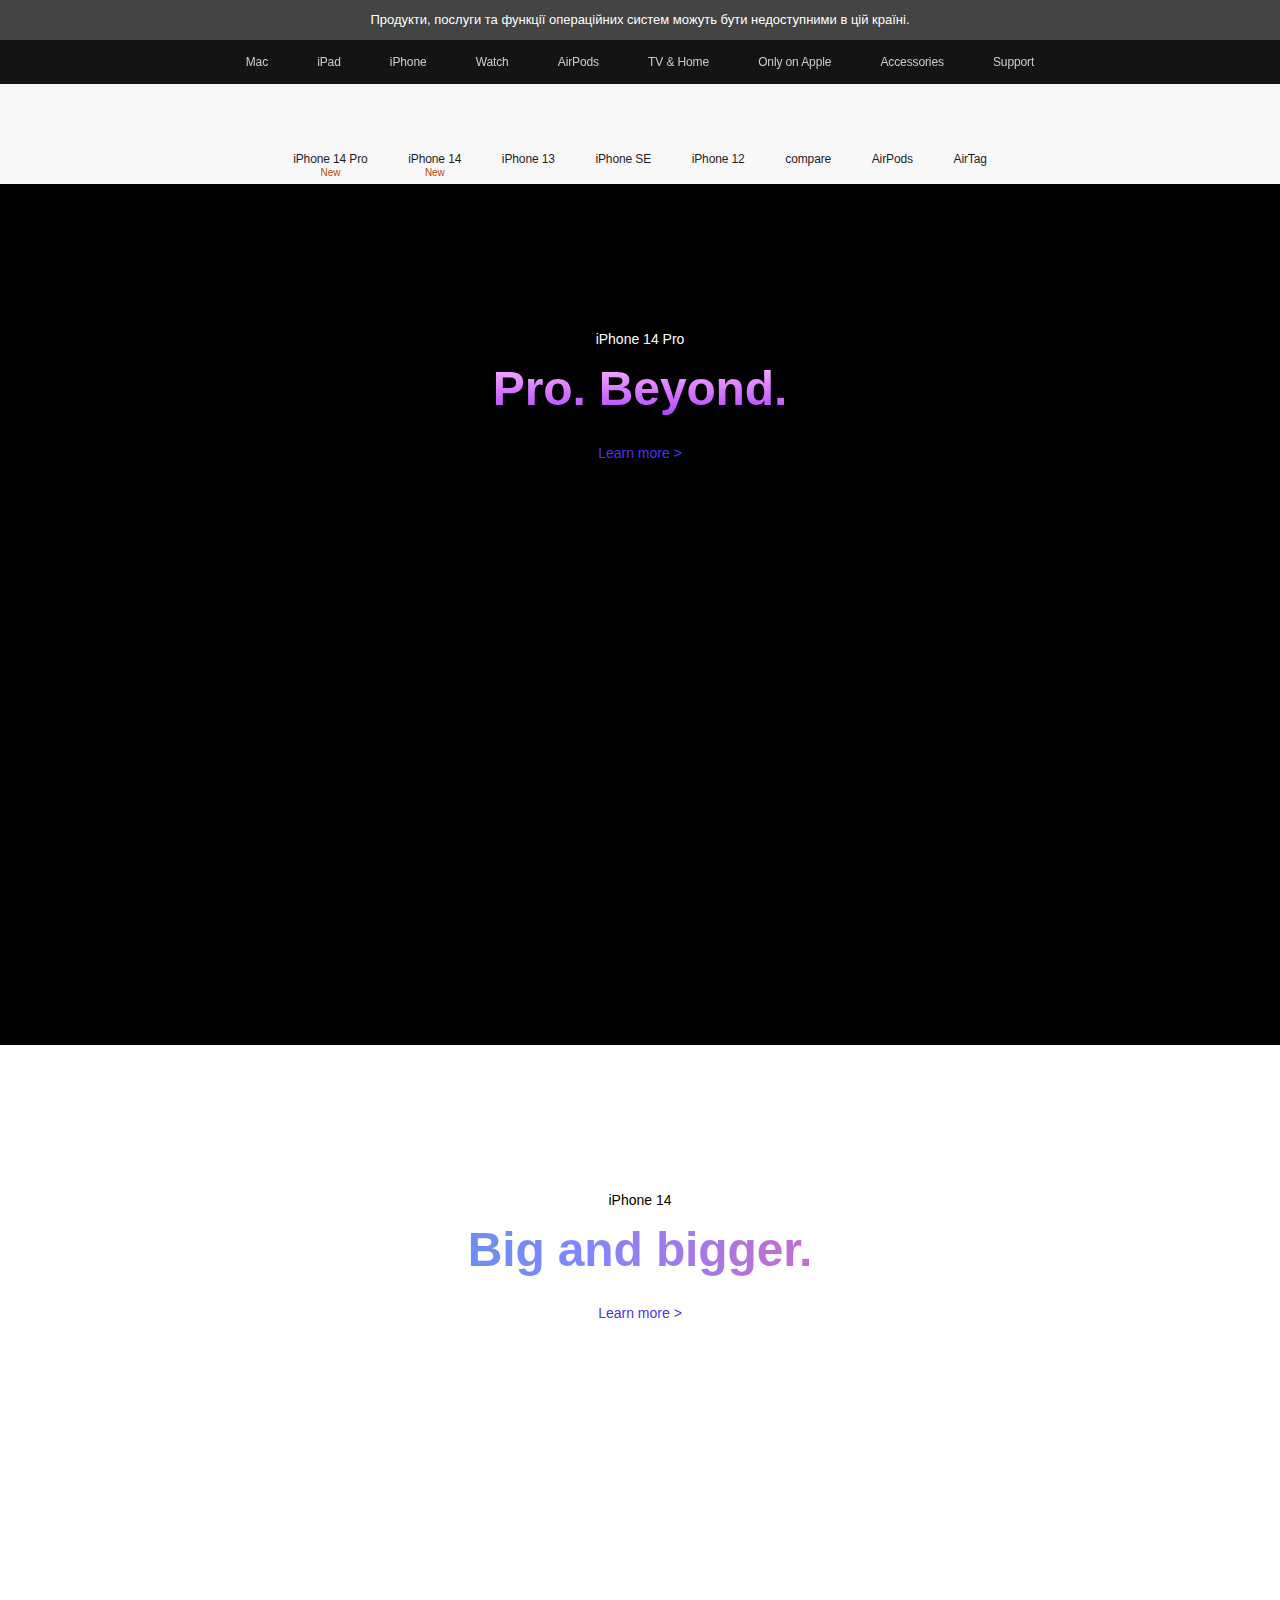
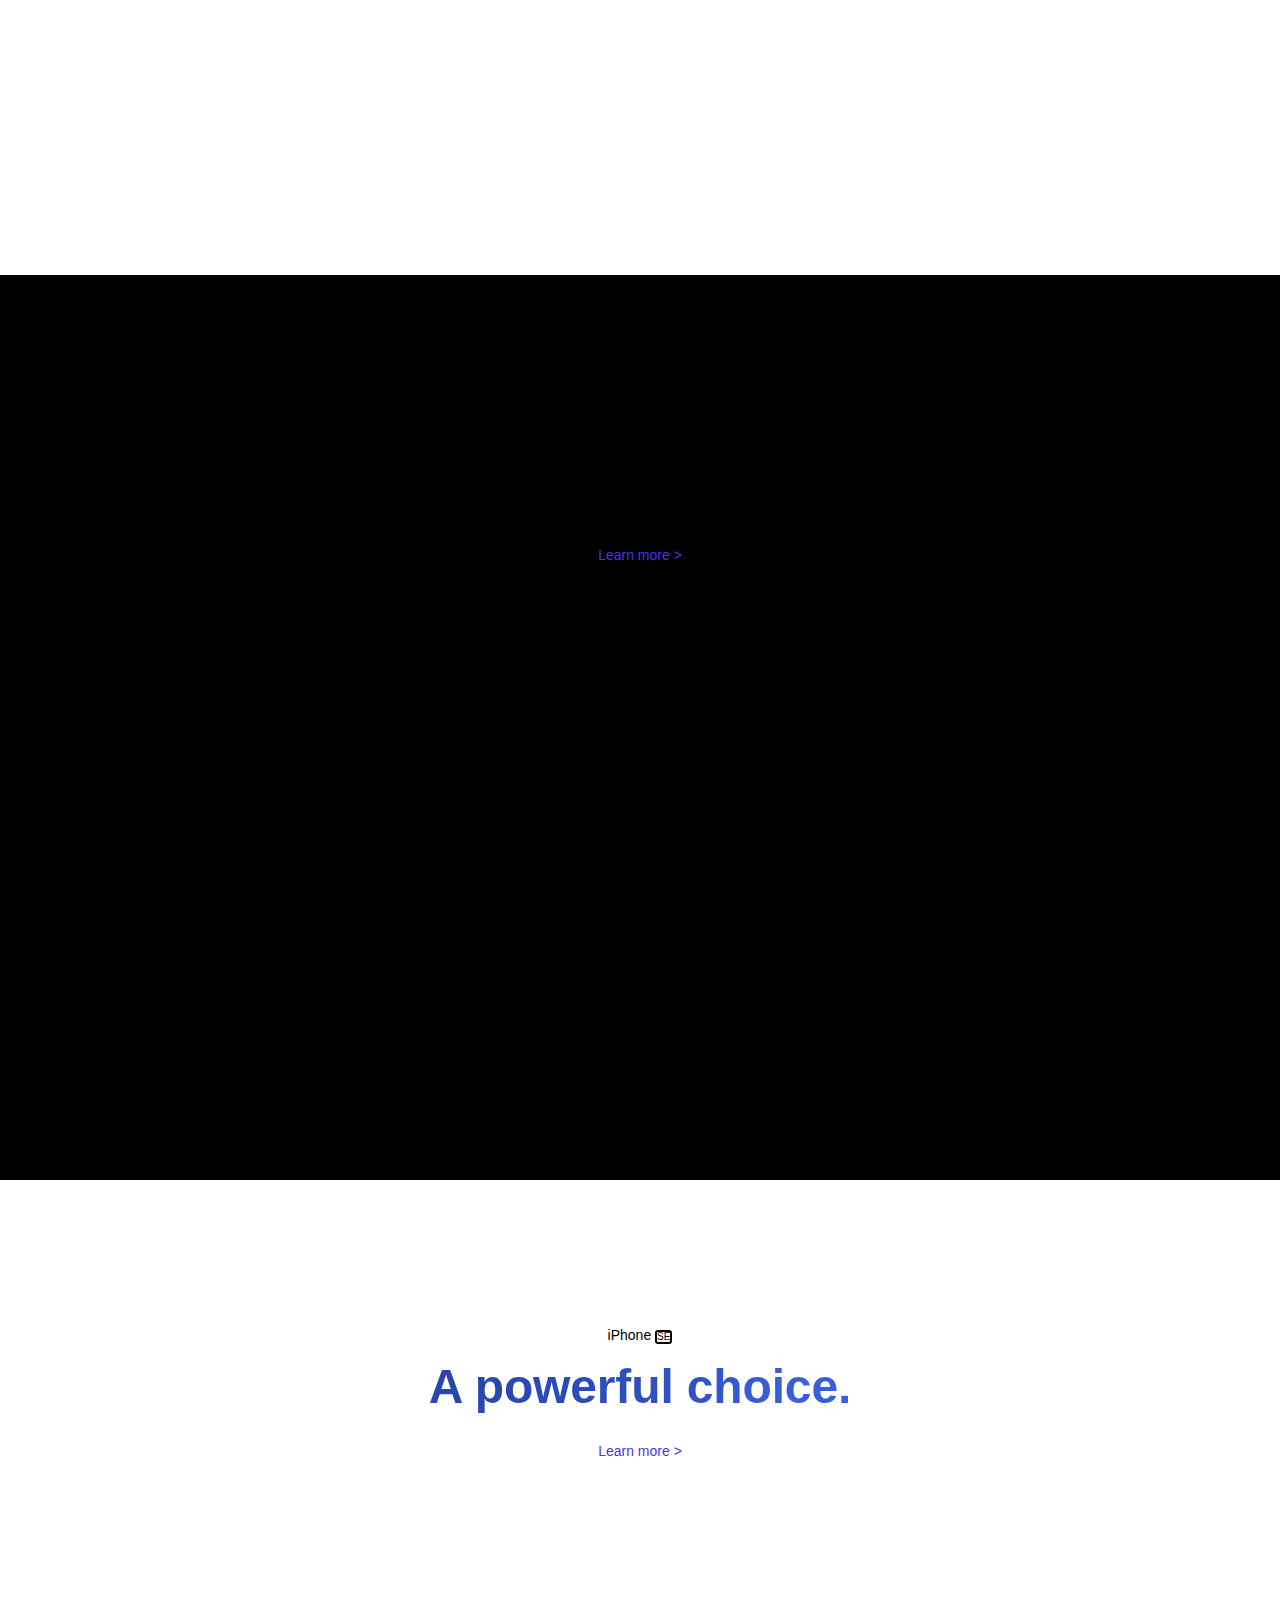
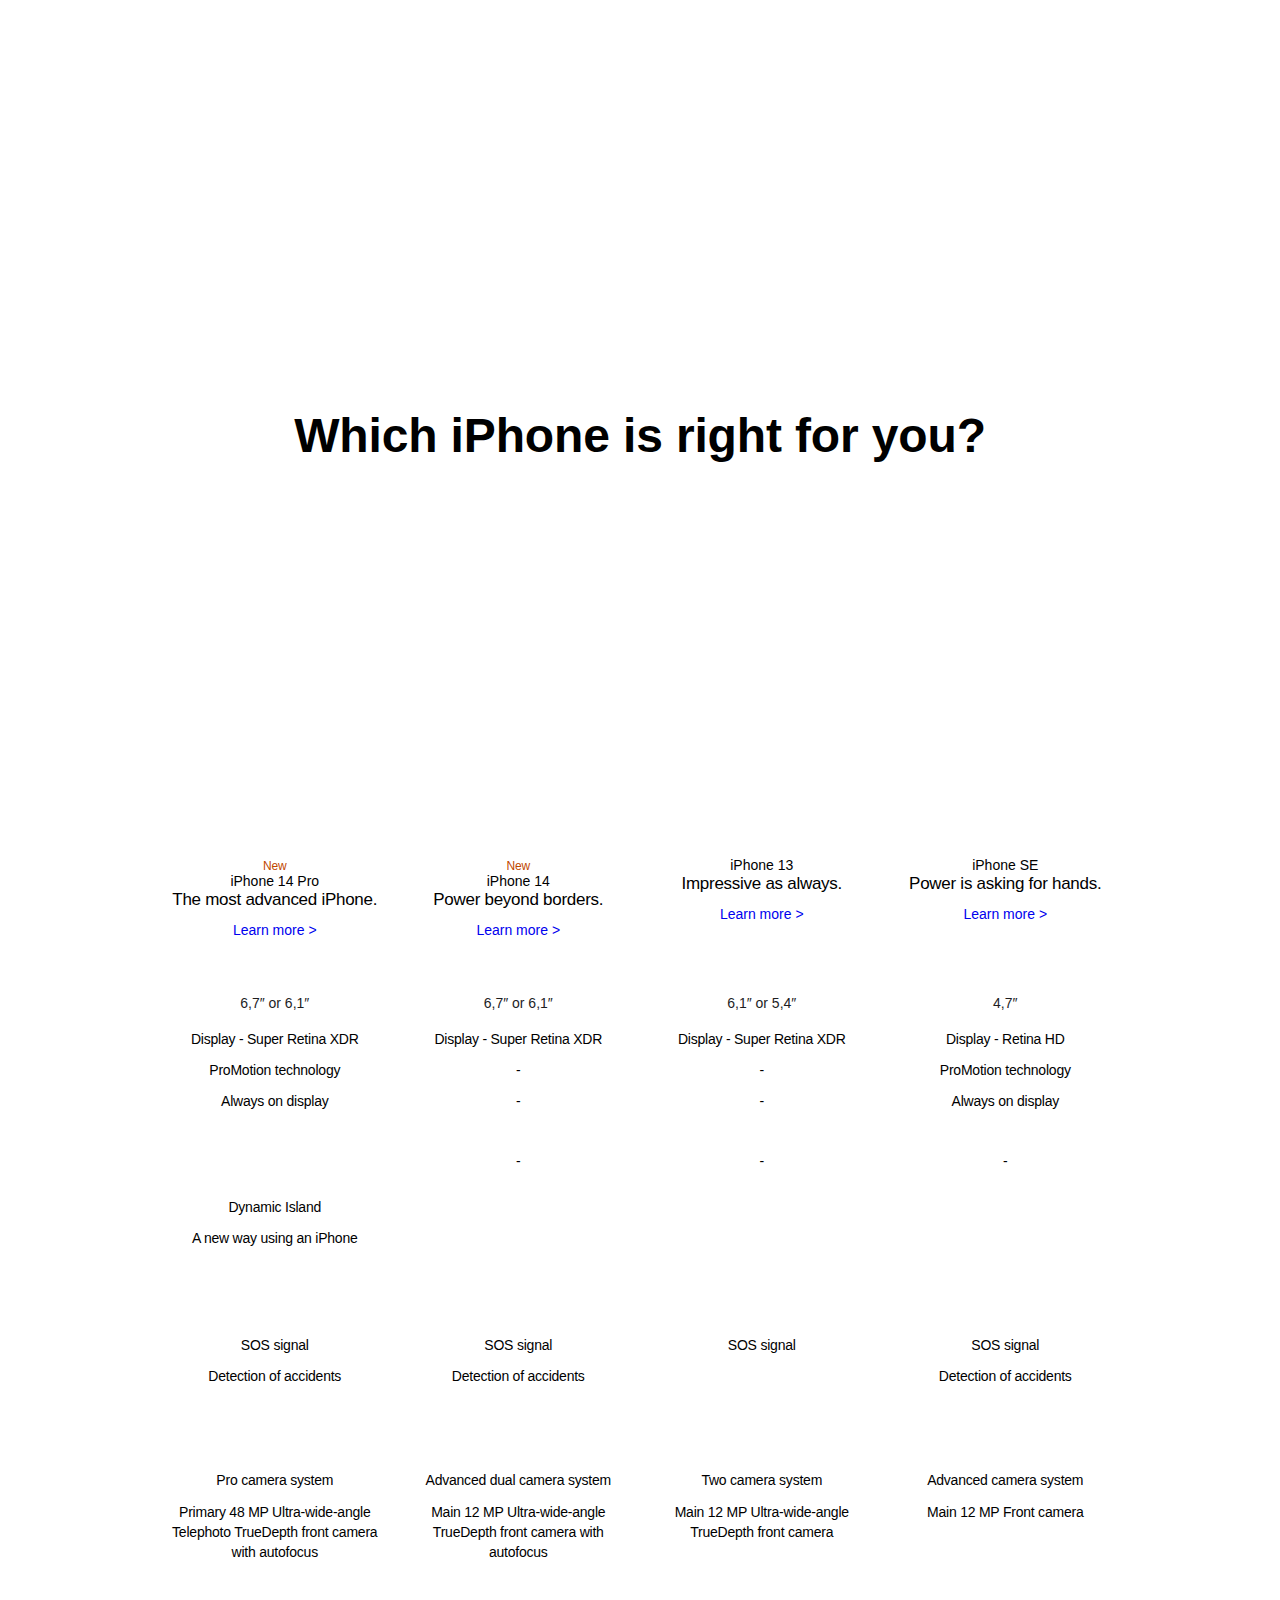
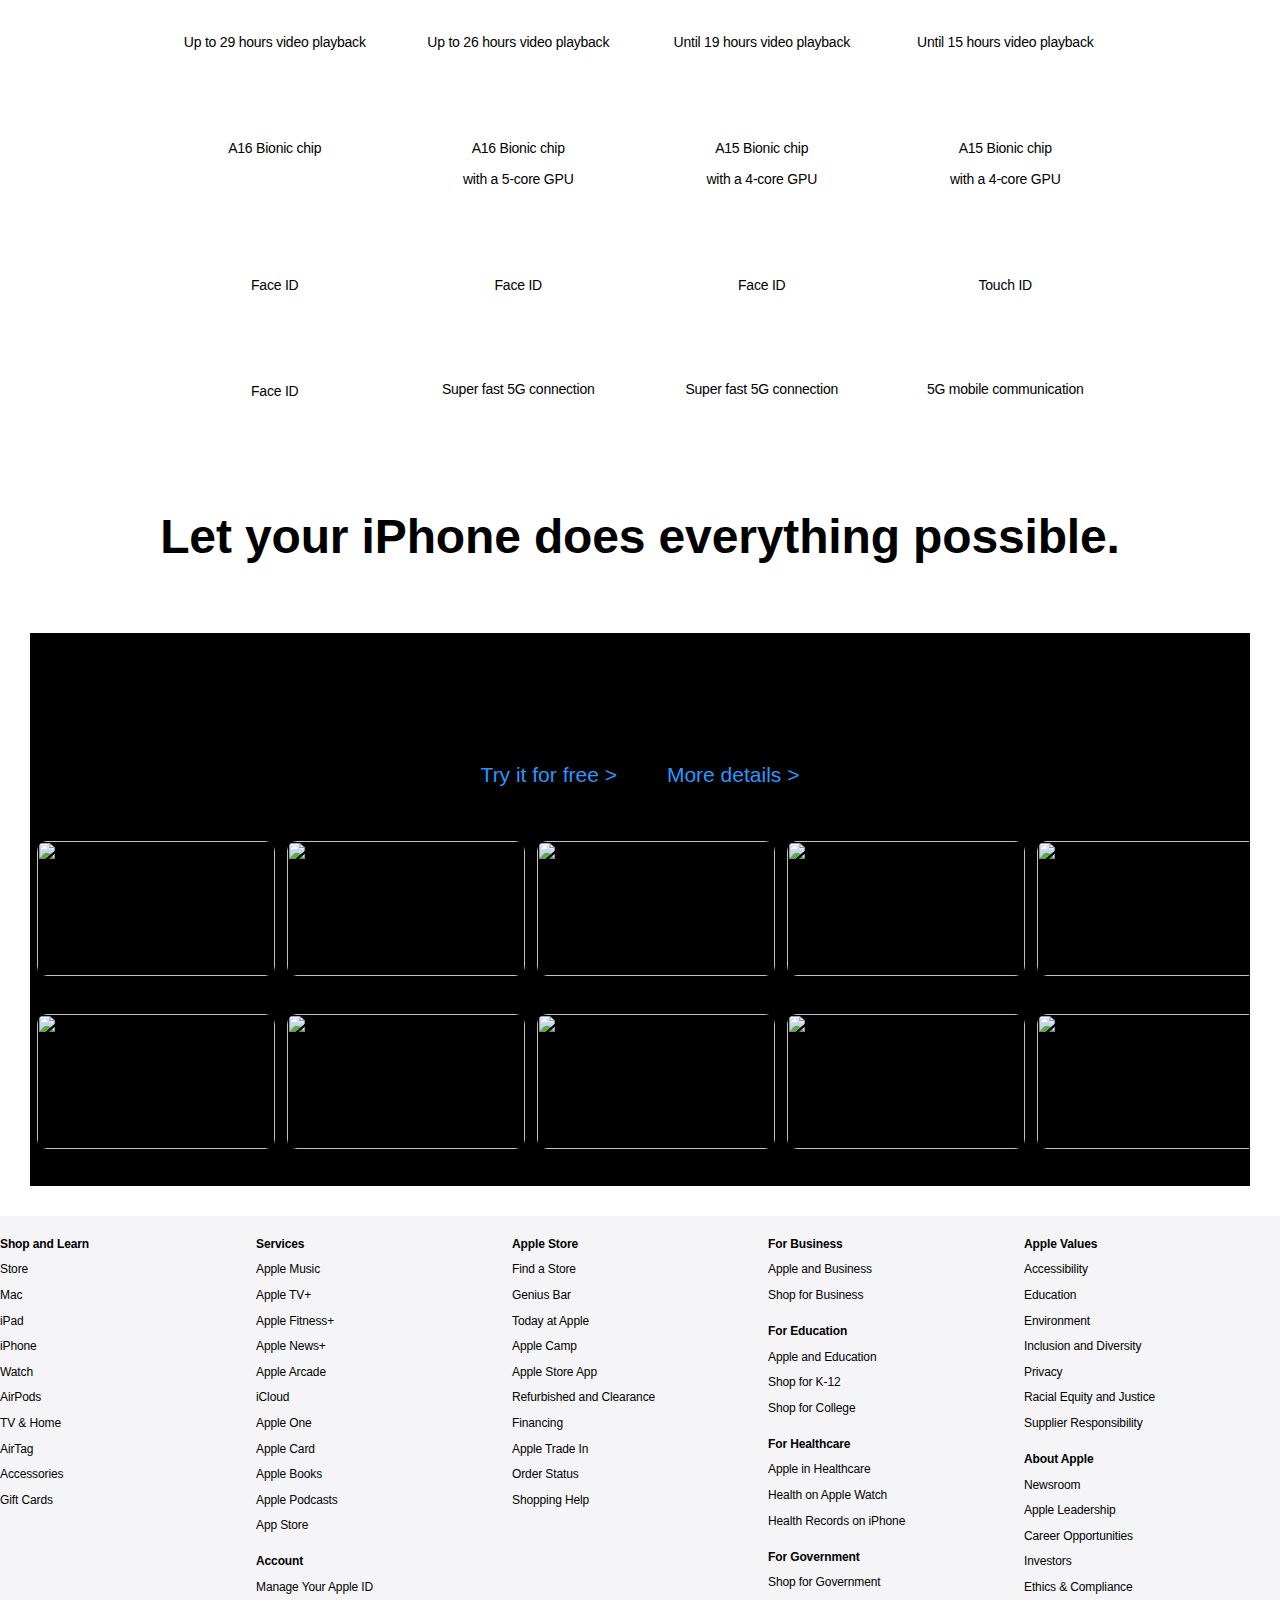
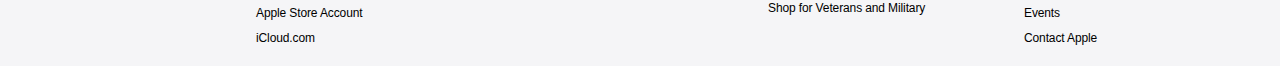
==== commit 4bb20a15: "90%" ====
--- a/index.html
+++ b/index.html
@@ -439,6 +439,107 @@
                 </div>
             </div>
         </section>
-    
+    <footer>
+        <nav class="ac-gf-directory">
+            <div class="ac-gf-directory-column">
+                <ul class="ac-gf-directory-column-section-list"> 
+                    <h3 class="ac-gf-directory-column-section-title">Shop and Learn</h3>
+                    <li class="ac-gf-directory-column-section-item">Store</li>
+                    <li class="ac-gf-directory-column-section-item">Mac</li>
+                    <li class="ac-gf-directory-column-section-item">iPad</li>
+                    <li class="ac-gf-directory-column-section-item">iPhone</li>
+                    <li class="ac-gf-directory-column-section-item">Watch</li>
+                    <li class="ac-gf-directory-column-section-item">AirPods</li>
+                    <li class="ac-gf-directory-column-section-item">TV & Home</li>
+                    <li class="ac-gf-directory-column-section-item">AirTag</li>
+                    <li class="ac-gf-directory-column-section-item">Accessories</li>
+                    <li class="ac-gf-directory-column-section-item">Gift Cards</li>
+                </ul>
+            </div>
+            <div class="ac-gf-directory-column">
+                <ul class="ac-gf-directory-column-section-list">
+                    <h3 class="ac-gf-directory-column-section-title">Services</h3>
+                    <li class="ac-gf-directory-column-section-item">Apple Music</li>
+                    <li class="ac-gf-directory-column-section-item">Apple TV+</li>
+                    <li class="ac-gf-directory-column-section-item">Apple Fitness+</li>
+                    <li class="ac-gf-directory-column-section-item">Apple News+</li>
+                    <li class="ac-gf-directory-column-section-item">Apple Arcade</li>
+                    <li class="ac-gf-directory-column-section-item">iCloud</li>
+                    <li class="ac-gf-directory-column-section-item">Apple One</li>
+                    <li class="ac-gf-directory-column-section-item">Apple Card</li>
+                    <li class="ac-gf-directory-column-section-item">Apple Books</li>
+                    <li class="ac-gf-directory-column-section-item">Apple Podcasts</li>
+                    <li class="ac-gf-directory-column-section-item">App Store</li>
+                </ul>
+                <ul class="ac-gf-directory-column-section-list">
+                    <h3 class="ac-gf-directory-column-section-title">Account</h3>
+                    <li class="ac-gf-directory-column-section-item">Manage Your Apple ID</li>
+                    <li class="ac-gf-directory-column-section-item">Apple Store Account</li>
+                    <li class="ac-gf-directory-column-section-item">iCloud.com</li>
+                </ul>
+            </div>
+            <div class="ac-gf-directory-column">
+                <ul class="ac-gf-directory-column-section-list">
+                    <h3 class="ac-gf-directory-column-section-title">Apple Store</h3>
+                    <li class="ac-gf-directory-column-section-item">Find a Store</li>
+                    <li class="ac-gf-directory-column-section-item">Genius Bar</li>
+                    <li class="ac-gf-directory-column-section-item">Today at Apple</li>
+                    <li class="ac-gf-directory-column-section-item">Apple Camp</li>
+                    <li class="ac-gf-directory-column-section-item">Apple Store App</li>
+                    <li class="ac-gf-directory-column-section-item">Refurbished and Clearance</li>
+                    <li class="ac-gf-directory-column-section-item">Financing</li>
+                    <li class="ac-gf-directory-column-section-item">Apple Trade In</li>
+                    <li class="ac-gf-directory-column-section-item">Order Status</li>
+                    <li class="ac-gf-directory-column-section-item">Shopping Help</li>
+                </ul>
+            </div>
+            <div class="ac-gf-directory-column">
+                <ul class="ac-gf-directory-column-section-list">
+                    <h3 class="ac-gf-directory-column-section-title">For Business</h3>
+                    <li class="ac-gf-directory-column-section-item">Apple and Business</li>
+                    <li class="ac-gf-directory-column-section-item">Shop for Business</li>
+                </ul>
+                <ul class="ac-gf-directory-column-section-list">
+                    <h3 class="ac-gf-directory-column-section-title">For Education</h3>
+                    <li class="ac-gf-directory-column-section-item">Apple and Education</li>
+                    <li class="ac-gf-directory-column-section-item">Shop for K-12</li>
+                    <li class="ac-gf-directory-column-section-item">Shop for College</li>
+                </ul>
+                <ul class="ac-gf-directory-column-section-list">
+                    <h3 class="ac-gf-directory-column-section-title">For Healthcare</h3>
+                    <li class="ac-gf-directory-column-section-item">Apple in Healthcare</li>
+                    <li class="ac-gf-directory-column-section-item">Health on Apple Watch</li>
+                    <li class="ac-gf-directory-column-section-item">Health Records on iPhone</li>
+                </ul>
+                <ul class="ac-gf-directory-column-section-list">
+                    <h3 class="ac-gf-directory-column-section-title">For Government</h3>
+                    <li class="ac-gf-directory-column-section-item">Shop for Government</li>
+                    <li class="ac-gf-directory-column-section-item">Shop for Veterans and Military</li>
+                </ul>
+            </div>
+            <div class="ac-gf-directory-column">
+                <ul class="ac-gf-directory-column-section-list">
+                    <h3 class="ac-gf-directory-column-section-title">Apple Values</h3>
+                    <li class="ac-gf-directory-column-section-item">Accessibility</li>
+                    <li class="ac-gf-directory-column-section-item">Education</li>
+                    <li class="ac-gf-directory-column-section-item">Environment</li>
+                    <li class="ac-gf-directory-column-section-item">Inclusion and Diversity</li>
+                    <li class="ac-gf-directory-column-section-item">Privacy</li>
+                    <li class="ac-gf-directory-column-section-item">Racial Equity and Justice</li>
+                    <li class="ac-gf-directory-column-section-item">Supplier Responsibility</li>
+                </ul>
+                <ul class="ac-gf-directory-column-section-list">
+                    <h3 class="ac-gf-directory-column-section-title">About Apple</h3>
+                    <li class="ac-gf-directory-column-section-item">Newsroom</li>
+                    <li class="ac-gf-directory-column-section-item">Apple Leadership</li>
+                    <li class="ac-gf-directory-column-section-item">Career Opportunities</li>
+                    <li class="ac-gf-directory-column-section-item">Investors</li>
+                    <li class="ac-gf-directory-column-section-item">Ethics & Compliance</li>
+                    <li class="ac-gf-directory-column-section-item">Events</li>
+                    <li class="ac-gf-directory-column-section-item">Contact Apple</li>
+                </ul>
+            </div>
+        </nav>
+    </footer>
 </body>
 </html>--- a/css/style.css
+++ b/css/style.css
@@ -46,12 +46,8 @@
     right: 0;
     left: 0; */
     z-index: 9999;
-    display: block;
     margin: 0;
     width: 100%;
-    min-width: 1024px;
-    height: 48px;
-    max-height: 44px;
     background: rgba(0,0,0,0.92);
     font-size: 17px;
     -webkit-user-select: none;
@@ -835,10 +831,13 @@
 }
 
 .typography-tile-copy{
+    margin-top: 0;
+    margin: 25px;
+}
+
+.typography-tile-copy a{
     font-size: 21px;
     color: rgb(41 151 255);
-    margin-top: 0;
-    margin: 25px ;
 }
 
 
@@ -946,96 +945,54 @@
 }
 
 
-
-
-
-
-
-
-/*------------------------------------*\
-   LOCAL SCREENS
-\*------------------------------------*/
-
-/*------------------------------------*\
-   END LOCAL SCREENS
-\*------------------------------------*/
-
-/*------------------------------------*\
-   LOCAL FIXES
-\*------------------------------------*/
-
-/* iPhone 14 and 14 plus Hero */
-.tile-iphone-14 .hero-bgimage {
-	background-image: url(/ua/iphone/home/images/overview/hero/iphone_14_hero__ceub5xriecgi_large.jpg);
-}
-@media (-webkit-min-device-pixel-ratio: 1.5), (min-resolution: 144dpi), only screen and (-webkit-min-device-pixel-ratio: 1.5), only screen and (min-resolution: 1.5dppx) {
-	.tile-iphone-14 .hero-bgimage {
-		background-image: url(/ua/iphone/home/images/overview/hero/iphone_14_hero__ceub5xriecgi_large_2x.jpg);
-	}
-}
-@media only screen and (max-width: 1068px) {
-	.tile-iphone-14 .hero-bgimage {
-		width: 529px;
-		height: 481px;
-		background-size: 529px 481px;
-		background-repeat: no-repeat;
-		background-image: url(/ua/iphone/home/images/overview/hero/iphone_14_hero__ceub5xriecgi_medium.jpg);
-	}
-
-	.no-js .tile-apple-arcade .content-wrapper, .tile-apple-arcade .content-wrapper.hide {
-		background-position: center 260px;
-	}
-
-	.section-more-iphone .tile-apple-arcade .links-inline li:last-child .tile-cta, .section-more-iphone .trial-cta {
-		margin-top: 0px;
-	}
-
-	.tile-apple-arcade .links-inline {
-		margin-top: 18px;
-	}
-}
-@media only screen and (max-width: 1068px) and (-webkit-min-device-pixel-ratio: 1.5), only screen and (max-width: 1068px) and (min-resolution: 1.5dppx), only screen and (max-width: 1068px) and (min-resolution: 144dpi) {
-	.tile-iphone-14 .hero-bgimage {
-		background-image: url(/ua/iphone/home/images/overview/hero/iphone_14_hero__ceub5xriecgi_medium_2x.jpg);
-	}
-}
-@media only screen and (max-width: 734px) {
-	.tile-iphone-14 .hero-bgimage {
-		width: 349px;
-		height: 317px;
-		background-size: 349px 317px;
-		background-repeat: no-repeat;
-		background-image: url(/ua/iphone/home/images/overview/hero/iphone_14_hero__ceub5xriecgi_small.jpg);
-	}
-}
-@media only screen and (max-width: 734px) and (-webkit-min-device-pixel-ratio: 1.5), only screen and (max-width: 734px) and (min-resolution: 1.5dppx), only screen and (max-width: 734px) and (min-resolution: 144dpi) {
-	.tile-iphone-14 .hero-bgimage {
-		background-image: url(/ua/iphone/home/images/overview/hero/iphone_14_hero__ceub5xriecgi_small_2x.jpg);
-	}
-}
-
-@media only screen and (min-width: 1069px) {
-	.tile-apple-arcade .tile-copy-1 {
-		max-width: 415px;
-	}
-
-	.tile-apple-music .links-inline li:last-child {
-		margin-left: 0px;
-	}
-	.tile-iphone-14 .copy-wrapper .hero-cta {
-		margin-top: 9px;
-	}
-}
-@media only screen and (max-width: 1068px) {
-	.tile-iphone-14 .copy-wrapper .links-stacked.stacked-m {
-		margin-top: 9px;
-	}
-}
-@media only screen and (max-width: 734px) {
-	.tile-iphone-14 .copy-wrapper .links-stacked.stacked-m {
-		margin-top: 9px;
-	}
-}
-/*------------------------------------*\
-   END LOCAL FIXES
-\*------------------------------------*/
+/* ------footer ------ */
+footer{
+    
+}
+
+.ac-gf-directory {
+    font-size: 12px;
+    line-height: 1.33337;
+    font-weight: 400;
+    letter-spacing: -.01em;
+    font-family: 'Arial CE', sans-serif;
+    display: -webkit-box;
+    display: -ms-flexbox;
+    display: flex;
+    -ms-flex-wrap: nowrap;
+    flex-wrap: nowrap;
+    padding-top: 20px;
+    background-color: rgb(245 245 247);;
+}
+
+
+
+.ac-gf-directory-column {
+    flex-basis:25%;
+}
+.ac-gf-directory-column-section-list {
+    margin-right: 20px;
+    margin-bottom: 20px;
+    list-style: none;
+    padding: 0;
+
+}
+.ac-gf-directory-column-section-title {
+    font-size: 12px;
+    line-height: 1.33337;
+    font-weight: 400;
+    letter-spacing: -.01em;
+    font-family: "SF Pro Text","Myriad Set Pro","SF Pro Icons","Apple Legacy Chevron","Helvetica Neue","Helvetica","Arial",sans-serif;
+    font-weight: 600;
+    margin-right: 20px;
+    margin-bottom: 0.8em;
+}
+.ac-gf-directory-column-section-item {
+    display: block;
+    pointer-events: auto;
+    margin-bottom: 0.8em;
+}
+
+
+
+
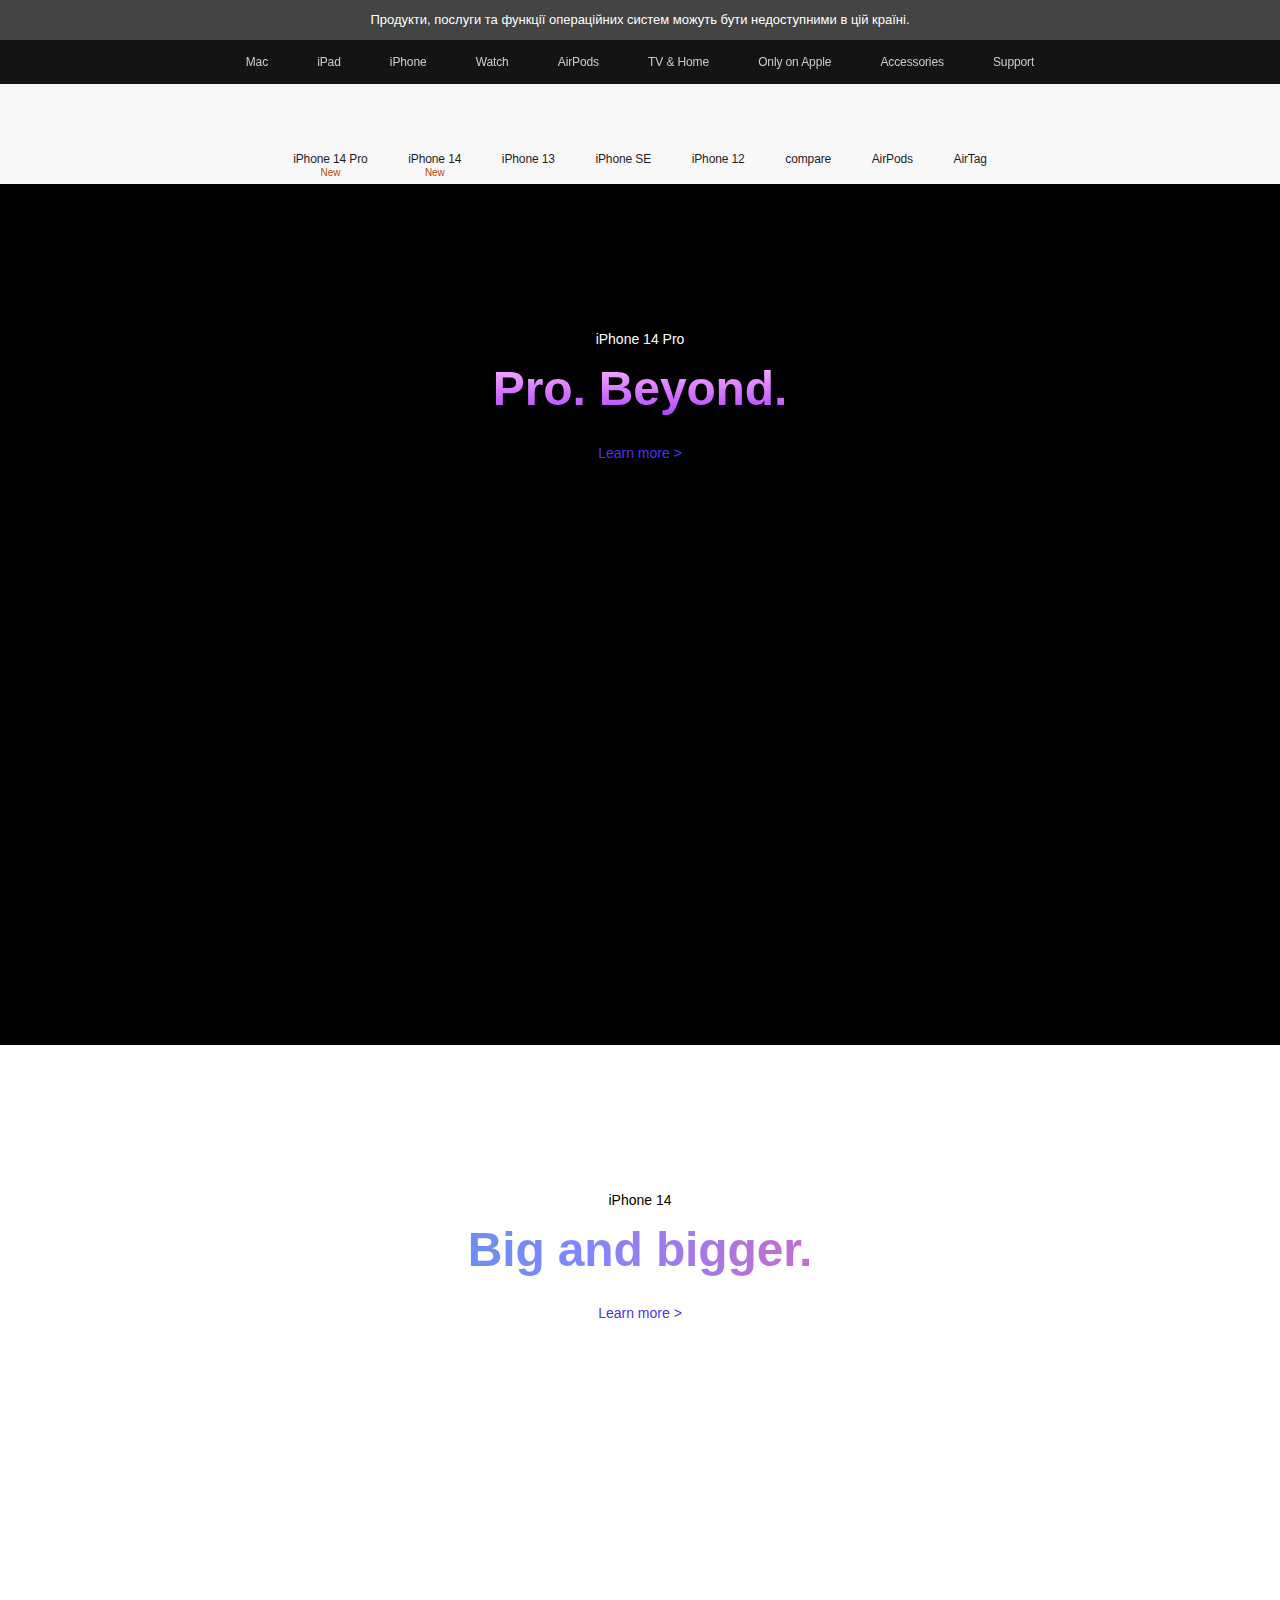
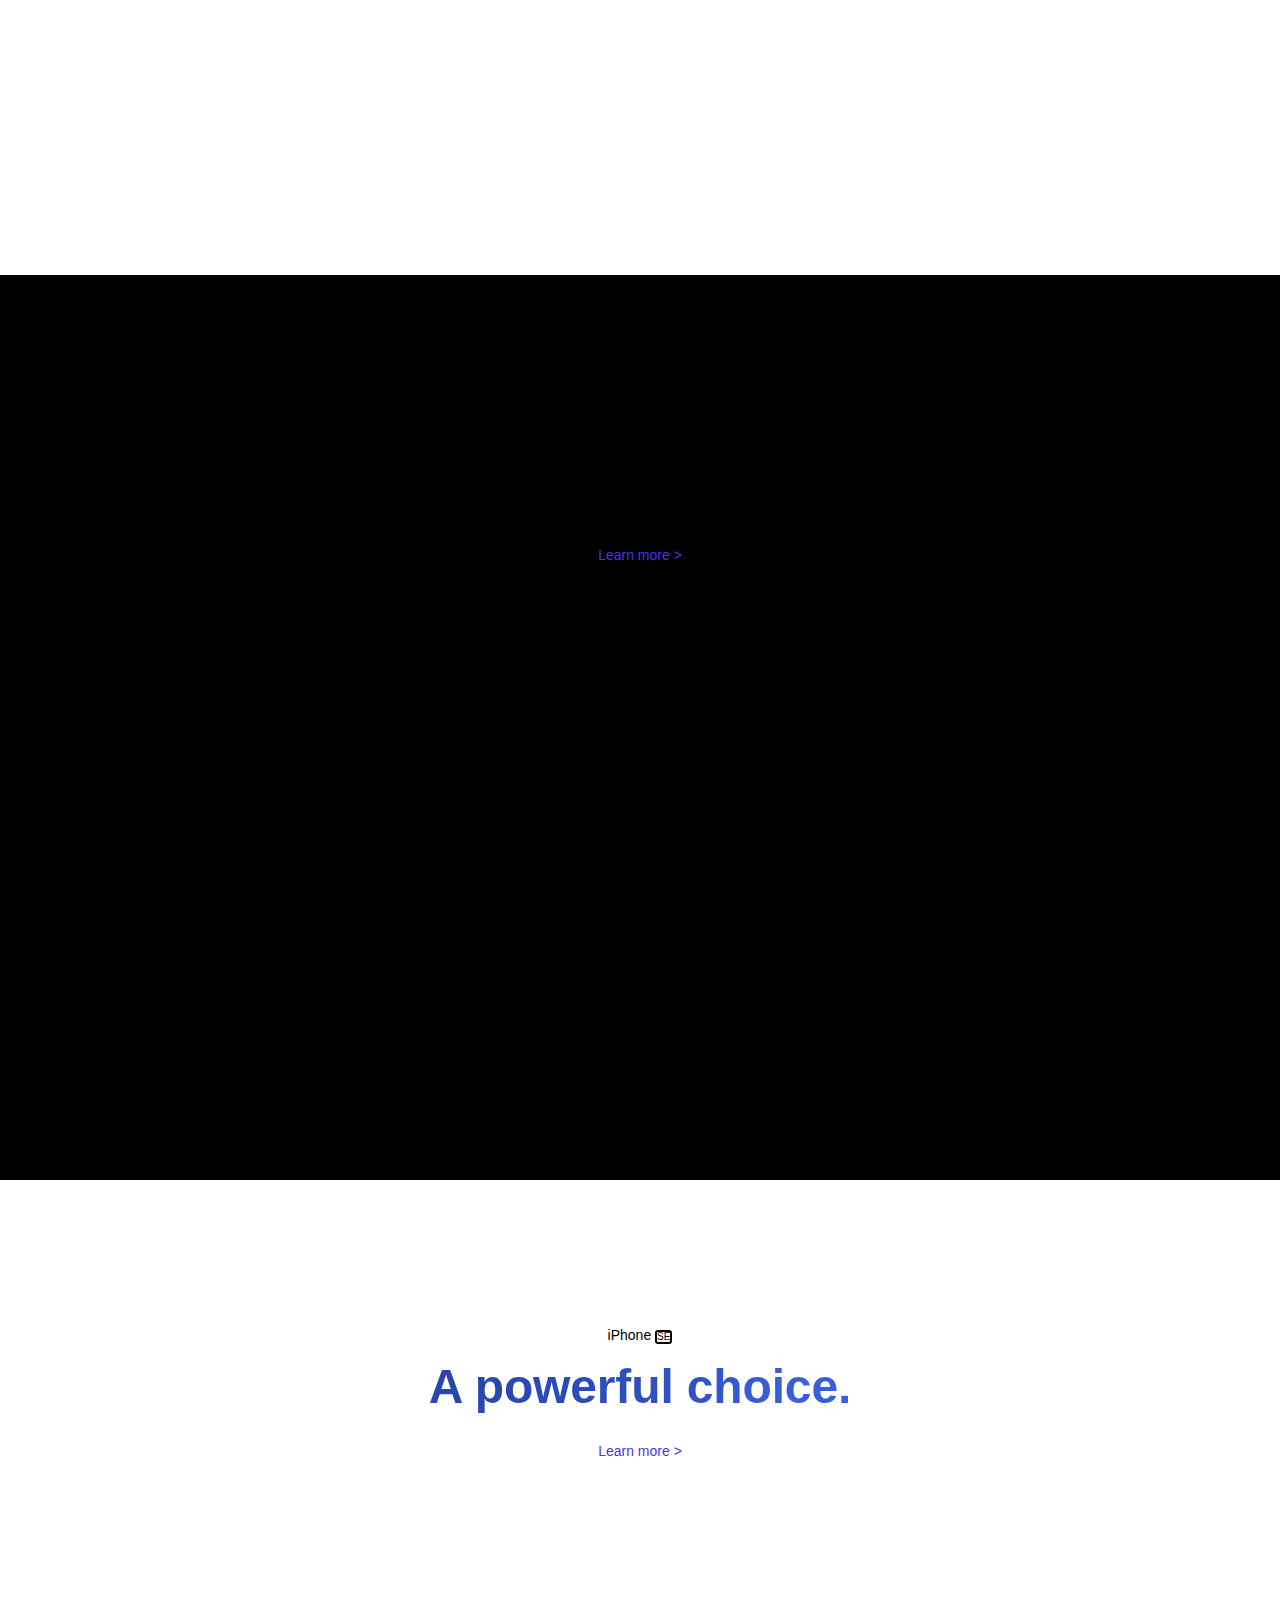
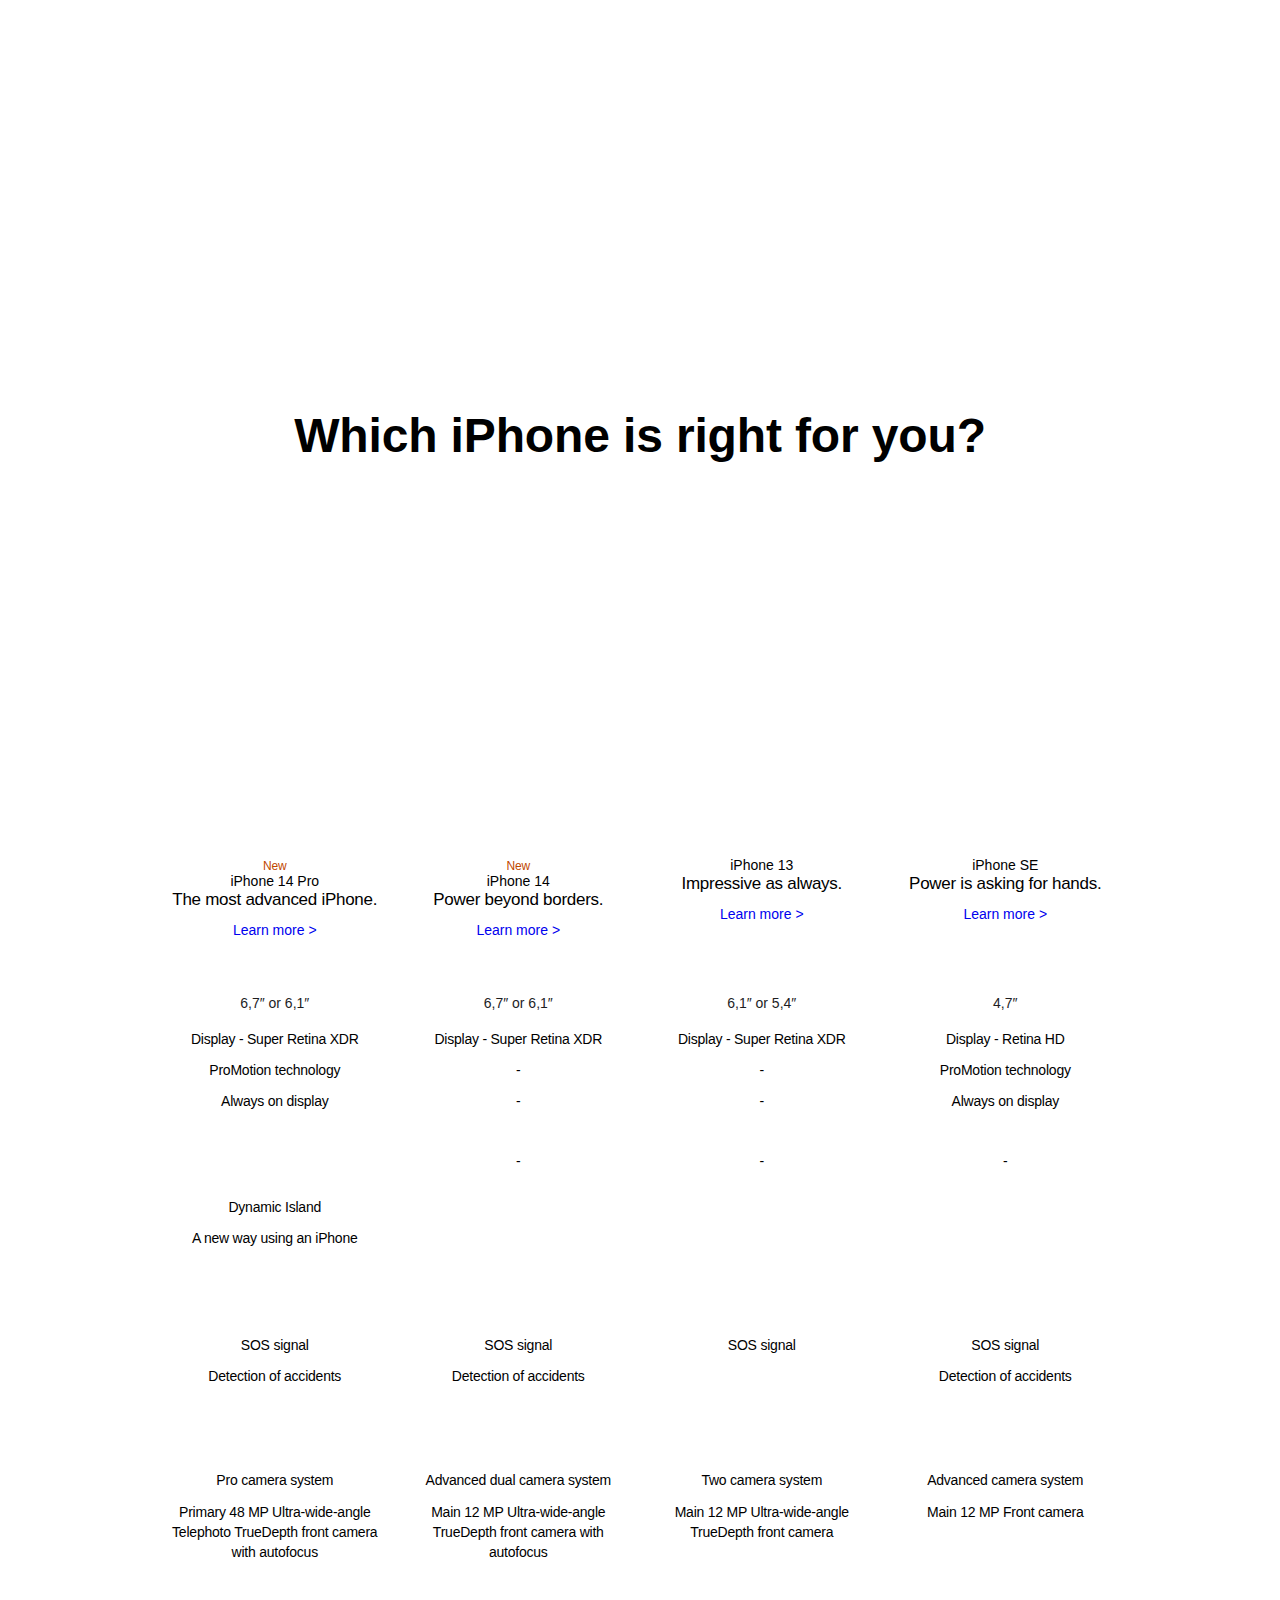
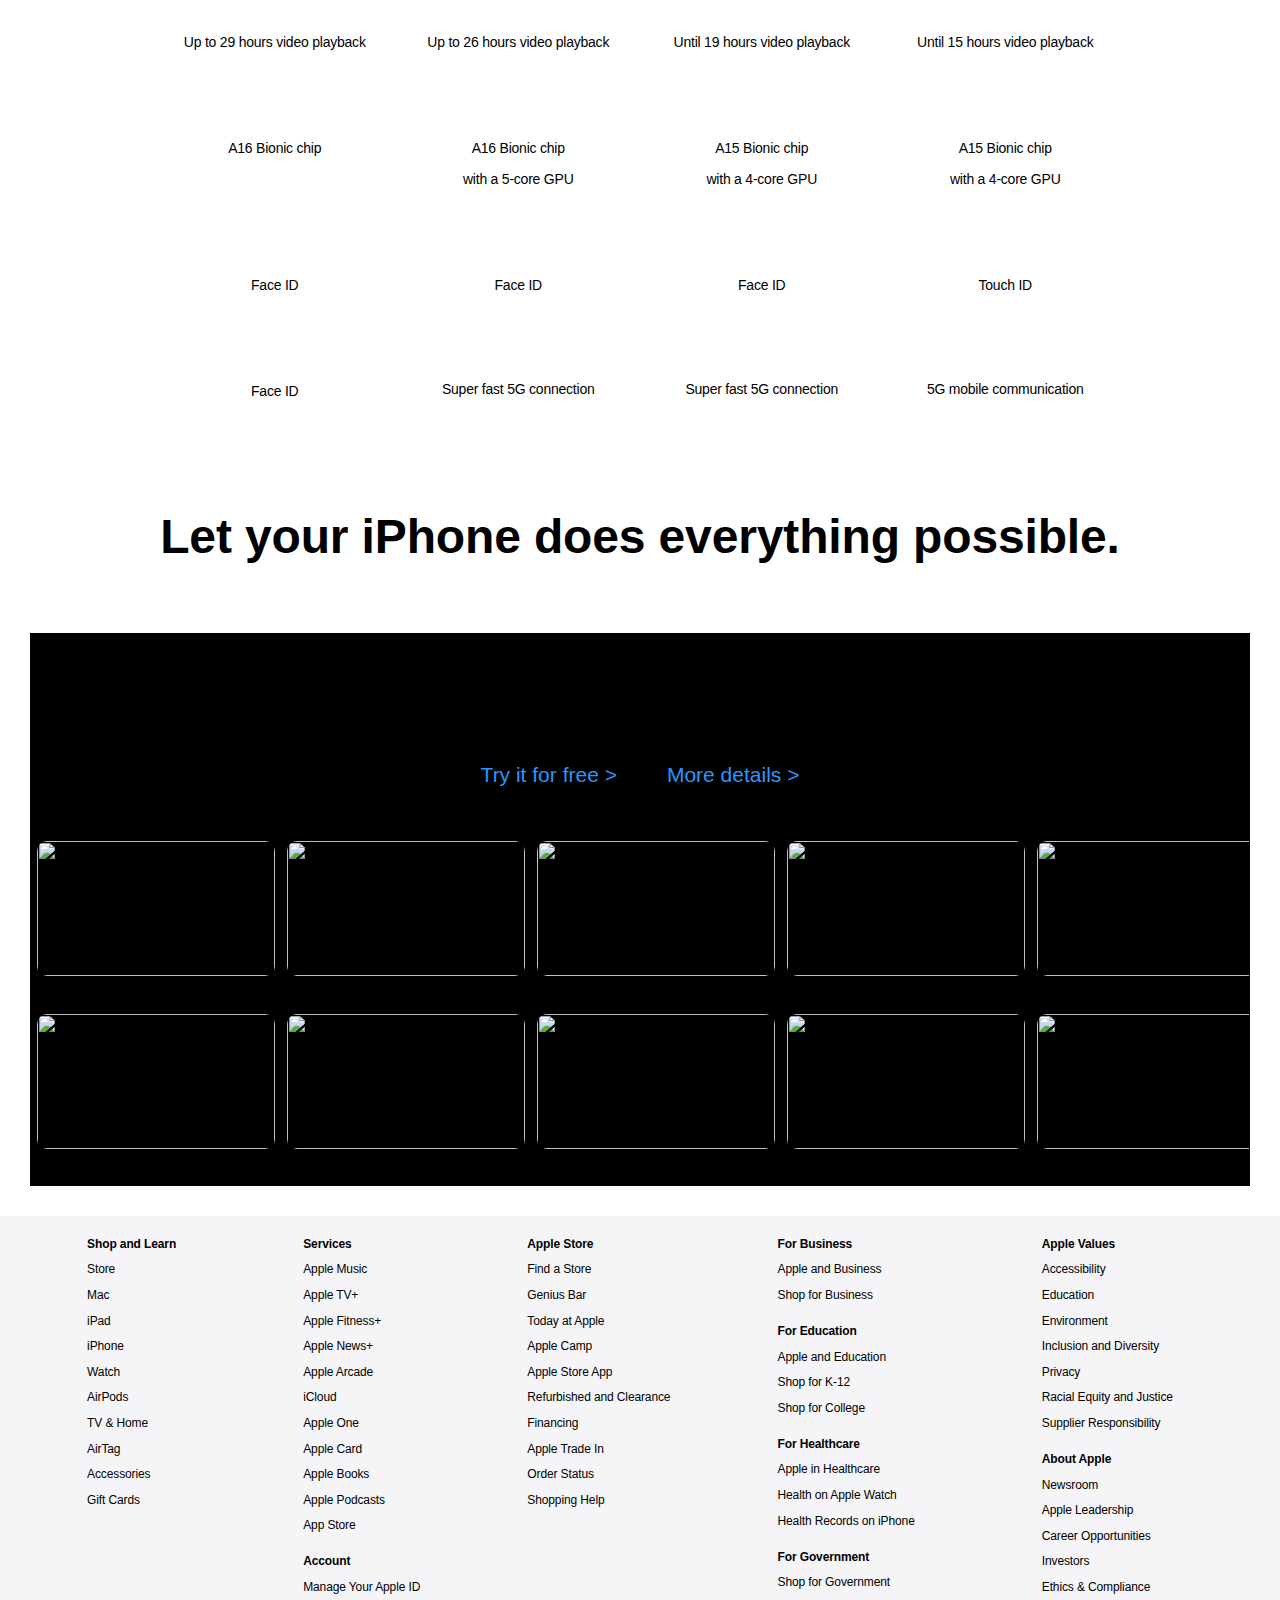
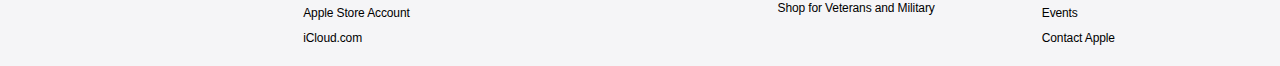
==== commit c089c3b0: "100% desktop" ====
--- a/index.html
+++ b/index.html
@@ -7,6 +7,7 @@
     <link rel="stylesheet" href="css/style.css">
     <link rel="stylesheet" href="css/style-null.css">
     <link rel="stylesheet" href="css/fonts.css">
+    <link rel="icon" type="image/x-icon" href="img/faviconV2.png">    
     <title>iPhone - Apple (UA)</title>
 </head>
 <body>
--- a/css/style.css
+++ b/css/style.css
@@ -73,7 +73,7 @@
     line-height: 3.66667;
     font-weight: 400;
     letter-spacing: -.01em;
-    font-family: "SF Pro Text","Myriad Set Pro","SF Pro Icons","Helvetica Neue","Helvetica","Arial",sans-serif;
+    font-family: "Arial",sans-serif;
     color: #f5f5f7;
     position: relative;
     z-index: 1;
@@ -962,13 +962,14 @@
     -ms-flex-wrap: nowrap;
     flex-wrap: nowrap;
     padding-top: 20px;
-    background-color: rgb(245 245 247);;
+    background-color: rgb(245 245 247);
+    justify-content: space-evenly;
 }
 
 
 
 .ac-gf-directory-column {
-    flex-basis:25%;
+    
 }
 .ac-gf-directory-column-section-list {
     margin-right: 20px;
@@ -991,8 +992,13 @@
     display: block;
     pointer-events: auto;
     margin-bottom: 0.8em;
-}
-
-
-
-
+    cursor: pointer;
+}
+
+.ac-gf-directory-column-section-item:hover{
+    color: rgb(60, 31, 245);
+}
+
+
+
+
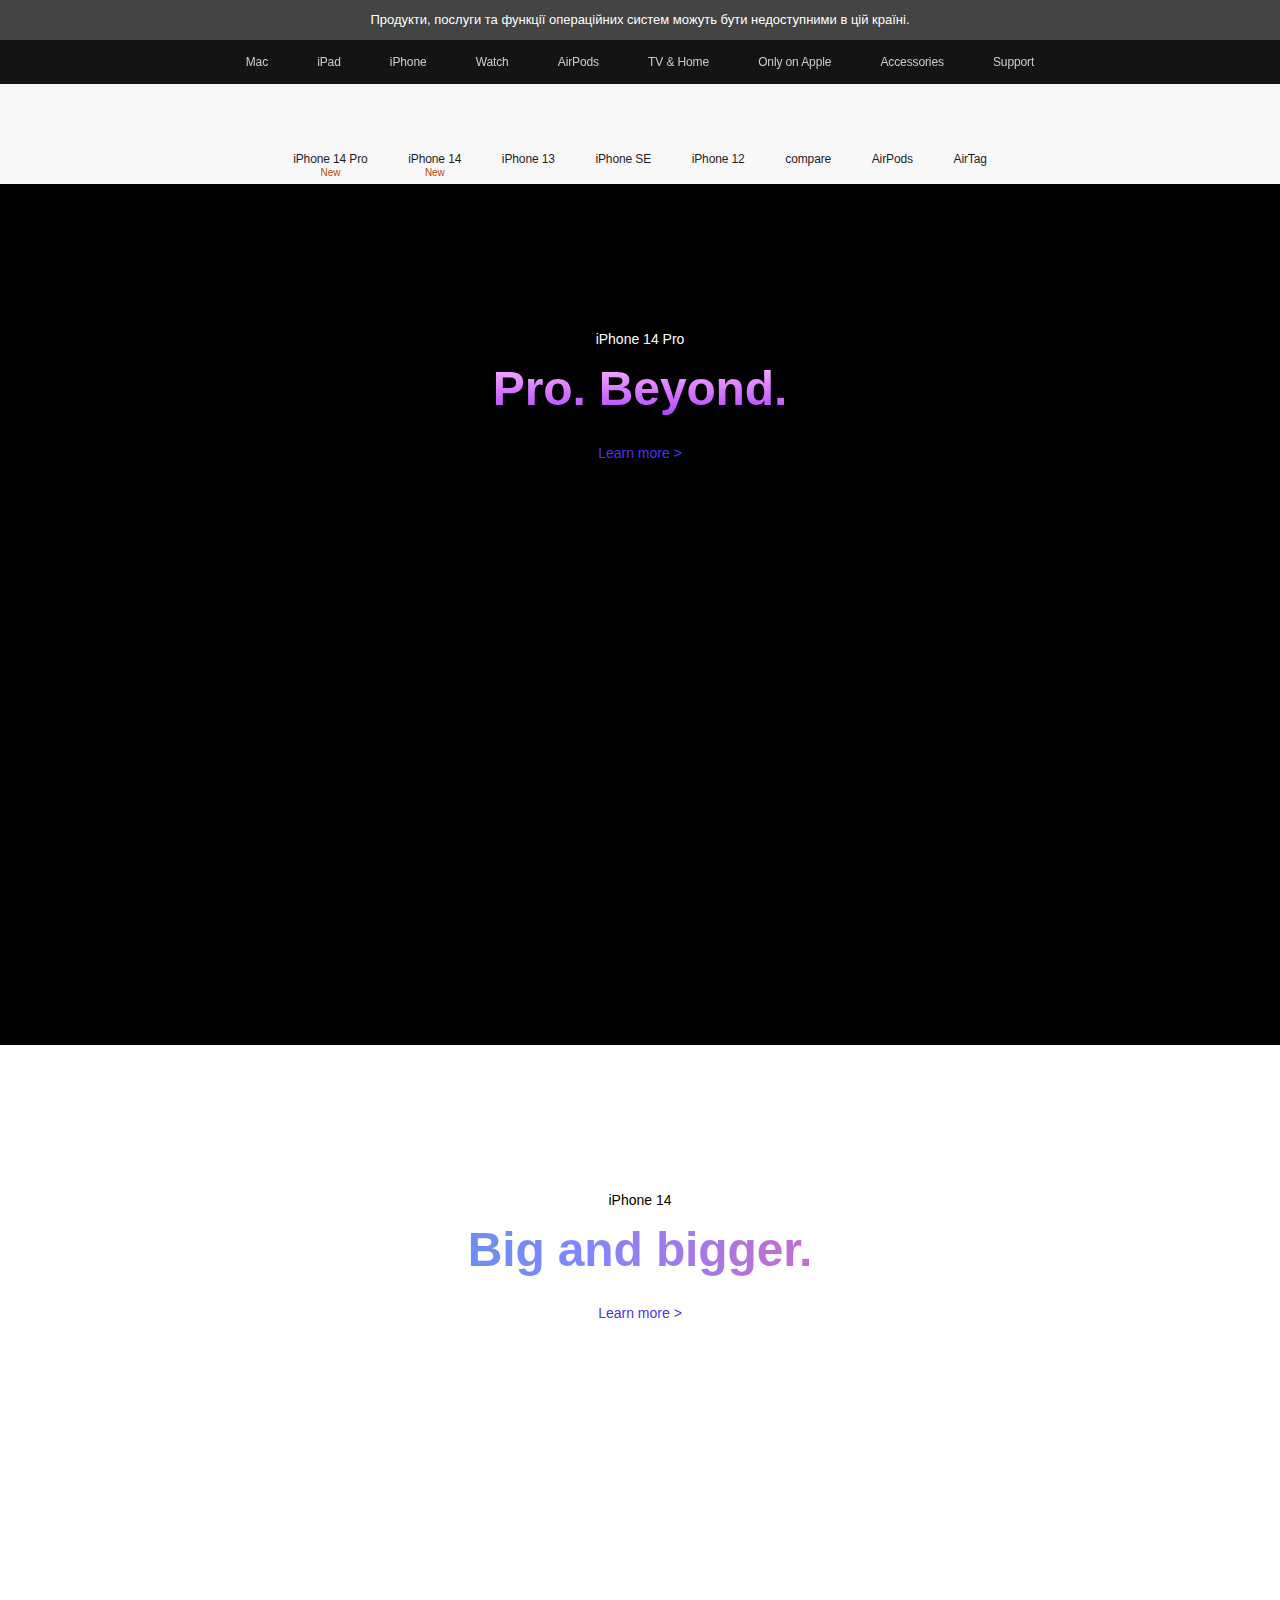
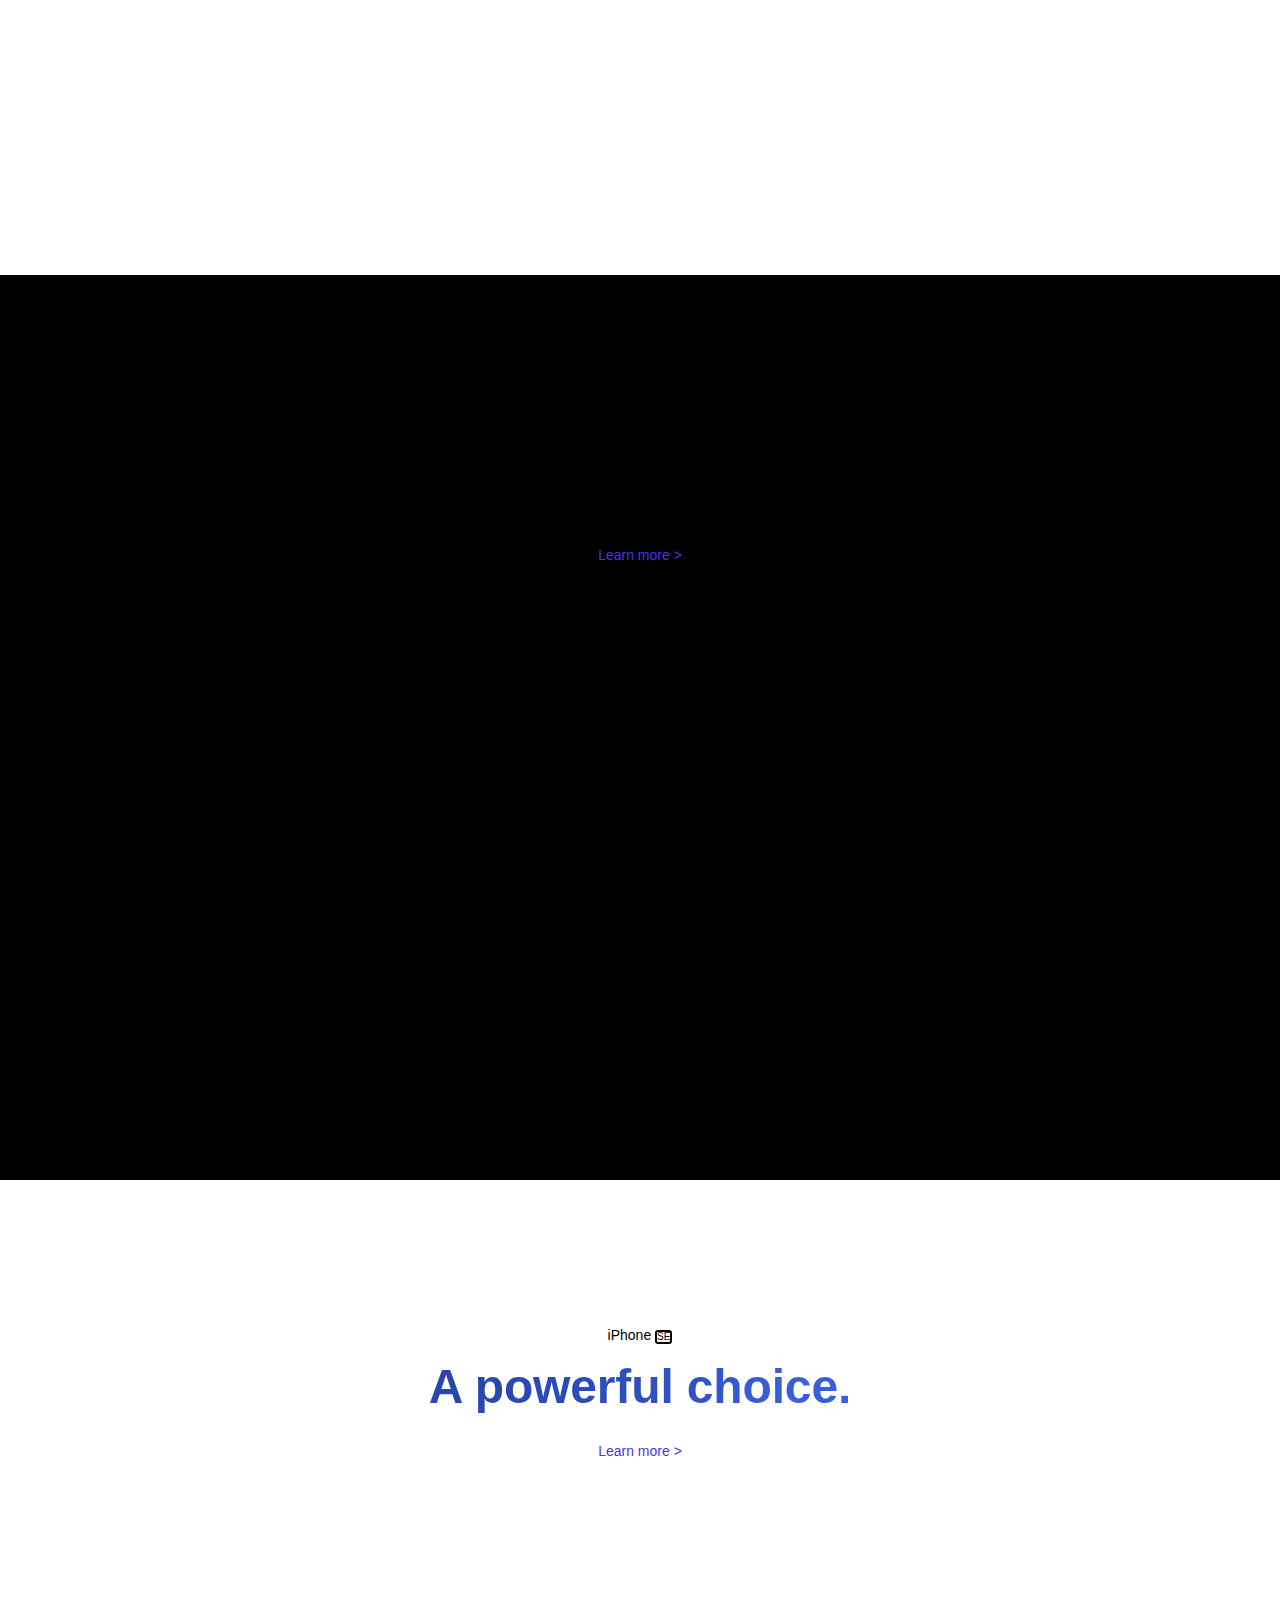
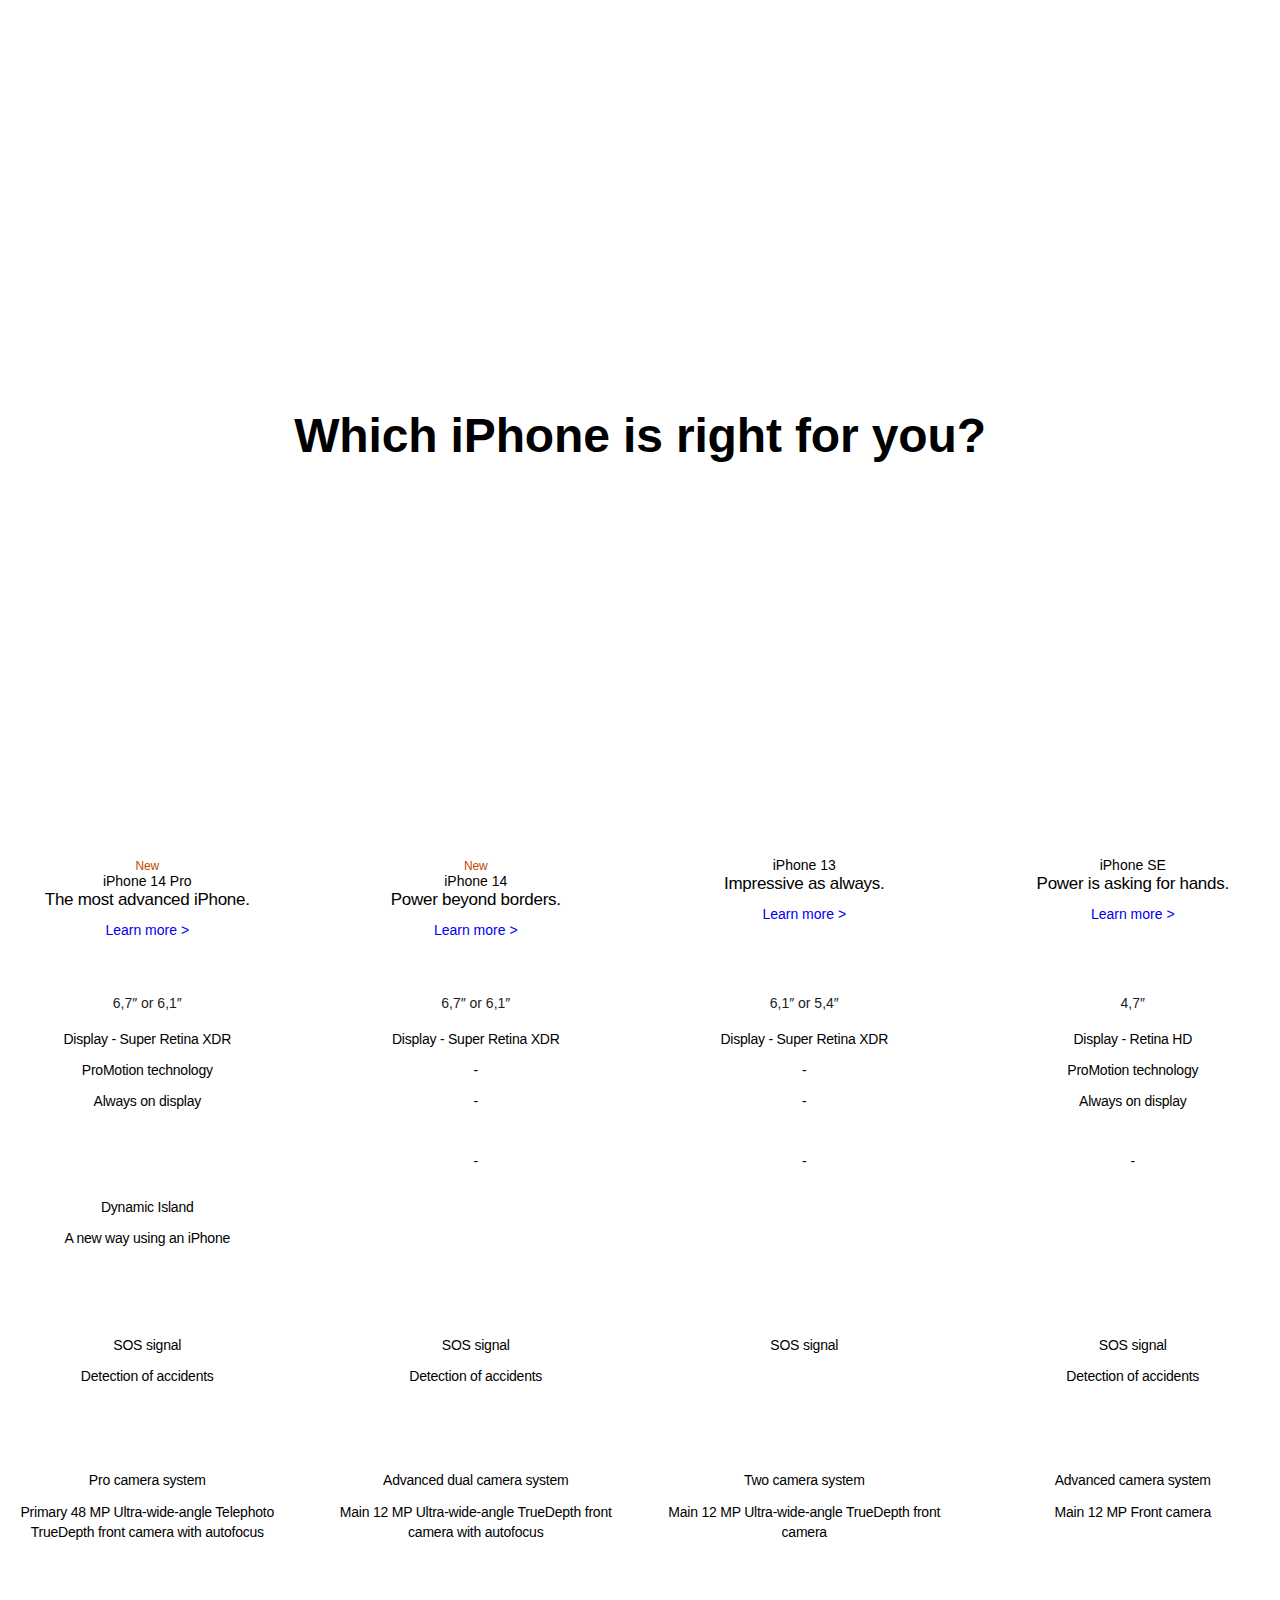
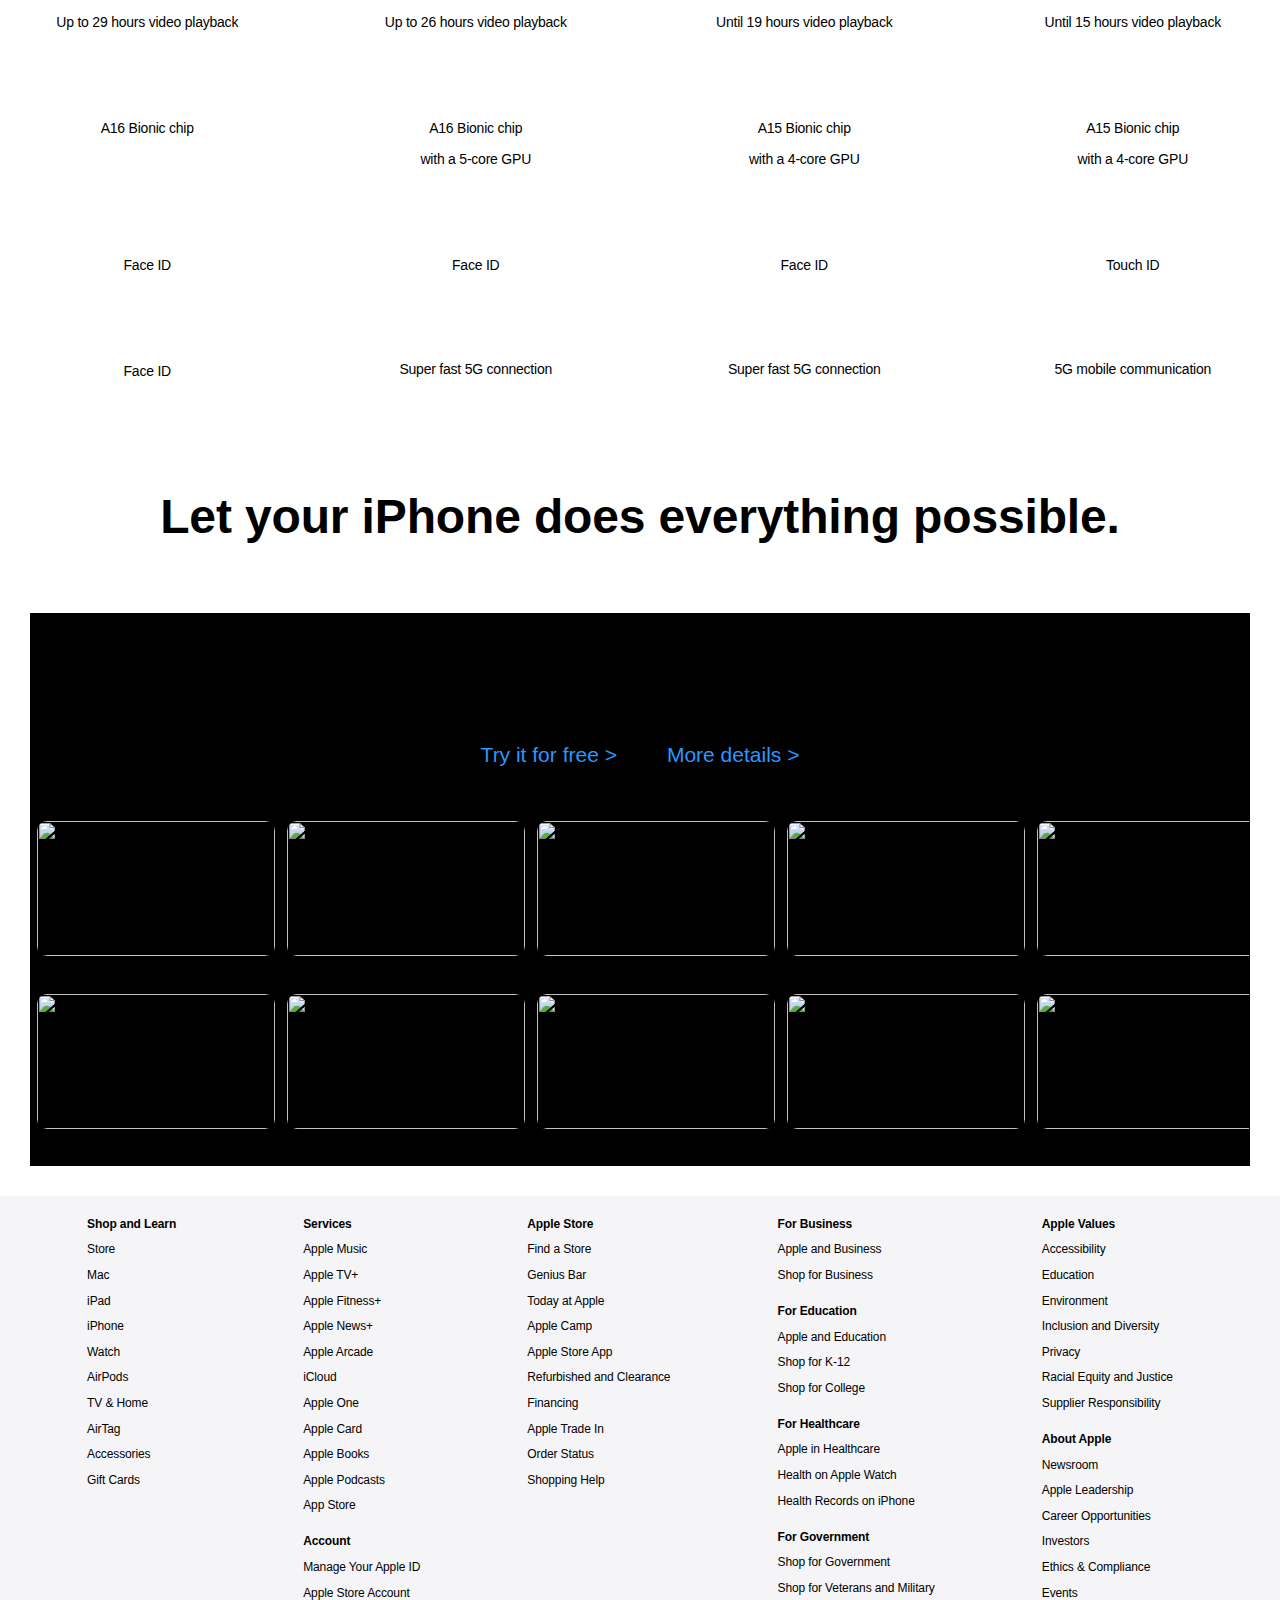
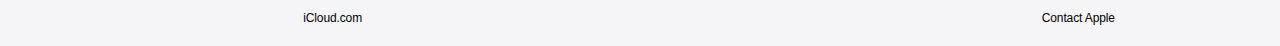
==== commit f17e9560: "responsive +" ====
--- a/index.html
+++ b/index.html
@@ -15,19 +15,25 @@
         <div class="adv-wrapper">
             <div class="adv-wrapper-text">Продукти, послуги та&nbsp;функції операційних систем можуть&nbsp;бути&nbsp;недоступними&nbsp;в&nbsp;цій&nbsp;країні.</div>
         </div>
-        <nav class="navbar">
-            <ul class="navbar__list">
-                <li class="navbar__item ac-gn-link-apple"></li>
-                <li class="navbar__item">Mac</li>
-                <li class="navbar__item">iPad</li>
-                <li class="navbar__item">iPhone</li>
-                <li class="navbar__item">Watch</li>
-                <li class="navbar__item">AirPods</li>
-                <li class="navbar__item">TV & Home</li>
-                <li class="navbar__item">Only on Apple</li>
-                <li class="navbar__item">Accessories</li>
-                <li class="navbar__item">Support</li>
-                <li class="navbar__item ac-gn-link-search"></li>
+        <nav class="navbar burger__open__block" >
+            <ul class="navbar__list burger__open__block-list">
+                <li class="navbar__item navbar__burger-menu burger__open__block-button">
+                    <div class="burger-icon " style="position: relative;">
+                        <span class="ac-gn-menuicon-bread-crust ac-gn-menuicon-bread-crust-top"></span>
+                        <span class="ac-gn-menuicon-bread-crust ac-gn-menuicon-bread-crust-bottom"></span>
+                    </div>
+                </li>
+                <li id="apple-icon" class="navbar__item ac-gn-link-apple burger-apple-icon burger__open__block-icon"></li>
+                <li class="navbar__item burger__open__block-item item-border">Mac</li>
+                <li class="navbar__item burger__open__block-item item-border">iPad</li>
+                <li class="navbar__item burger__open__block-item item-border">iPhone</li>
+                <li class="navbar__item burger__open__block-item item-border">Watch</li>
+                <li class="navbar__item burger__open__block-item item-border">AirPods</li>
+                <li class="navbar__item burger__open__block-item item-border">TV & Home</li>
+                <li class="navbar__item burger__open__block-item item-border">Only on Apple</li>
+                <li class="navbar__item burger__open__block-item item-border">Accessories</li>
+                <li class="navbar__item burger__open__block-item item-border">Support</li>
+                <li class="navbar__item burger__open__block-item burger__open__block-search ac-gn-link-search "></li>
             </ul>
         </nav>
         <div class="chapternav">
--- a/css/style.css
+++ b/css/style.css
@@ -88,8 +88,12 @@
     transition: opacity 0.3s cubic-bezier(0.25, 0.1, 0.25, 1);
     -webkit-tap-highlight-color: rgba(0,0,0,0);
     outline-offset: -7px;
-}
-
+    cursor: pointer;
+}
+
+.navbar__item:hover{
+    opacity: 100%;
+}
 
 
 .ac-gn-link-apple {
@@ -321,7 +325,6 @@
 .unit-image-iphone-14-pro{
     width: 782px;
     height: 542px;
-    background-size: 782px 542px;
     margin-left: auto;
     margin-right: auto;
     background-repeat: no-repeat;
@@ -460,7 +463,6 @@
 .section-content{
     margin-left: auto;
     margin-right: auto;
-    width: 980px;
 }
 
 .typography-headline {
@@ -473,7 +475,6 @@
 }
 
 .compare-table {
-    max-width: 940px;
     margin-top: 68px;
     margin-left: auto;
     margin-right: auto;
@@ -999,6 +1000,184 @@
     color: rgb(60, 31, 245);
 }
 
-
-
-
+/* ----burger menu ---- */
+
+.navbar__burger-menu{
+    display: none;
+}
+
+.burger-icon {
+    display: flex;
+}
+
+
+.ac-gn-menuicon-bread-crust-top {
+    top: 20px;
+    -webkit-transform: translateY(-3px) scaleX(.88235);
+    /* transform: translateY(-3px) scaleX(.88235); */
+    -webkit-transition: -webkit-transform .1596s cubic-bezier(0.52, 0.16, 0.52, 0.84) .1008s;
+    transition: -webkit-transform .1596s cubic-bezier(0.52, 0.16, 0.52, 0.84) .1008s;
+    transition: transform .1596s cubic-bezier(0.52, 0.16, 0.52, 0.84) .1008s;
+    transition: transform .1596s cubic-bezier(0.52, 0.16, 0.52, 0.84) .1008s, -webkit-transform .1596s cubic-bezier(0.52, 0.16, 0.52, 0.84) .1008s;
+}
+
+
+.ac-gn-menuicon-bread-crust-bottom {
+    bottom: 20px;
+    -webkit-transform: translateY(3px) scaleX(.88235);
+    transform: translateY(3px) scaleX(.88235);
+    -webkit-transition: -webkit-transform .1596s cubic-bezier(0.52, 0.16, 0.52, 0.84) .1008s;
+    transition: -webkit-transform .1596s cubic-bezier(0.52, 0.16, 0.52, 0.84) .1008s;
+    transition: transform .1596s cubic-bezier(0.52, 0.16, 0.52, 0.84) .1008s;
+    transition: transform .1596s cubic-bezier(0.52, 0.16, 0.52, 0.84) .1008s, -webkit-transform .1596s cubic-bezier(0.52, 0.16, 0.52, 0.84) .1008s;
+}
+
+.ac-gn-menuicon-bread-crust {
+    display: block;
+    width: 17px;
+    height: 1px;
+    background: rgb(255 255 255);
+    border-radius: 0.5px;
+    position: absolute;
+    left: 7px;
+    z-index: 1;
+    
+}
+
+
+
+
+
+
+/* Large desktops and laptops */
+@media (max-width: 1070px) {
+    .unit-image-iphone-14-pro {
+        left: 14%;
+        background-image: url(https://www.apple.com/v/iphone/home/bj/images/overview/hero/iphone_14_pro_hero__e4ivycyx40k2_small_2x.jpg);
+    }
+
+    .unit-image-apple-watch{
+        background-size: 150%;
+    }
+
+    .section-content{
+        transform: scale(0.8)
+    }
+
+}
+
+/* Landscape tablets and medium desktops */
+@media (max-width: 833px) {
+
+
+
+    .compare-table{
+        grid-template-columns: repeat(2,1fr);
+        grid-template-rows: repeat(9,auto);
+    }
+    .navbar__item{
+        display: none;
+    }
+
+    .navbar__burger-menu{
+        display: flex;
+        
+    }
+
+    .navbar__list{
+        justify-content: flex-start;
+    }
+
+
+
+    .burger-apple-icon{
+        display: flex;
+        position: absolute;
+        width: 48px;
+        top: 0;
+        left: 50%;
+        margin-left: -24px;
+        text-align: center;
+        z-index: 1;
+    }
+
+    /* --menu open-- */
+
+    .burger__open__block{
+        display: flex;
+        padding: 0;
+        position: fixed;
+        top: 0;
+        width: 100%;
+        height: 100%;
+        background-color: rgb(11,11,11);
+    
+    }
+
+    .burger__open__block-list{
+        display: flex;
+        flex-direction: column;
+        align-items: flex-start;
+        width: 100%;
+        height: 100%;
+        margin-top: 92px;
+    }
+
+    .burger__open__block-item{
+        display: block;
+    }
+
+    .item-border{
+        border-bottom: 1px solid rgb(66 66 69);
+        width: 80%;
+        margin-left: auto;
+        margin-right: auto;
+        transform: scale(0.9)
+    }
+
+    .burger__open__block-button{
+        position: absolute;
+        left: 3%;
+        height: 48px;
+        top: -80px;
+        
+
+    }
+
+    .burger__open__block-icon{
+        position: absolute;
+        width: 48px;
+        top: -80px;
+
+    }
+
+    .burger__open__block-search{
+
+    }
+
+
+}
+
+/* Portrait tablets and small desktops */
+@media (min-width: 768px) and (max-width: 991px) {
+
+}
+
+/* Landscape phones and portrait tablets */
+@media (max-width: 767px) {
+
+}
+
+/* Portrait phones and smaller */
+@media (max-width: 480px) {
+
+}
+
+/* Iphone 5 */
+@media (max-width: 320px) {
+
+}
+
+.hidden{
+    display: none;
+}